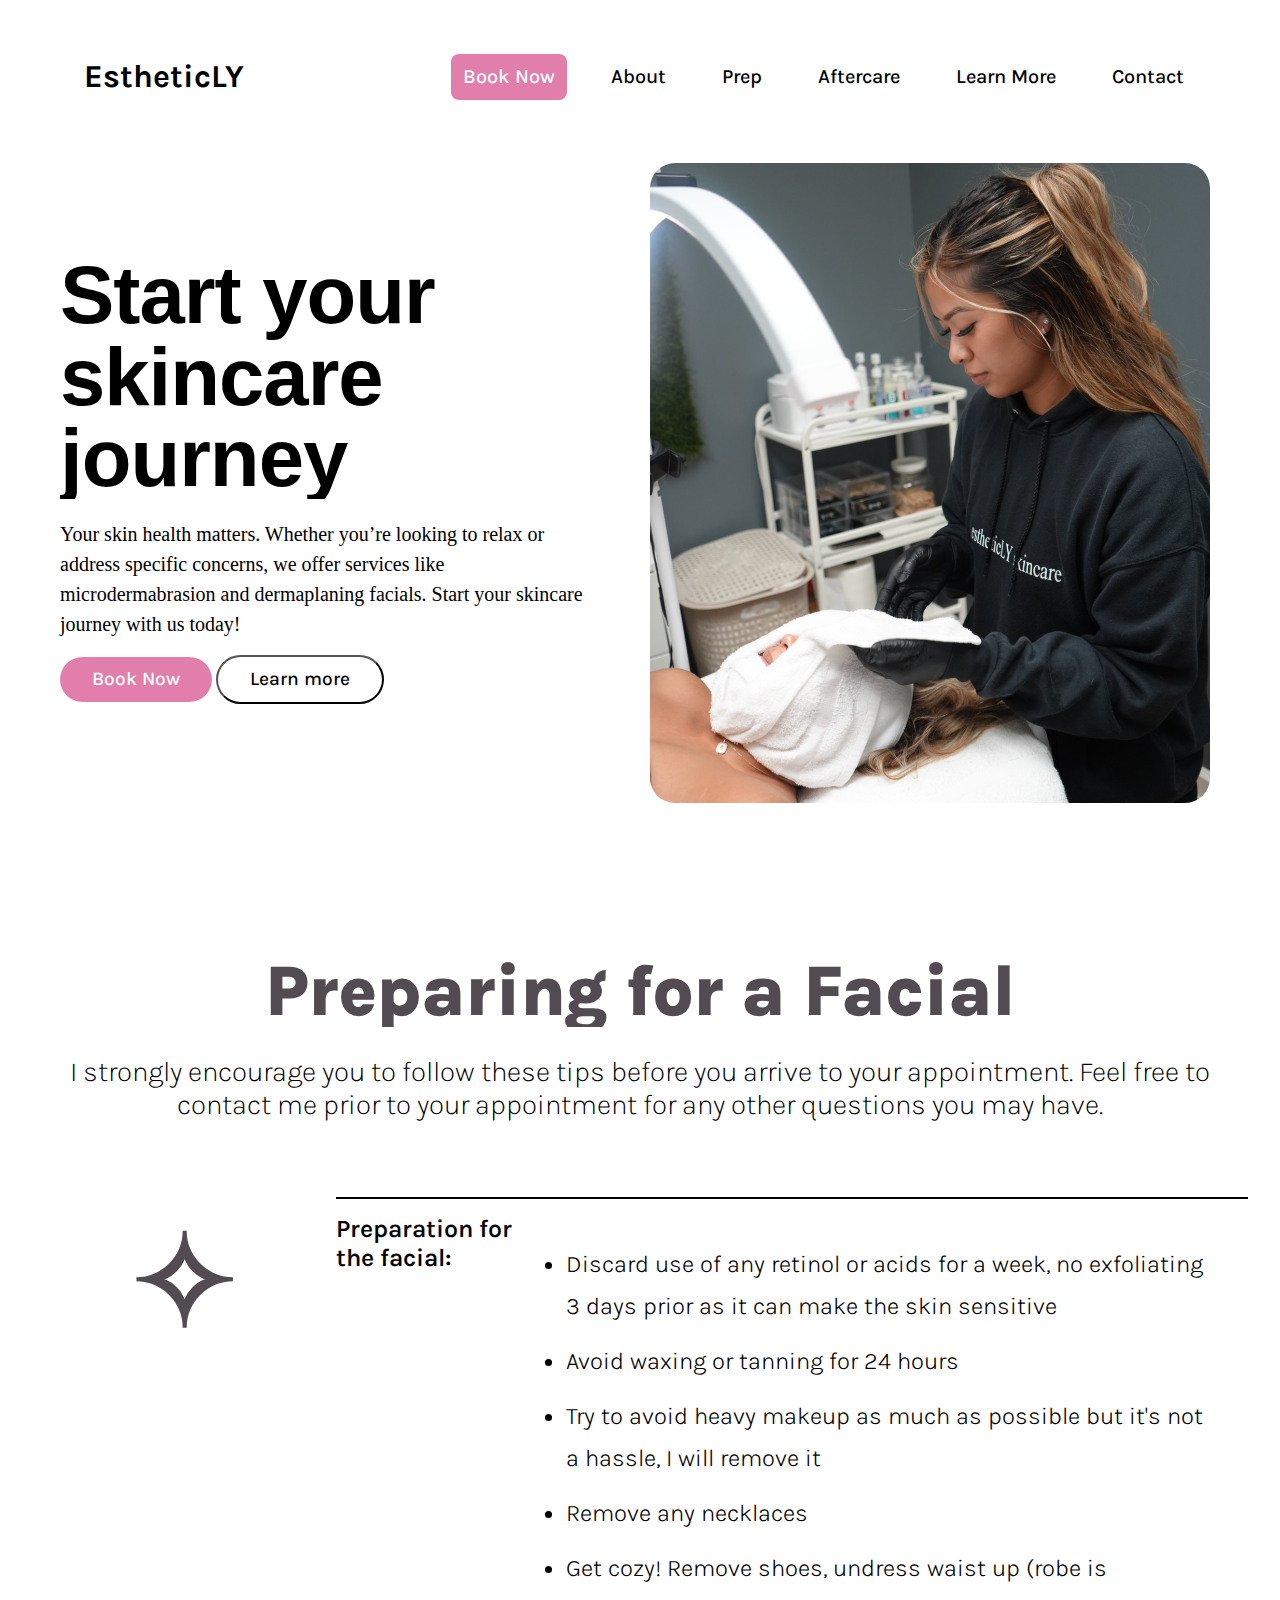
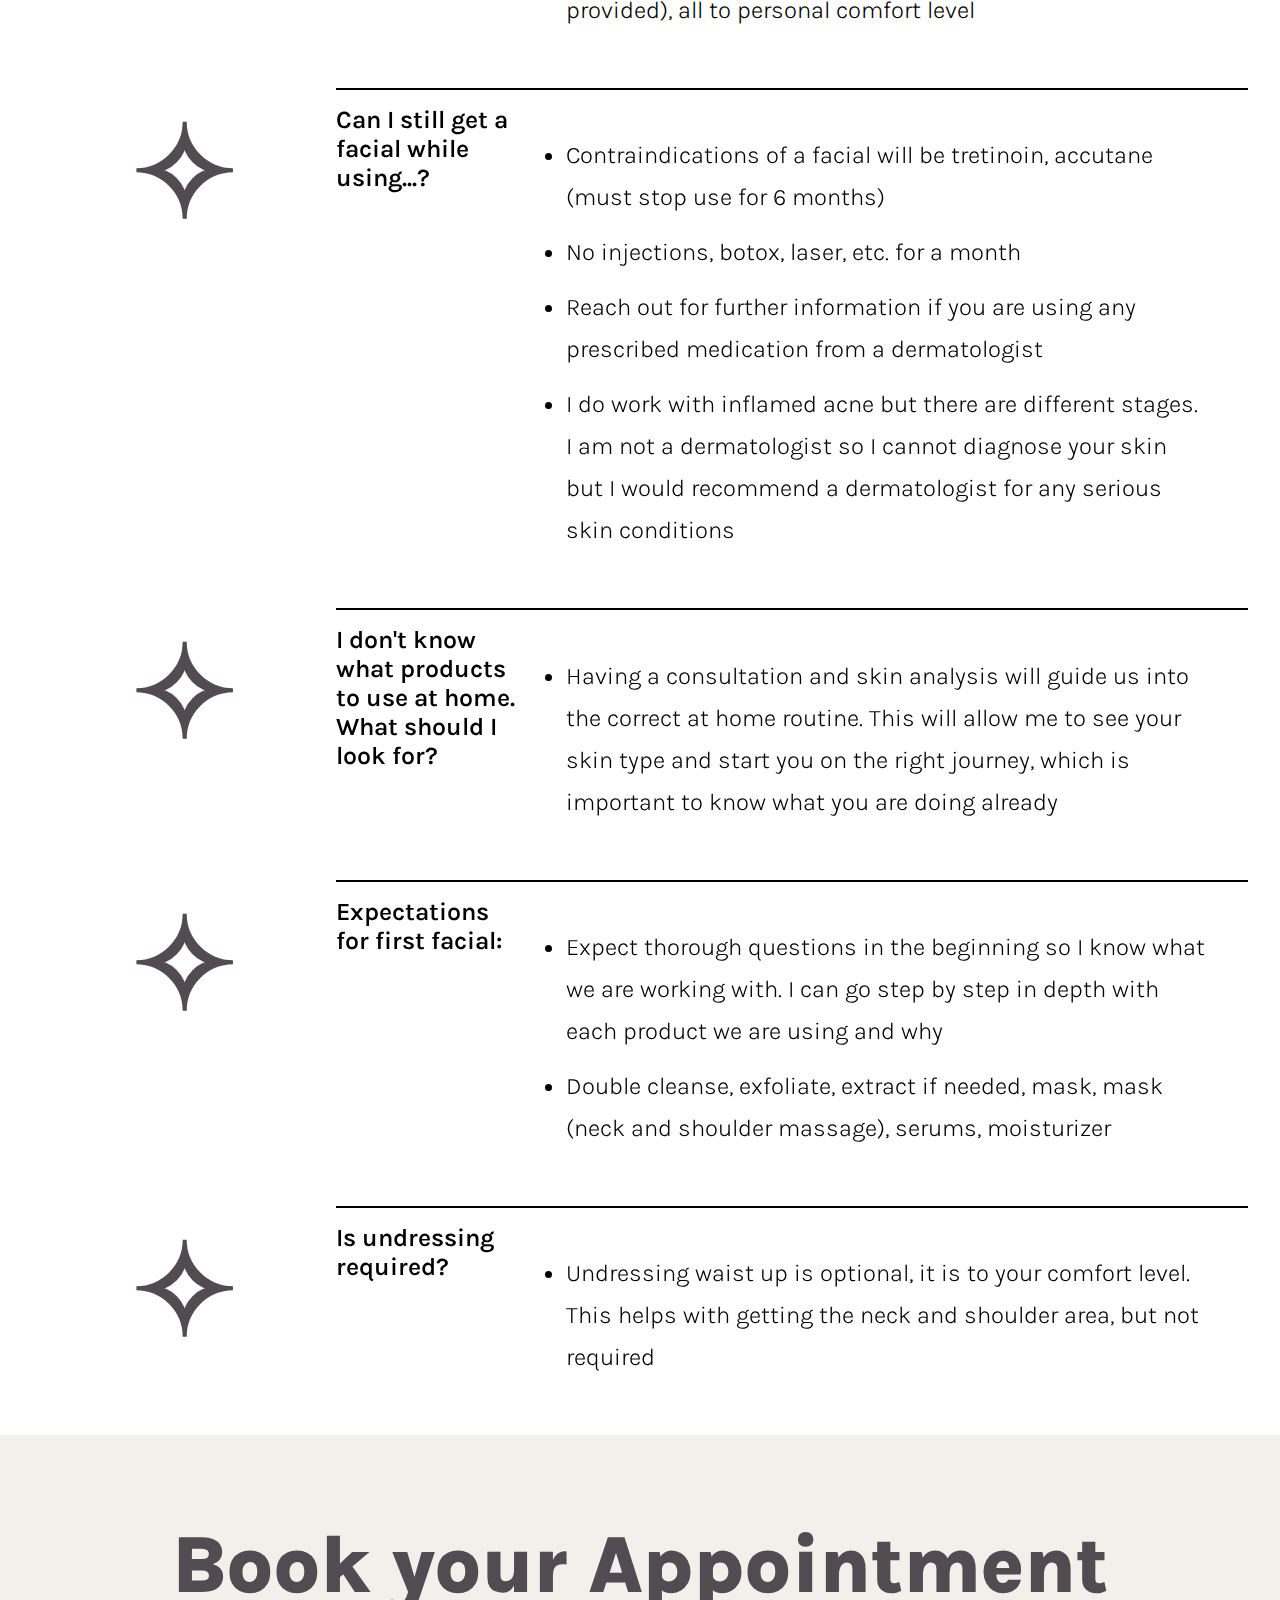
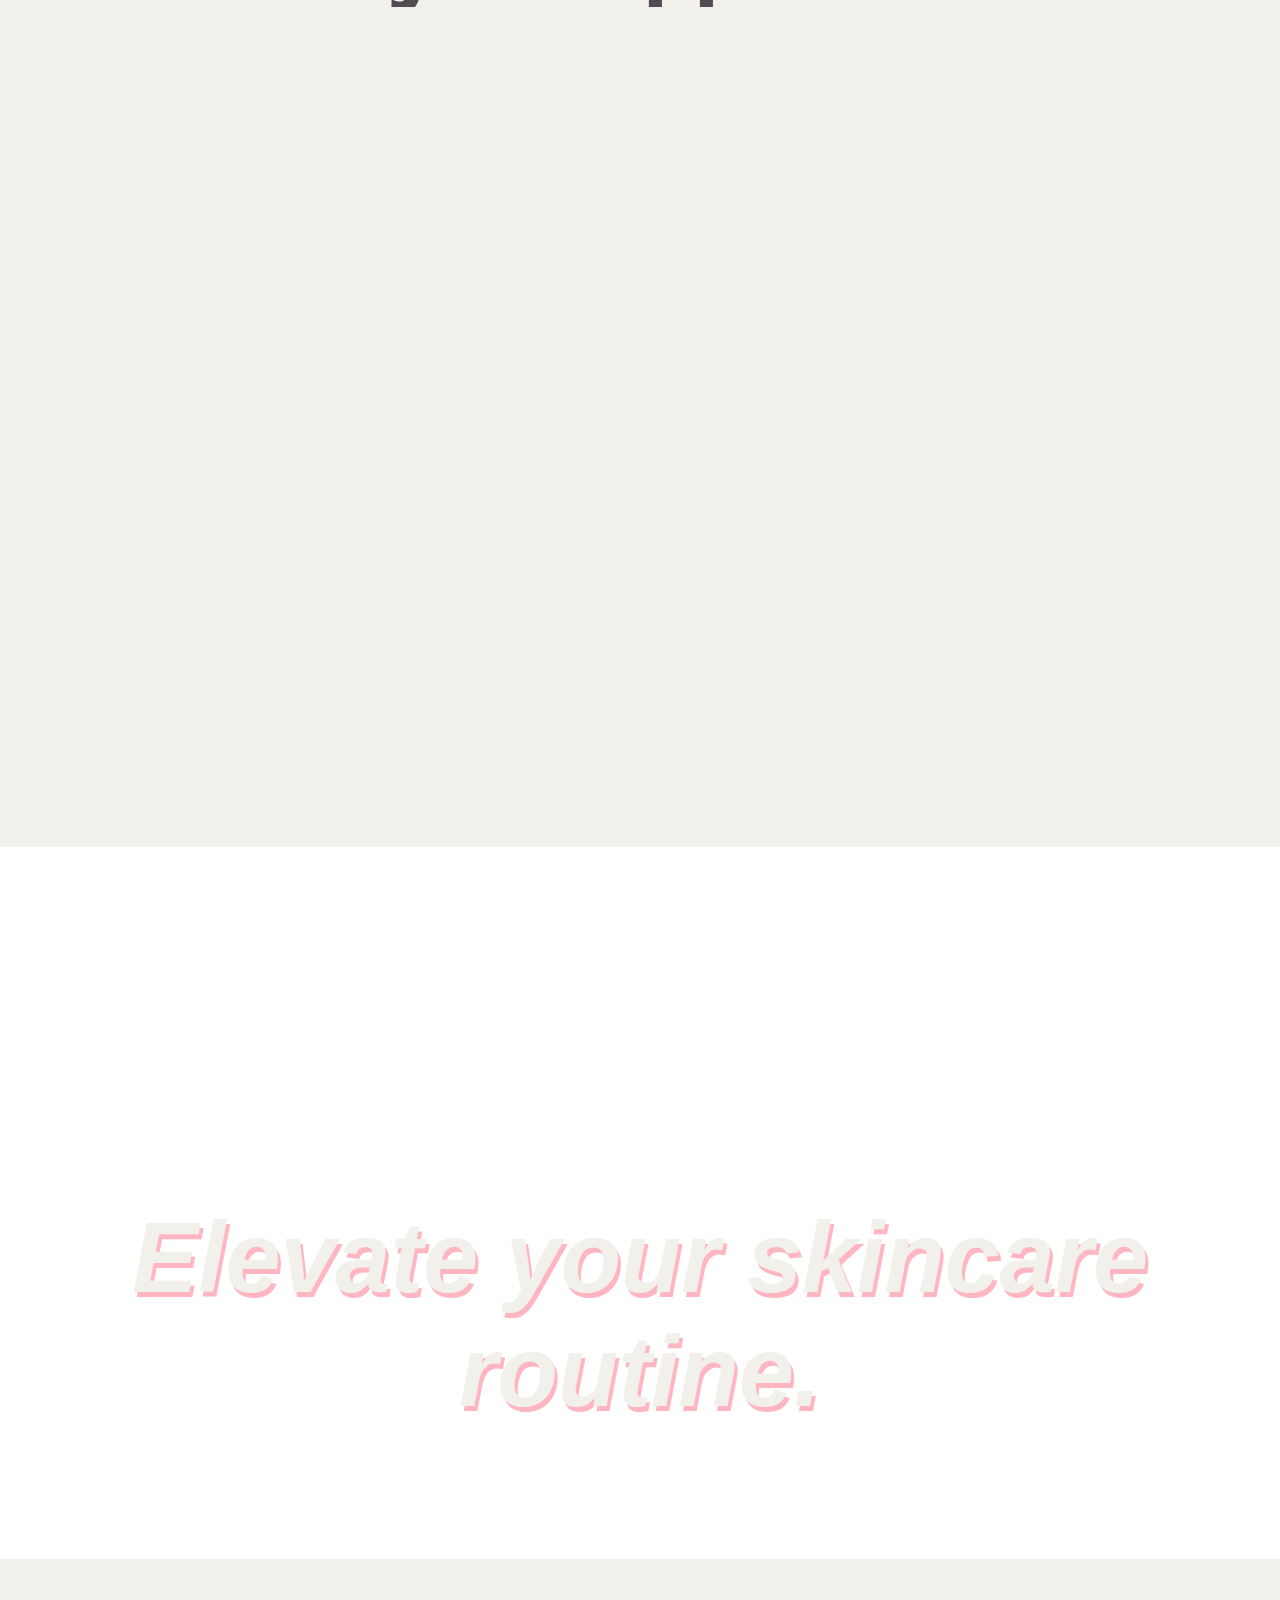
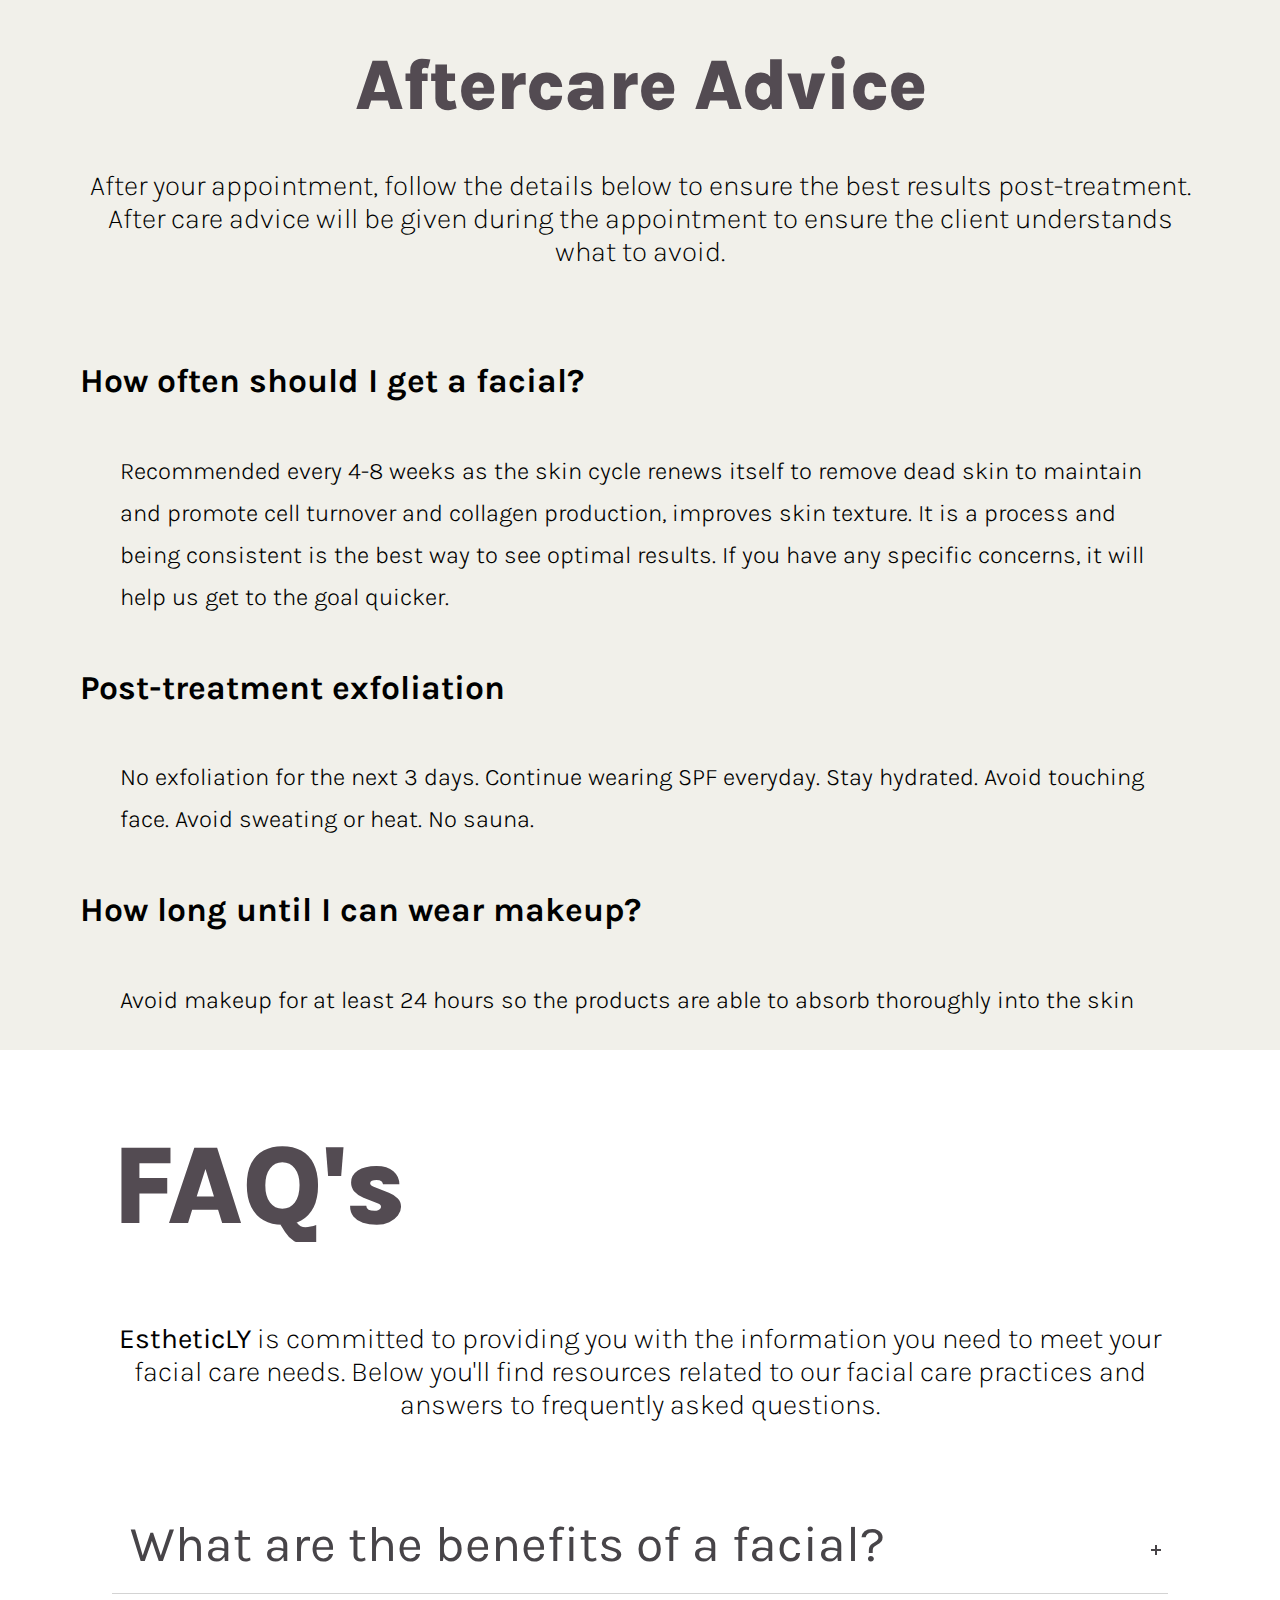
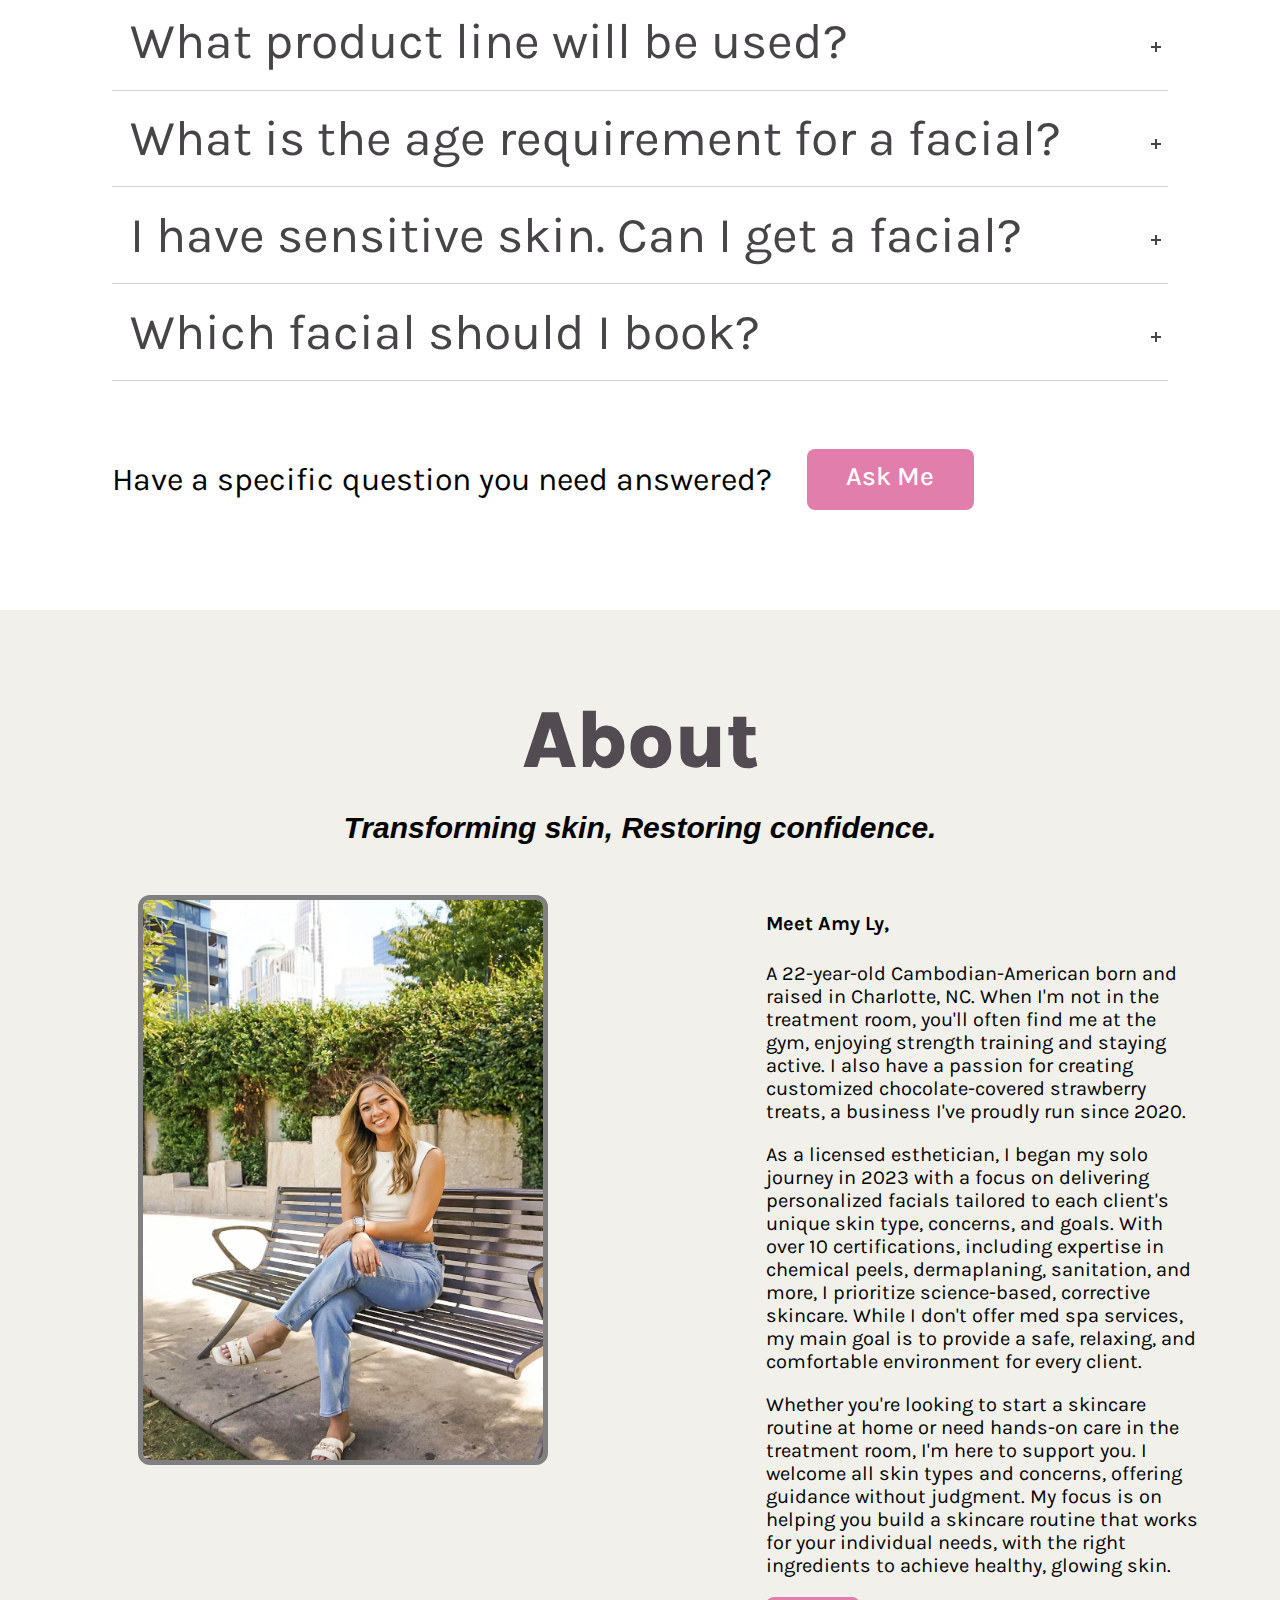
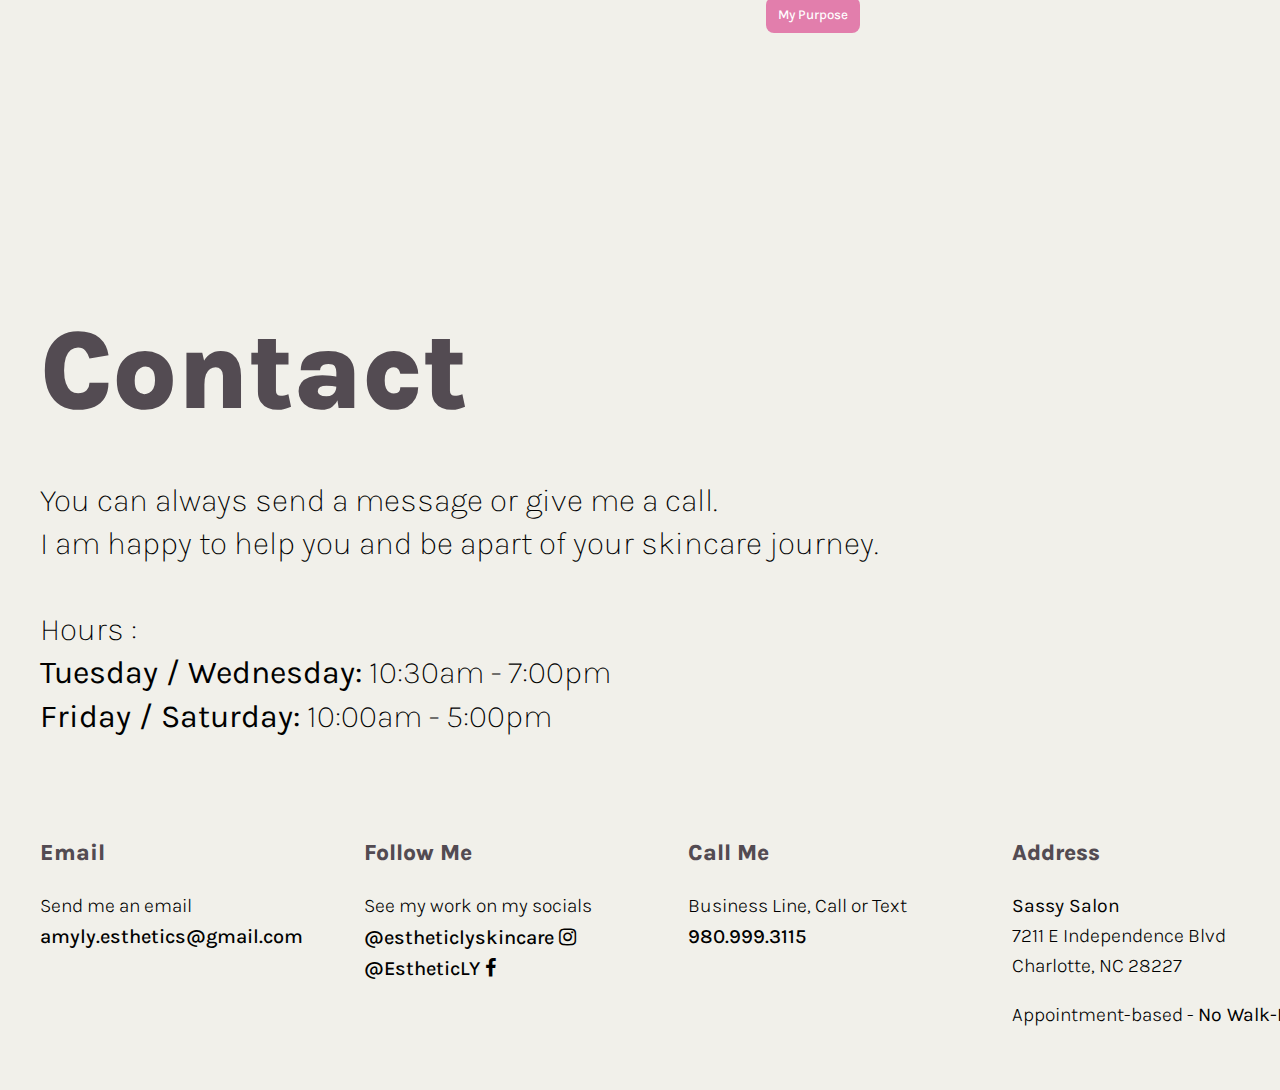
==== index.html @ d25c8612 "updating navbar" ====
<!DOCTYPE html>
<html lang="en">

<head>
    <meta name="description" content="Estheticly Skincare offers expert skincare treatments, premium products, and personalized beauty solutions to enhance your natural glow. Discover radiant skin with our tailored services and tips for all skin types. Visit estheticlyskincare.com today!">
    <meta charset="UTF-8">
    <meta name="viewport" content="width=device-width, initial-scale=1.0">
    <meta name="viewport" content="width=device-width, user-scalable=no" /> <!-- user-scalable=yes if you want user to allow zoom -->
    <title>EstheticLY | Facials and skincare</title>
    <link rel="stylesheet" href="navbar.css">
    <link rel="stylesheet" href="mediaqueries.css">
    <link rel="stylesheet" href="styles.css">
    <link rel="stylesheet" href="services.css">
    
    <!-- CSS font -->
    <link href="https://fonts.cdnfonts.com/css/blanvad" rel="stylesheet">
    <link rel="preconnect" href="https://fonts.googleapis.com">
    <link rel="preconnect" href="https://fonts.gstatic.com" crossorigin>
    <link href="https://fonts.googleapis.com/css2?family=Karla:ital,wght@0,200..800;1,200..800&display=swap" rel="stylesheet">
    <link rel="stylesheet" href="https://cdnjs.cloudflare.com/ajax/libs/font-awesome/4.7.0/css/font-awesome.min.css">

</head>

<body>
    <!-- Scroll Btn -->
    <button onclick="topFunction()" id="myBtn" title="Go to top">&#8679</button>

    <!-- beginning of my nav edit accordingly  -->
    <nav id="desktop-nav">
        <div class="logo">EstheticLY</div>
        <div>
            <ul class="nav-links">
                <li><a class="bookingBtn" href="#book" id="navBookNowBtn">Book Now</a></li>
                <li><a href="#about">About</a></li>
                <li><a href="#projects">Prep</a></li>
                <li><a href="#before">Aftercare</a></li>
                <li><a href="#questions">Learn More</a></li>
                <li><a href="#contact">Contact</a></li>
            </ul>
        </div>
    </nav>

    <!--     make the nav stick to the top as the user scrolls so they can easily click through the different sections
    if needed, or add a 'scroll to top' button in bottom right corner. Also update the nav for mobile users   -Juan  -->

    <nav id="hamburger-nav">
        <div class="logo">EstheticLY</div>
        <div class="hamburger-menu">
            <div class="hamburger-icon" onclick="toggleMenu()">
                <span></span>
                <span></span>
                <span></span>
            </div>
            <div class="menu-links">
                <li><a class="bookingBtn" href="#book" onclick="toggleMenu()" id="hamBookNowBtn">Book Now</a></li>
                <li><a href="#about" onclick="toggleMenu()">About</a></li>
                <li><a href="#projects" onclick="toggleMenu()">Prep</a></li>
                <li><a href="#before" onclick="toggleMenu()">Aftercare</a></li>
                <li><a href="#questions" onclick="toggleMenu()">Learn More</a></li>
                <li><a href="#contact" onclick="toggleMenu()">Contact</a></li>
            </div>
        </div>
    </nav>
<!-- end of nav code\  -->
    <div id="hero-section">
        <div>
            <h1>Start your skincare journey</h1>
            <p class="hero-text">Your skin health matters. Whether you’re looking to relax or address specific concerns, we offer services like microdermabrasion and dermaplaning facials. Start your skincare journey with us today! </p>
            <button class="bookingBtn" id="heroBookNowBtn">Book Now</button>
            <button class="learnMoreBtn" id="heroLearnMoreBtn">Learn more</button>

        </div>
        <div>
            <img class="hero-img" src="./Images/DSC08642.jpeg" alt="Esthetician performing Facial on Client">
        </div>
    </div>




<!-- link sections - View each carefully -->

   
    <div class="body-headers" id="before">

        <div class="prep">
            <div class="container">
            <h1 class="center">Preparing for a Facial</h1>

            <p class="question-subtext">I strongly encourage you to follow these tips before you arrive to your appointment. Feel free to contact me prior to your appointment for any other questions you may have.</p>
            
            <article class="info-card">
                <div class="text-number">&#10023</div>
                <div class="text-content">
                <div class="title">Preparation for the facial:</div>
                <div class="text-section">
                    <ul class="text-list">
                        <li>Discard use of any retinol or acids for a week, no exfoliating 3 days prior as it can make the skin sensitive</li>
                        <li>Avoid waxing or tanning for 24 hours </li>
                        <li>Try to avoid heavy makeup as much as possible but it's not a hassle, I will remove it </li>
                        <li>Remove any necklaces</li>
                        <li>Get cozy! Remove shoes, undress waist up (robe is provided), all to personal comfort level</li>
                    </ul>
                </div>
                </div>
            </article>
            
            <article class="info-card">
                <div class="text-number">&#10023</div>
                <div class="text-content">
                <div class="title">Can I still get a facial while using...?</div>
                <div class="text-items">
                    <ul class="text-list">
                        <li>Contraindications of a facial will be tretinoin, accutane (must stop use for 6 months)</li>
                        <li>No injections, botox, laser, etc. for a month</li>
                        <li>Reach out for further information if you are using any prescribed medication from a dermatologist</li>
                        <li>I do work with inflamed acne but there are different stages. I am not a dermatologist so I cannot diagnose your skin but I would recommend a dermatologist for any serious skin conditions </li>
                    </ul>
                </div>
                </div>
            </article>
            
            <article class="info-card">
                <div class="text-number">&#10023</div>
                <div class="text-content">
                <div class="title">I don't know what products to use at home. What should I look for?</div>
                <div class="text-items">
                    <ul class="text-list">
                        <li>Having a consultation and skin analysis will guide us into the correct at home routine. This will allow me to see your skin type and start you on the right journey, which is important to know what you are doing already</li>
                    </ul>
                </div>
                </div>
            </article>
            
            <article class="info-card">
                <div class="text-number">&#10023</div>
                <div class="text-content">
                <div class="title">Expectations for first facial:</div>
                <div class="text-items">
                    <ul class="text-list">
                        <li>Expect thorough questions in the beginning so I know what we are working with. I can go step by step in depth with each product we are using and why </li>
                        <li>Double cleanse, exfoliate, extract if needed, mask, mask (neck and shoulder massage), serums, moisturizer</li>
                    </ul>
                </div>
                </div>
            </article>
            
            <article class="info-card">
                <div class="text-number">&#10023</div>
                <div class="text-content">
                <div class="title">Is undressing required?</div>
                <div class="text-items">
                    <ul class="text-list">
                        <li>Undressing waist up is optional, it is to your comfort level. This helps with getting the neck and shoulder area, but not required</li>
                    </ul>
                </div>
                </div>
            </article>
            </div>
        </div>
    </div>


    
        
    <div class="body-headers" id="projects">

        <h1 id="bookingHeader">Book your Appointment</h1>
        <iframe src="https://app.acuityscheduling.com/schedule.php?owner=30825696&ref=embedded_csp" title="Schedule Appointment" width="100%" height="800" frameBorder="0"></iframe><script src="https://embed.acuityscheduling.com/js/embed.js" type="text/javascript"></script>

    </div>

    
   

    <div class="cd-section cd-section--bg-fixed">
        <h2>Elevate your skincare routine.</h2>
        <div class="cd-section">
            <!-- img cover appears here -->
        </div>
    </div>

    <div class="body-headers" id="aftercare">
        <h1>Aftercare Advice</h1>

        <div class="after-card">
            <p class="question-subtext">After your appointment, follow the details below to ensure the best results post-treatment. After care advice will be given during the appointment to ensure the client understands what to avoid. </p>
            <h4 class="before-items">How often should I get a facial?</h4>
            <ul class="tip-list">
                <li>Recommended every 4-8 weeks as the skin cycle renews itself to remove dead skin to maintain and promote cell turnover and collagen production, improves skin texture. It is a process and being consistent is the best way to see optimal results. If you have any specific concerns, it will help us get to the goal quicker.</li>
            </ul>

            <h4 class="before-items">Post-treatment exfoliation</h4>
            <ul class="tip-list">
                <li>No exfoliation for the next 3 days. Continue wearing SPF everyday. Stay hydrated. Avoid touching face. Avoid sweating or heat. No sauna.</li>
            </ul>

            <h4 class="before-items">How long until I can wear makeup?</h4>
            <ul class="tip-list">
                <li>Avoid makeup for at least 24 hours so the products are able to absorb thoroughly into the skin</li>
            </ul>
        </div>
    </div>

    <div class="body-headers" id="questions"> 
        
        <!-- Vers. 3   FAQs -->
        <h1 id="faqHeader">FAQ's</h1>

        <p class="question-subtext"><strong>EstheticLY</strong> is committed to providing you with the information you need to meet your facial care needs. Below you'll find resources related to our facial care practices and answers to frequently asked questions.</p>
        
        <div class="faq">
            <div class="faq-item">
              <button id="accordion-button-1" aria-expanded="false"><span class="accordion-title">What are the benefits of a facial?</span><span class="icon" aria-hidden="true"></span></button>
              <div class="accordion-content">
                <p>Your skin is the largest organ on your body, you should want to invest and take care of it. Overall, facials improve skin health, allows to even skin tone and texture, increase absorption of skincare products, and many more!</p>
              </div>
            </div>

            <div class="faq-item">
                <button id="accordion-button-2" aria-expanded="false"><span class="accordion-title">What product line will be used?  </span><span class="icon" aria-hidden="true"></span></button>
                <div class="accordion-content">
                    <p>My back bar is a variety of brands like <i>skinscript, glymed, dermalogica, circadia</i> and more. Options are available to cater towards different clients and concerns. Majority 
                        of these brands are pharmaceutical skincare lines or developed by estheticians. 
                    </p>
                </div>
              </div>

              <div class="faq-item">
                <button id="accordion-button-3" aria-expanded="false"><span class="accordion-title">What is the age requirement for a facial?</span><span class="icon" aria-hidden="true"></span></button>
                <div class="accordion-content">
                  <p>The minimum age allowed is 13 yrs. Offering teen facials with a guardian's consent. Facials are welcomed and recommended for any age and gender.</p>
                </div>
              </div>

              <div class="faq-item">
                <button id="accordion-button-4" aria-expanded="false"><span class="accordion-title">I have sensitive skin. Can I get a facial?</span><span class="icon" aria-hidden="true"></span></button>
                <div class="accordion-content">
                  <p>Yes of course, facials are catered to all skin types. We will be using more calm gentle products for those with sensitive skin.</p>
                </div>
              </div>

              <div class="faq-item">
                <button id="accordion-button-5" aria-expanded="false"><span class="accordion-title">Which facial should I book?</span><span class="icon" aria-hidden="true"></span></button>
                <div class="accordion-content">
                  <p>If this is your first facial, any customized facial is ideal. During the skin analysis, I will be looking closely to determine the current condition of the skin, it's sensitivities, and underlying issues to ensure you are getting the treatment best suited for your skin.</p>
                </div>
              </div>
            </div>

            <div class="faq-help">
                <p>Have a specific question you need answered?</p>
                <a class="faqhelp-btn" href="mailto:amyly.esthetics@gmail.com">Ask Me</a>
              </div>
        </div>

        <div class="body-headers" id="about">

            <h1>About</h1>
    
            <div class="about-section">
                <h3 class="about-subtitle">Transforming skin, Restoring confidence.</h3> <!-- may change later -->
                <div class="about-container">  
                    <div class="about-content">
                        <img class="about-img" src="./Images/amyPortait2.jpg" alt="Image of Amy Lee esthetician">
                    </div>
    
                    <div class="about-content" >                
                        <h4>Meet Amy Ly, </h4> 
                        <p>A 22-year-old Cambodian-American born and raised in Charlotte, NC. When I'm not in the treatment room, you'll often find me at the gym, enjoying strength training and staying active. I also have a passion for creating customized chocolate-covered strawberry treats, a business I've proudly run since 2020. </p>
                         <p>As a licensed esthetician, I began my solo journey in 2023 with a focus on delivering personalized facials tailored to each client's unique skin type, concerns, and goals. With over 10 certifications, including expertise in chemical peels, dermaplaning, sanitation, and more, I prioritize science-based, corrective skincare. While I don't offer med spa services, my main goal is to provide a safe, relaxing, and comfortable environment for every client. </p>
                        <p>Whether you're looking to start a skincare routine at home or need hands-on care in the treatment room, I'm here to support you. I welcome all skin types and concerns, offering guidance without judgment. My focus is on helping you build a skincare routine that works for your individual needs, with the right ingredients to achieve healthy, glowing skin.</p>
                            <button type="button" class="info-btn">My Purpose</button>
                            <div class="info-content">
                                <p>I've struggled in my own skin for years with stubborn acne figuring out what works for my skin because products aren't a “one size fits all.” I focus on helping others love & be confident in their skin. My goal is for my clients to achieve healthy skin by using active ingredients to treat the skin but still allowing maximum relaxation. I also prioritize necessary lifestyle changes especially internally to address the cause of any skin issues. Remember, <strong><i>healthy skin is perfect skin.</i></strong> </p>
                            </div>
                    </div>
                    <!-- Maybe add a button here with 'Start your skincare journey today' -- as Amy wants in the notes she added -->
                </div>
            </div>
        </div>
    

    <div class="body-headers" id="contact"> 
        <div class="contact-card">  <!-- this will have flex -->
            <div class="c-grid grid-3">
                <div class="d-grid">
                    <h1>Contact</h1>
                    <div class="sub-contact">
                            <p>You can always send a message or give me a call.
                            <br>
                            I am happy to help you and be apart of your skincare journey. 
                            <br>
                            <br>
                            Hours :<br>
                            <Strong>Tuesday / Wednesday:</Strong>  10:30am - 7:00pm <br>
                            <Strong> Friday / Saturday:</Strong>  10:00am - 5:00pm 
                            </p>
                    </div>
                </div>
                <div class="sub-card">  <!-- this will have grid with blocks under -->
                    <h3>Email</h3>
                    <p>
                        Send me an email
                        <br>
                        <a id="contact-links" href="mailto:amyly.esthetics@gmail.com">amyly.esthetics@gmail.com </a>
                    </p>
                </div>
                <div class="sub-card">  
                    <h3>Follow Me</h3>
                    <p>
                        See my work on my socials
                        <br>
                        <a id="contact-links" href="https://www.instagram.com/estheticlyskincare/">@estheticlyskincare <i class="fa fa-instagram"></i></a> 
                        <br>
                        <a id="contact-links" href="https://www.facebook.com/profile.php?id=61564316234527&mibextid=wwXIfr&rdid=SsLeQ6sJQ3foAyDi&share_url=https%3A%2F%2Fwww.facebook.com%2Fshare%2F1BbM77spHD%2F%3Fmibextid%3DwwXIfr#">@EstheticLY  <i class="fa fa-facebook-f"></i></a>
                    </p>
                </div>
                <div class="sub-card">  
                    <h3>Call Me</h3>
                    <p>
                        Business Line, Call or Text
                        <br>
                        <a id="contact-links" href="tel:9809993115">980.999.3115</a>
                    </p>
                </div>
                <div class="sub-card">  
                    <h3>Address</h3>
                        <p><strong>Sassy Salon</strong> <br>
                        7211 E Independence Blvd <br>
                        Charlotte, NC 28227 <br>
                        <p>Appointment-based - <strong>No Walk-Ins</strong>!</p>
                </div>
            </div>
        </div>  
                </div>
            </div>       
        </div>     
    </div>


    <div class="footer">
        <footer>

        </footer>
    </div>

    <script src="script.js"></script>
</body>
</html>
---- navbar.css ----
a, .btn {
    transition: all 300ms ease;
}

/* desktop nav */

nav, .nav-links {
 display: flex;
}

nav {
    justify-content: space-around;
    align-items: center;
    height: 17vh;
}

.nav-links {
    gap: 2rem;
    list-style: none;
    font-size: 1.5rem;
    align-items: center;
}

a {
    border-radius: 8px;
    color: black;
    text-decoration: none;
    padding: .5rem .75rem;
    text-decoration-color: white ;
    font-family: "Karla", sans-serif ;
    font-size: 1.25rem;
    font-weight: 500;
    text-decoration: none;
    transition: all .2s;
    text-align: center;
    vertical-align: middle;
    padding: .5rem .75rem;
    line-height: 150%;
    vertical-align: middle;
}

a:hover {
    background-image: linear-gradient(rgb(0 0 0/15%) 0 0);
    font-weight: 700;
}

.logo {
    font-size: 2rem;
    font-weight: bolder;
    font-family: "Karla", sans-serif ;
}

.logo:hover {
    cursor: default;
}

/* hamburger menu */

#hamburger-nav {
    display: none;
}

.hamburger-menu {
    position: relative;
    display: inline-block;
}

.hamburger-icon {
    display: flex;
    flex-direction: column;
    justify-content: space-between;
    height: 24px;
    width: 30px;
    cursor: pointer;
}

.hamburger-icon span {
    width: 100%;
    height: 2px;
    background-color: black;
    transition: all 0.3 ease-in-out;
}

.menu-links {
    position: absolute;
    top: 100%;
    right: 0;
    background-color: white;
    width: fit-content;
    max-height: 0;
    overflow: hidden;
    transition: all 0.3 ease-in-out;
    z-index: 999;
}

.menu-links a {
    display: block;
    padding: 10px;
    text-align: center;
    font-size: 1.5rem;
    color: black;
    text-decoration: none;
    transition: all 0.3 ease-in-out;
}

.menu-links li {
    list-style: none;
}

.menu-links.open {
    max-height: 100vh;
}

.hamburger-icon.open span:first-child {
    transform: rotate(45deg) translate(10px, 5px);
}

.hamburger-icon.open span:nth-child(2) {
    opacity: 0;
}

.hamburger-icon.open span:last-child {
    transform: rotate(-45deg) translate(10px, -5px);
}

.hamburger-icon span:first-child {
    transform: none;
}

.hamburger-icon span:first-child {
    opacity: 1;
}

.hamburger-icon span:first-child {
    transform: none;
}


/* .btn class for general buttons for the site to fit theme and change accordingly */
.btn {
    line-height: 150%;
    letter-spacing: -.011em;
    display: inline-block;
    margin-bottom: 0;
    text-align: center;
    vertical-align: middle;
    touch-action: manipulation;
    cursor: pointer;
    background-image: none;
    border: 1px solid transparent;
    white-space: nowrap; 
    border-radius: 3px;
    background-color: lightskyblue;
}

.bookingBtn {
    line-height: 150%;
    display: inline-block;
    margin-bottom: 0;
    border: 0;
    text-align: center;
    vertical-align: middle;
    touch-action: manipulation;
    cursor: pointer;
    white-space: nowrap; 
    border-radius: 8px;
    background-color: #E27EAC;
    color: white;
    font-weight: 500;
    padding: .5rem .75rem;
}

.bookingBtn:hover {
    background-color: #b72569;
    transition: background-color 0.3s ease-in-out;
}

div > .bookingBtn {
    line-height: 150%;
    display: inline-block;
    margin-bottom: 0;
    border: 0;
    text-align: center;
    vertical-align: middle;
    touch-action: manipulation;
    cursor: pointer;
    white-space: nowrap; 
    border-radius: 1.5625rem;
    background-color: #E27EAC;
    color: white;
    font-family: "Karla", sans-serif ;
    font-size: 1.2rem;
    font-weight: 500;
    padding: .5rem 2rem;
    margin-bottom: .75rem;
}

.learnMoreBtn {
    line-height: 150%;
    display: inline-block;
    margin-bottom: 0;
    border: 1;
    border-color: black;
    text-align: center;
    vertical-align: middle;
    touch-action: manipulation;
    cursor: pointer;
    white-space: nowrap; 
    border-radius: 1.5625rem;
    background-color: #fff;
    color: black;
    font-family: "Karla", sans-serif ;
    font-size: 1.2rem;
    font-weight: 500;
    padding: .5rem 2rem;
    margin-bottom: .75rem;
}

.learnMoreBtn:hover {
    color: #fff;
    background-color: black;
}
---- mediaqueries.css ----
@media screen and (max-width: 1200px) {
    #desktop-nav{
        display: none;
    }
    #hamburger-nav {
        display: flex;
    }
}

@media  (max-width:767.98px) {
    #hero-section {
        padding-left: 45px;
        padding-right: 45px;
    }
    #hero-section {
        flex-direction: column; /* Stack items vertically */
        align-items: center; /* Center items */
        text-align: center; /* Optional, for better alignment */
    }

    .hero-img {
        margin-top: 20px; /* Add spacing between text and image */
    
    }
}
---- styles.css ----
* {
    /* padding: 0;
    margin: 0; */
    scroll-behavior: smooth;

}

body{
  margin: 0;
}
  
/*  edar css for hero  */
  
h1 {
    display: block;
    font-family: 'Klarna', sans-serif;
    font-weight: 700;
    font-size: calc(1.6125rem + 4.35vw);
    margin-block-start: 0.67em;
    margin-block-end: 0.67em;
    margin-inline-start: 0px;
    margin-inline-end: 0px;
    font-weight: bold;
    unicode-bidi: isolate;
    letter-spacing: -1px;
    line-height: 1;
    height: 2;
    margin-bottom: 1.25rem;
    margin-top: 0;
    position: relative;
    z-index: 1;
    overflow: hidden;
}

.hero-text {
    font-size: 1.25rem;
    margin-top: 0;
    margin-bottom: 1rem;
    margin-block-start: 1rem;
    margin-block-end: 1rem;
    margin-inline-start: 0;
    margin-inline-end: 0;
    line-height: 1.5;
}

#hero-section {
    align-items: center;
    justify-content: space-between;
    display: flex;
    max-inline-size: 960px;
    unicode-bidi: isolate;
    grid-column-gap: 2.5rem;
    grid-row-gap: 2.5rem;
    grid-template-rows: auto auto;
    grid-template-columns: 1fr 1fr;
    grid-auto-columns: 1fr;
    padding-bottom: 3rem;
    padding-left: 3.75rem;
    padding-right: 3.75rem;
    max-width: 85rem;
    margin-left: auto;
    margin-right: auto;
}

.hero-img {
    border-radius: 25px;
    margin: 10px;
    min-width: 230px;
    overflow: hidden;
    position: relative;
    height: 40rem;
    width: 35rem;
    object-fit: cover;
    z-index: 10;
}



      /*       Page sections - READ COMMENTS for Section - #     */


    /* I'm putting notes here that need to be reviewed 
    
        - if youre adding a heading, a tag, or a button, double check the class name or dont use the entire 
        element for the css bc it messes with other elements in other parts of the website.
    
    */

.body-headers {
    font-size: 5rem;
    font-family: "Karla", sans-serif ;
    padding-top: 90px;
    }




/*  Home/Hero Section */



/* About Section   */
    #about {
        background-color: #F1F0EA;
    }

    #about h1 {
        text-align: center;
        color: #2D232E;
        font-family: "Karla", sans-serif ;
        font-weight: 870;
        color: #534B52;
    }

    #about h1, h3{
        text-align: center;
    }

    .about-subtitle {
        font-family: 'Blanvad', sans-serif;
        font-size: 30px;
        font-style: italic;
    }

    .about-container {
        display: flex;
        width: auto;
        padding-bottom: 6rem;
    }

    .about-img {
        border: 5px solid grey;
        border-radius: 12px;
        margin: 10px;
        min-width: 230px;
        overflow: hidden;
        position: relative;
        height: 35rem;
        width: 25rem;
        object-fit: cover;
    }

    
    .about-content {
        font-size: 20px;
        text-align: left;
        font-family: "Karla", sans-serif ;
        margin-left: 8rem;
        margin-right: 5rem;
        padding-top: 10px;
    }

        /* Style the button that is used to open and close the collapsible content */
    .info-btn {
        line-height: 150%;
        display: inline-block;
        margin-bottom: 1rem;
        border: 0;
        text-align: center;
        vertical-align: middle;
        touch-action: manipulation;
        cursor: pointer;
        white-space: nowrap; 
        border-radius: 8px;
        background-color: #E27EAC;
        color: white;
        font-weight: 500;
        padding: .5rem .75rem;
        font-family: "Karla", sans-serif ;
    }

    .info-btn:hover {
        background-color: #b72569;
        transition: background-color 0.3s ease-in-out;
    }
    
    /* Add a background color to the button if it is clicked on (add the .active class with JS), and when you move the mouse over it (hover) */
    .active, .info-btn:hover {
        background-color: #ccc;
    }
    
    /* Style the collapsible content. Note: hidden by default */
    .info-content {
        padding:  18px;
        display: none;
        overflow: hidden;
        background-color: #534B52;
        color: #E0DDCF;
        border-radius: 10px;
        font-size: 20px;
    }



/*  Experience Section   */

      #experience h1 {
        text-align: center;
        color: #2D232E;
        font-family: "Karla", sans-serif ;
        font-weight: 870;
        color: #534B52;
      }


/*  Projects/Services  */

    #projects {
        background-color: #F1F0EA;
    }

    #projects h1 {
        text-align: center;
        color: #2D232E;
        font-family: "Karla", sans-serif ;
        font-weight: 870;
        color: #534B52;
    }



/* FAQ's and Questions Section */

#questions {
    /* max-width: 1000px; */
    max-width: 66rem;
    margin: 0 auto;
    padding: 5rem;
    background: white;
}

#questions h1 {
    text-align: left;
    font-size: 7rem;
    margin-left: auto;
    margin-right: auto;
    color: #534B52;
    margin-bottom: 5rem;
    font-family: "Karla", sans-serif ;
    font-weight: 850;
}
.question-subtext {
    font-size: 1.75rem;
    font-weight: 250;
    text-align: center;
    padding-bottom: 3rem;
}

.faq {
    .faq-item {
      border-bottom: 1px solid lightgrey;
      button[aria-expanded='true'] {
        border-bottom: 2.5px solid #2D232E;
      }
    }
    button {
      position: relative;
      display: block;
      text-align: left;
      width: 100%;
      padding: 1em;
      color: #474448;
      font-size: 1.15rem;
      font-weight: 400;
      border: none;
      background: none;
      outline: none;
      &:hover, &:focus {
        cursor: pointer;
        color: #2D232E;
        &::after {
          cursor: pointer;
          color: #474448;
          border: 2.3px solid #474448;
        }
      }
      .accordion-title {
        padding: 1em 1.5em 1em 0;
    
      }
      /* + and - button css */
      .icon {
        display: inline-block;
        position: absolute;
        top: 18px;
        right: 0;
        width: 22px;
        height: 22px;
        /* border: 1px solid; */
        border-radius: 22px;
        margin-top: 25px;

        &::before {
          display: block;
          position: absolute;
          content: '';
          top: 9px;
          left: 5px;
          width: 10px;
          height: 2px;
          background: currentColor;
        }
        &::after {
          display: block;
          position: absolute;
          content: '';
          top: 5px;
          left: 9px;
          width: 2px;
          height: 10px;
          background: currentColor;
        }
      }
    }
    button[aria-expanded='true'] {
      color: #b72569;
      .icon {
        &::after {
          width: 0;
          font-weight: 300;
        }
      }
      + .accordion-content {
            opacity: 1;
            max-height: 10em;
            transition: all 300ms linear;
            will-change: opacity, max-height;
      }
    }
    .accordion-content {
      opacity: 0;
      max-height: 0;
      overflow: hidden;
      transition: opacity 300ms linear, max-height 300ms linear;
      will-change: opacity, max-height;
      
      p {
        font-size: 1.5rem;
        font-weight: 300;
        margin: 2em 1rem;
      }
    }
  }

  .accordion-title {
    font-family: "Karla", sans-serif ;
    font-size: 50px;
}

  .faq-help {
    font-size: 2rem;
    padding-top: 3rem;
    display: inline-flex;
    flex-direction: row;
    align-items: center;
    gap: 35px;
  }

  .faqhelp-btn {
    line-height: 150%;
    display: inline-block;
    margin-bottom: 0;
    border: 0;
    text-align: center;
    vertical-align: middle;
    touch-action: manipulation;
    cursor: pointer;
    white-space: nowrap; 
    border-radius: 8px;
    background-color: #E27EAC;
    color: white;
    font-weight: 500;
    padding: .5rem 1.15rem;
    width: 130px;
    height: 45px;
    font-size: 1.65rem;
  }

  .faqhelp-btn:hover {
    background-color: #b72569;
    transition: background-color 0.3s ease-in-out;
  }


  /* Treatment Prep CSS */

.prep h1 {
    text-align: center;
    font-family: "Karla", sans-serif ;
    font-weight: 870;
    color: #534B52;
    font-size: 4.5rem;
}
.prep:before, 
.prep:after {
    box-sizing: border-box;
}

.prep {
    font-family: "Karla", sans-serif;
    margin: 0;
}

.prep li {
    margin: 0 0 13px 0;
    /* list-style-type: '\2727'; */
}

.text-list {
    font-size: 1.5rem;
    font-weight: 300;
    list-style-type: disc;
    padding: .32rem 2.5rem;
    line-height: 42px;
}
  .center { text-align: center; }
  
  .container {
    width: 95%;
    max-width: 1220px;
    margin: 0 auto;
  }
  
  .info-card {
    display: grid;
    grid-template-columns: 1fr 3fr;
    position: relative;
  }
  
  .text-number {
    font-size: 8rem;
    font-weight: 870;
    padding: 10px 0;
    position: sticky;
    top: 0;
    text-align: center;
    height: calc(5vw + 20px);
    transition: all 0.4s ease-in;
    color: #534B52;
  }
  
  .text-content {
    border-top: 2px solid black;
    display: grid;
    grid-template-columns: 1fr 4fr;
    grid-gap: 10px;
    padding: 15px 0;
  }
  
  .text-content .title {
    font-weight: 600;
    font-size: 25px;
    /* padding-top: 40px; */
  }
  
  .text-section {
    line-height: 22px;
  }

  
  
  @media (max-width: 600px) {
    .text-content {
      grid-template-columns: 1fr;
    }
  }
  
  @media (max-width: 576px) {
    .text-content .text-section {
      font-size: 15px;
    }
  }


/* img mid section  */
  .cd-section {
    background-size: cover;
    background-repeat: no-repeat;
    background-position: center center;
    

    h2 {
        color: #F1F0EA;
        text-align: center;
        padding: 3rem;
        padding-top: 17rem;
        font-size: 6.2rem;
        font-family: 'Blanvad', sans-serif;
        font-style: italic;
        font-weight: 900;
        text-shadow: 3px 5px lightpink;
    }
  }
  .cd-section--bg-fixed {
    min-height: 55vh;
    background-attachment: fixed;
  }
  
 /* backgrounds img */
  .cd-section {
    background-image: url("./Images/handsOn2.jpg");
  }


/* Aftercare css */
    #aftercare {
        background: #F1F0EA;
    }

    #aftercare h1 {
        text-align: center;
        color: #2D232E;
        font-family: "Karla", sans-serif ;
        font-weight: 870;
        font-size: 4.5rem;
        color: #534B52;
    }

    .after-card {
        align-content: center;
        margin: 1rem 5rem auto;
    }


    .before-items {
        font-size: 2.1rem;
    }
    .tip-list {
        font-size: 1.5rem;
        font-weight: 300;
        list-style-type: none;
        padding: .32rem 2.5rem;
        line-height: 42px;
      }
    
      .before-info {
        align-content: center;
        margin: 1rem 5rem auto;
      }
    
  



/* 12/28  - Contact Section CSS*/

#contact {
    background-color: #F1F0EA;
}

#contact h1{
    text-align: left;
    font-size: 7rem;
    margin-left: auto;
    margin-right: auto;
    color: #534B52;
    font-family: "Karla", sans-serif ;
    font-weight: 850;
}

.contact-card {
    /* background-color: var(--white); */
    text-align: center;
    border-radius: 20px;
    flex-direction: column;
    align-self: stretch;
    align-items: center;
    width: 100%;
    max-width: 1340px;
    margin-top: 40px;
    margin-left: auto;
    margin-right: auto;
    padding: 40px;
    display: flex;
    overflow: hidden;
}

.c-grid{
    grid-row-gap: 16px;
    grid-column-gap: 16px;
    grid-template-rows: auto auto;
    grid-template-columns: 1fr 1fr;
    grid-auto-columns: 1fr;
    display: grid;
}

.d-grid {
    grid-area: span 1 / span 4 / span 1 / span 3 ;
}

.d-grid h3 {
    text-align: left;
}
.grid-3 {
    grid-row-gap: 46px;
    grid-template-rows: auto;
    grid-template-columns: 1fr 1fr 1fr;
    align-self: stretch;
}
.sub-contact {
    text-align: left;
    align-items: flex-start;
    width: 100%;
    max-width: 860px;
    margin-left: 0;
    margin-right: 0;
    display: flex;
    font-size: 2rem;
    font-weight: 200;
    line-height: 2.7rem;
}

.sub-card {
    text-align: left;
    font-size: 1.21rem;
    font-weight: 300;
    line-height: 30px;
}

.sub-card h3 {
    text-align: left;
    font-weight: 760;
    color: #534B52;
}

#contact-links {
    padding: 0;
}

#contact-links:hover {
    background-image: none;
    color: #b72569;
}




  #footer {
    background: #534B52;
  }


  /* EDAR U CAN REMOVE FOOTER CSS IF UR WORKING ON IT   <<<<<<<<<<<<<================================ */
  /* Footer CSS  */

  .footer-content {
    height: 280px;
    font-family: "Karla", sans-serif ;
    color: #E0DDCF;
    position: relative;
    bottom: 0;
    
  }

  /* .footer-sub {
    /* z-index: 0;
    bottom: 0px;
    left: 2.5%;
    height: 320px;
    width: 95%;
    padding-left: 0.7125rem;
    padding-right: 0.7125rem;
    text-align: left; */
  /* } */ */

  .footer-card {
    flex-flow: column wrap;
    position: relative;
    display: flex;
    flex-direction: row-reverse;
    align-content: center;
    justify-content: center;
    margin-top: 3rem;
  }


  .footer-data2 ul{
    list-style-type: disc;
    margin-block-start: 1em;
    margin-block-end: 1em;
    margin-inline-start: 0px;
    margin-inline-end: 0px;
    padding-inline-start: 40px;
    unicode-bidi: isolate;
    list-style: none;
    margin-top: 4rem;
    text-align: center;

  }



  /* Scroll Button - Bottom Right */

  #myBtn {
    display: none;
    position: fixed;
    bottom: 45px;
    right: 40px;
    z-index: 99;
    font-size: 18px;
    border: none;
    outline: none;
    background-color: #534B52;
    color: white;
    cursor: pointer;
    padding: 15px;
    border-radius: 13px;
    font-size: 33px;
    opacity: .40;
  }
  
  #myBtn:hover {
    background-color: #F1F0EA;
    color: #b72569;
    opacity: .80;
  }

  
  /* Media - Mobile Responsiveness for Large, Med, Small Devices  */

  @media
    only screen and (-webkit-min-device-pixel-ratio: 1.5),
    only screen and (-o-min-device-pixel-ratio: 3/2),
    only screen and (min--moz-device-pixel-ratio: 1.5),
    only screen and (min-device-pixel-ratio: 1.5){

    html,
    body {
        width:auto;
        overflow-x:hidden;
        /* overflow-x: visible; */
        
        }
    }


  @media screen and (max-width: 1024px) { 

    .about-container {
        /* flex-wrap: wrap; */
        flex-direction: column;
    }

    .about-img {
        border: 5px #F1F0EA;
        box-shadow: 12px 8px #534b52;
        margin: 7px;
        margin-left: 11rem;
        min-width: 230px;
        height: 57.35vw;
        width: 40vw;
    }

}

@media screen and (max-width:770px) {

    /* About Section */
    #about h1{
        font-size: 2.6rem;
    }

    #about h3 {
        font-size: 1.2rem;
        width: 200px;
        margin-left: 5.55rem;
        padding-top: 30px;
    }

    #about h4 {
        font-weight: 750;
    }

    .about-container {

        .about-img {
            /* border: 5px solid grey; */
            border: 5px #F1F0EA;
            box-shadow: 9px 8px #534b52;
            margin: 7px;
            margin-left: 2.8rem;
            min-width: 230px;
            height: 25rem;
            width: 15rem;
            
        }
    
        .about-content {
            font-size: 16px;
            text-align: left;
            margin-left: 4.7rem;
            margin-right: 2rem;
            padding-top: 10px;
            width: 100%;
        }

        .info-content {
            padding: 18px;
            font-size: 16px;
            font-weight: 250;
            margin-right: 23.6vw;
        }
    }

    .about-section {
        grid-template-columns: 1fr;
        row-gap: 3vw;
    }
    .about-content {
        justify-content: center;
    }
    .info-content {
        margin: 0 auto;

    }
    .about-container {
        flex-wrap: wrap;
    }
    .text-div {
        padding-right: 24vw;
        padding-left: 2vw;
    }


    /* Book your appointment  */

    /* Before Facial Section */

    .prep {
        font-family: "Karla", sans-serif ;
        margin: 1.5rem .5rem auto;
    }
     .prep h1 {
        font-size: 2.6rem;
        font-family: "Karla", sans-serif ;
        margin-right: 1.3rem;
    } 

    .before-items {
        font-size: 1.72rem;
       }
    .tip-list {
        font-size: 1rem;
        font-weight: 400;
        line-height: 28px;
        }
       
     .container {
        align-content: center;
        /* margin: 1.5rem .5rem auto; */
        padding: 0;
        margin: 0;
    }
       
    .prep {

    .question-subtext {
        font-size: 1.15rem;
        font-weight: 250;
        text-align: center;
        padding: 1.2rem;
        padding-right: 1.6rem;
        }
    }

    .info-card {
        padding: 0;
    }

    .text-number {
        font-size: 3rem;
        font-weight: 870;
        padding: 6px 0;
    }

    .text-content {
        border-top: 2px solid black;
        display: grid;
        grid-template-columns: 1fr;
        grid-gap: 10px;
        padding: 15px 0;

        .title {
            font-size: 22px;
            font-weight: 700;
            color: #2D232E;
        }
        .text-list {
            padding: 0;
            line-height: 24px;
            font-size: 18px;
            font-weight: 330;

            li {
                list-style-type: disc;
            }
        }
    }

    /* Aftercare Section */

    #aftercare h1 {
        font-size: 2.6rem;
        font-family: "Karla", sans-serif ;
        text-align: center;
        margin-right: 1.3rem;
    }
       
    .after-card {
        align-content: center;
        margin: 1.5rem .5rem auto;
        padding: 2rem;
        width: auto;

        ul {
            gap: 24px;
            width: auto;
        }

        .question-subtext {
            font-size: 1.15rem;
            padding: .7rem;
            margin-right: 4vh;
        }
    
 }

 /* Hero IMG Mid-Section */
    .cd-section {
        margin-left: -8px;

        h2 {
            padding-top: 9.2rem;
            padding-right: 1.2rem;
            font-size: 3.6rem;
            color: #F1F0EA;
            text-shadow: 3px 4px black;
        }
  }

/*     } */
/*     .cd-section--bg-fixed {
        min-height: 56vh;
        background-attachment: fixed;
    } */

    /* FAQ Section */
    #questions {
        padding: 1.2rem;
        padding-right: 2rem;

        h1 {
            font-size: 4.3rem;
            padding-top: 50px;
            font-family: "Karla", sans-serif ;
            font-weight: 800;
        }

        .question-subtext {
            font-size: 1.10rem;
        }

        .accordion-title {
            font-size: 27px;
        }

        .accordion-content p {
            font-size: .95rem;
        }


        .faq-help {
            flex-wrap: wrap;
            justify-content: space-around;
            text-align: center;
            font-size: 1.40rem;
            margin-bottom: 5rem;
        }
    }


    /* Contact Section */
    #contact {

        .contact-card {
            padding: 40px;
            margin-top: 0;
        }

        h1 {
            font-size: 4.4rem;
            font-family: "Karla", sans-serif ;
            font-weight: 800;
        }

        .sub-contact p {
            font-size: 1.14rem;
            width: 300px;
            line-height: 1.75rem;
        }

        .grid-3 {
            display: flow;
            margin-bottom: 6rem;
        }

        .sub-card{
            h3 {
                font-size: 1.45rem;
            }
            p {
                font-size: 1.10rem;
            }
            a {
                font-weight: 500;
                font-size: 1.12rem;
            }
        }
    }
}




    /* -- Small Devices */

    @media screen and (max-width: 420px) {

        .abour-section {
            grid-template-columns: 1fr;
           
        }
        .about-content {
            width: 100%;
        }
    
        .about-container {
            flex-wrap: wrap;
            margin-left: -3.5rem;
        }
    
        .about-img {
            height: 29rem;
             width: 19rem;
        }

}
---- services.css ----
h2 {
  font-size: 3.5rem;
  font-weight: 700;
  font-family: 'Klarna', sans-serif;
  letter-spacing: -.2px;
  text-align: left;
  max-width: 80rem;
  margin-left: auto;
  margin-right: auto;
}

.servicesContainer {
  display: grid;
  text-align: center;
  align-content: flex-start;
  align-items: center;
  max-width: 80rem;
  margin-left: auto;
  margin-right: auto;
  margin-bottom: 3rem;
  grid-column-gap: 2rem;
  grid-row-gap: 2rem;
  align-content: flex-start;
  grid-template-rows: auto;
  grid-template-columns: 1fr 1fr 1fr;
  justify-items: stretch;
  list-style-type: none;
  max-height: fit-content;
}

.serviceItem {
  background-color:#f5f5f7;
  color: black;
  display: grid;
  border-radius: 1rem;
  flex-flow: column;
  justify-content: space-between;
  align-items: stretch;
  padding: 2.75rem 1.5rem 1.5rem;
  transition: all .2s;
  display: flex;
  position: relative;
  overflow: hidden;
  white-space: normal;
  box-shadow: 1;
  text-align: left;
  max-height: 23rem;
}

.serviceItemHeader {
  color: black;
  font-family: 'Klarna', sans-serif;
  font-size: 2rem;
  font-weight: 700;
  line-height: 1.2;
  text-align: left;
}

.serviceItemText {
  margin-top: 2.5rem;
  margin-bottom: 1.5rem;
  font-size: 1rem;
  font-family: 'Klarna', sans-serif;
  font-weight: 200;
  line-height: 1.4;
}

#servicesSection {
  max-width: 80rem;
  margin-left: auto;
  margin-right: auto;
  padding: 4rem 4rem 4rem 4rem;
  border-radius: 28px;
  margin-bottom: 3rem;
}
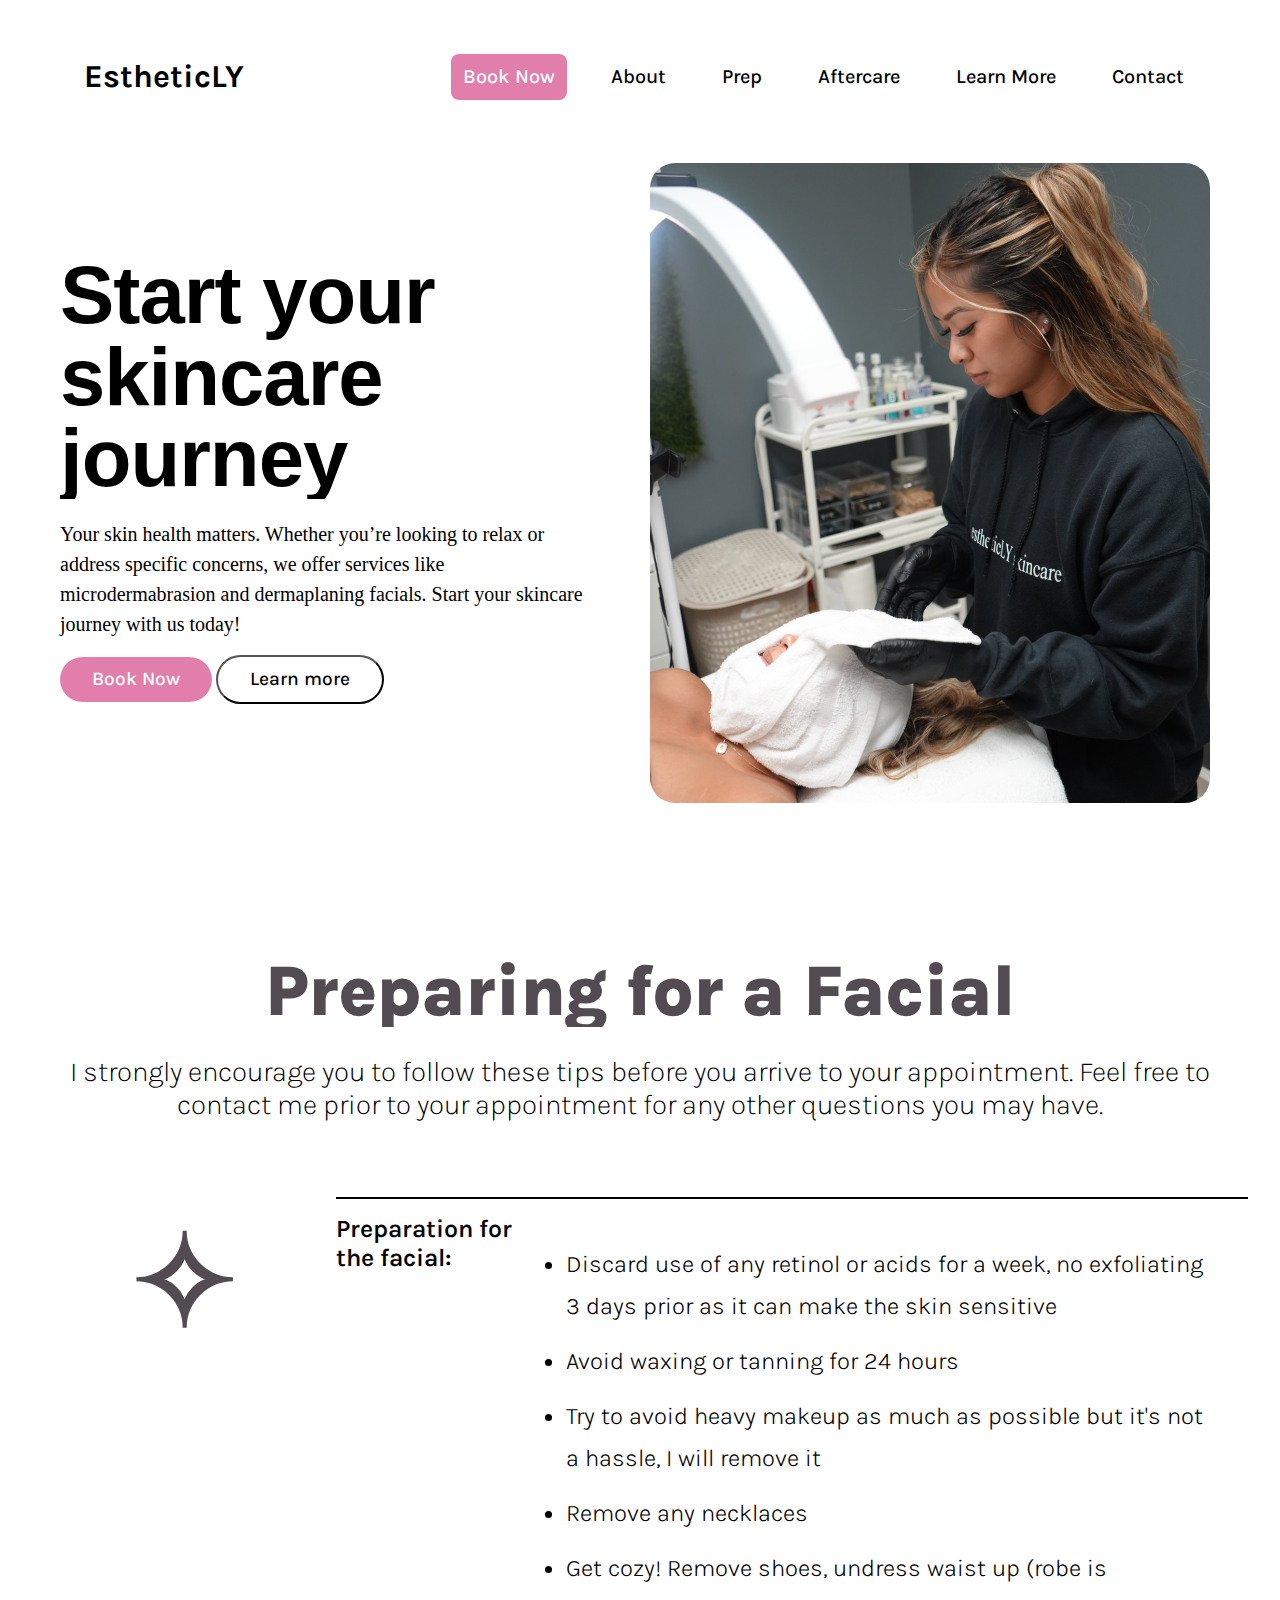
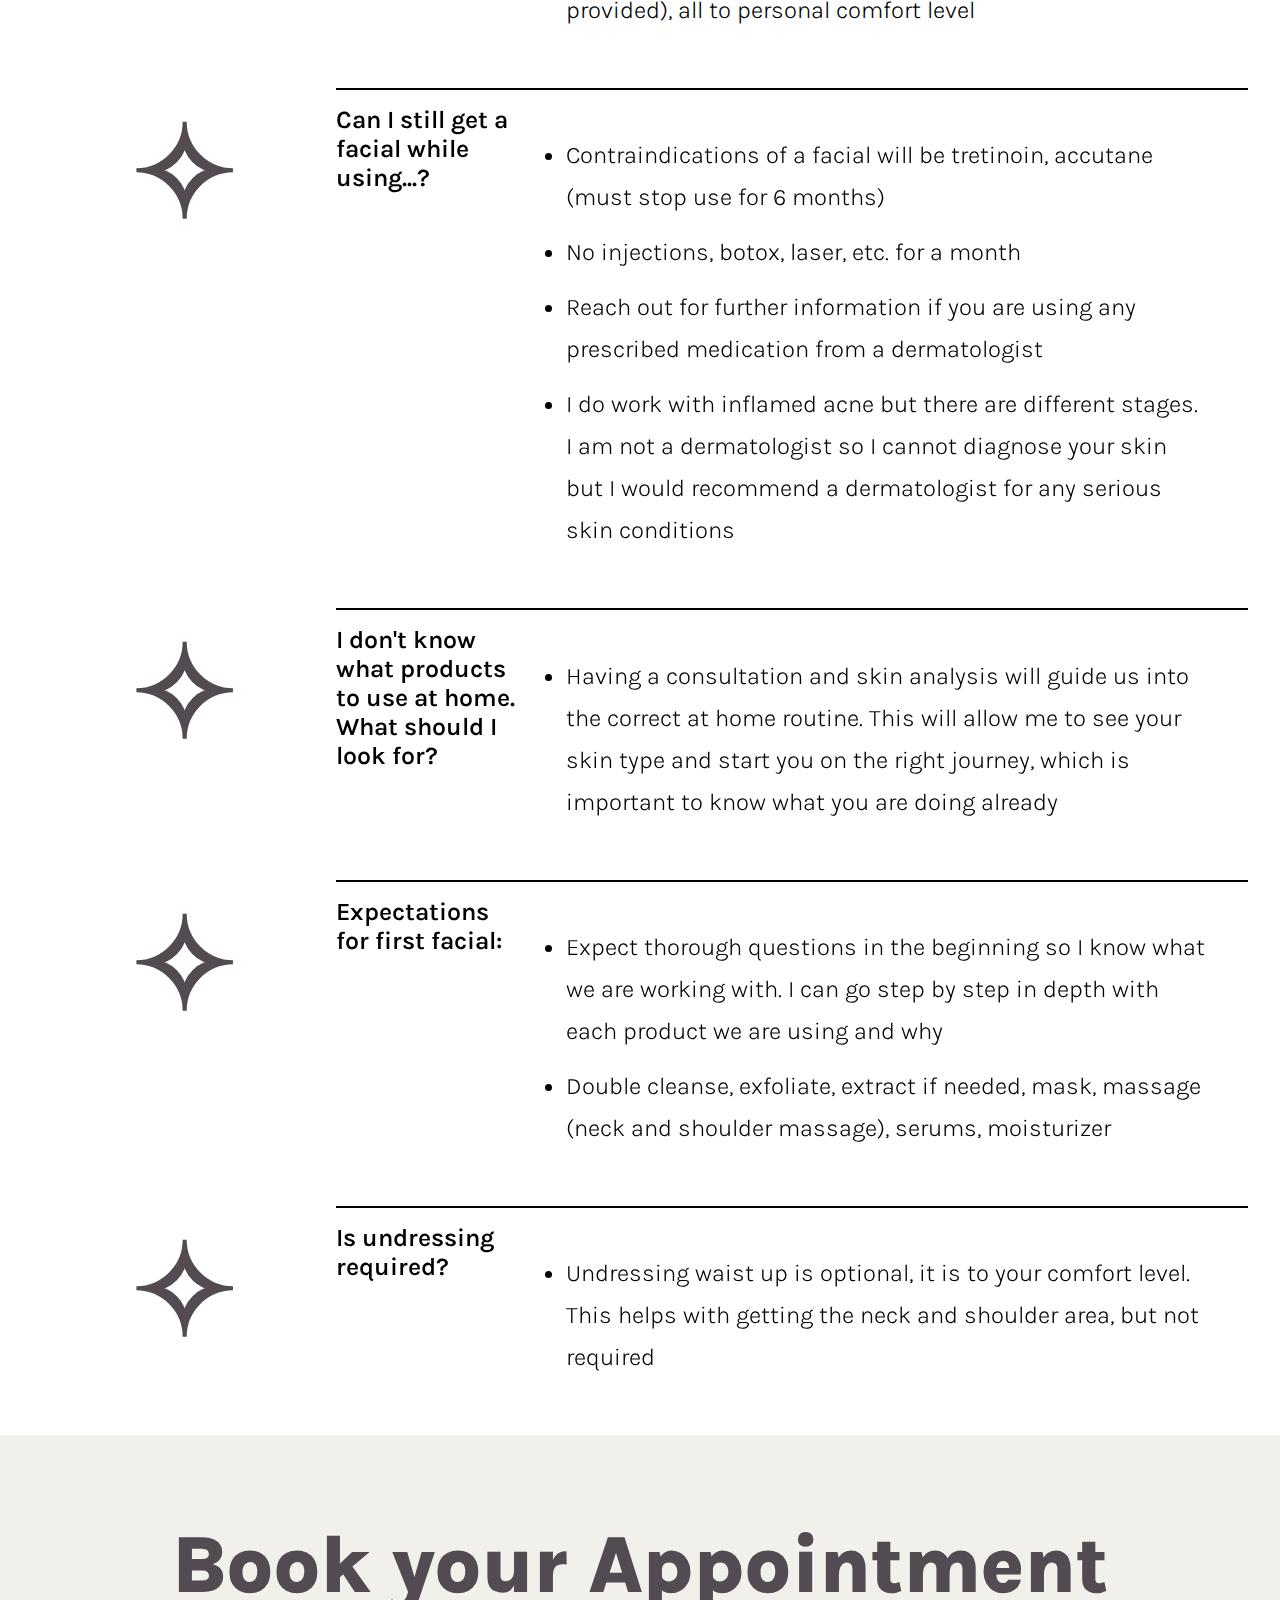
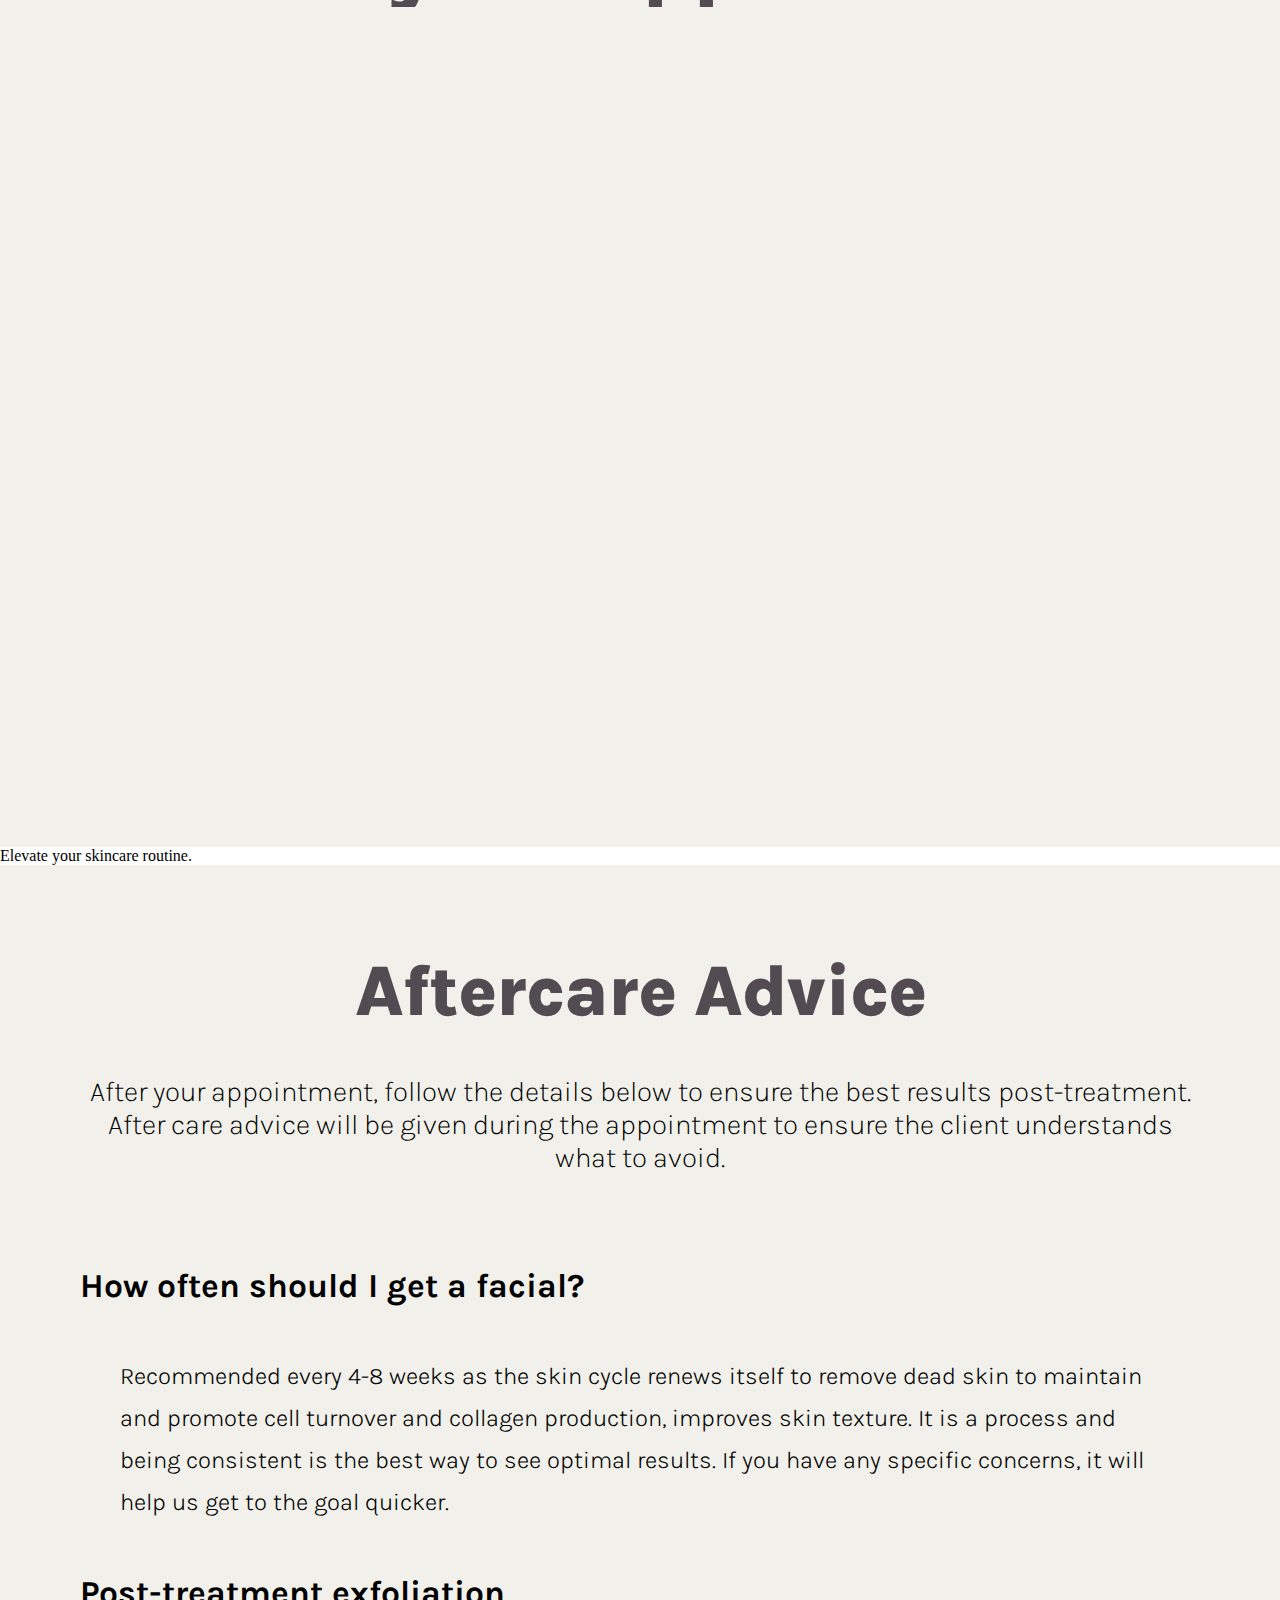
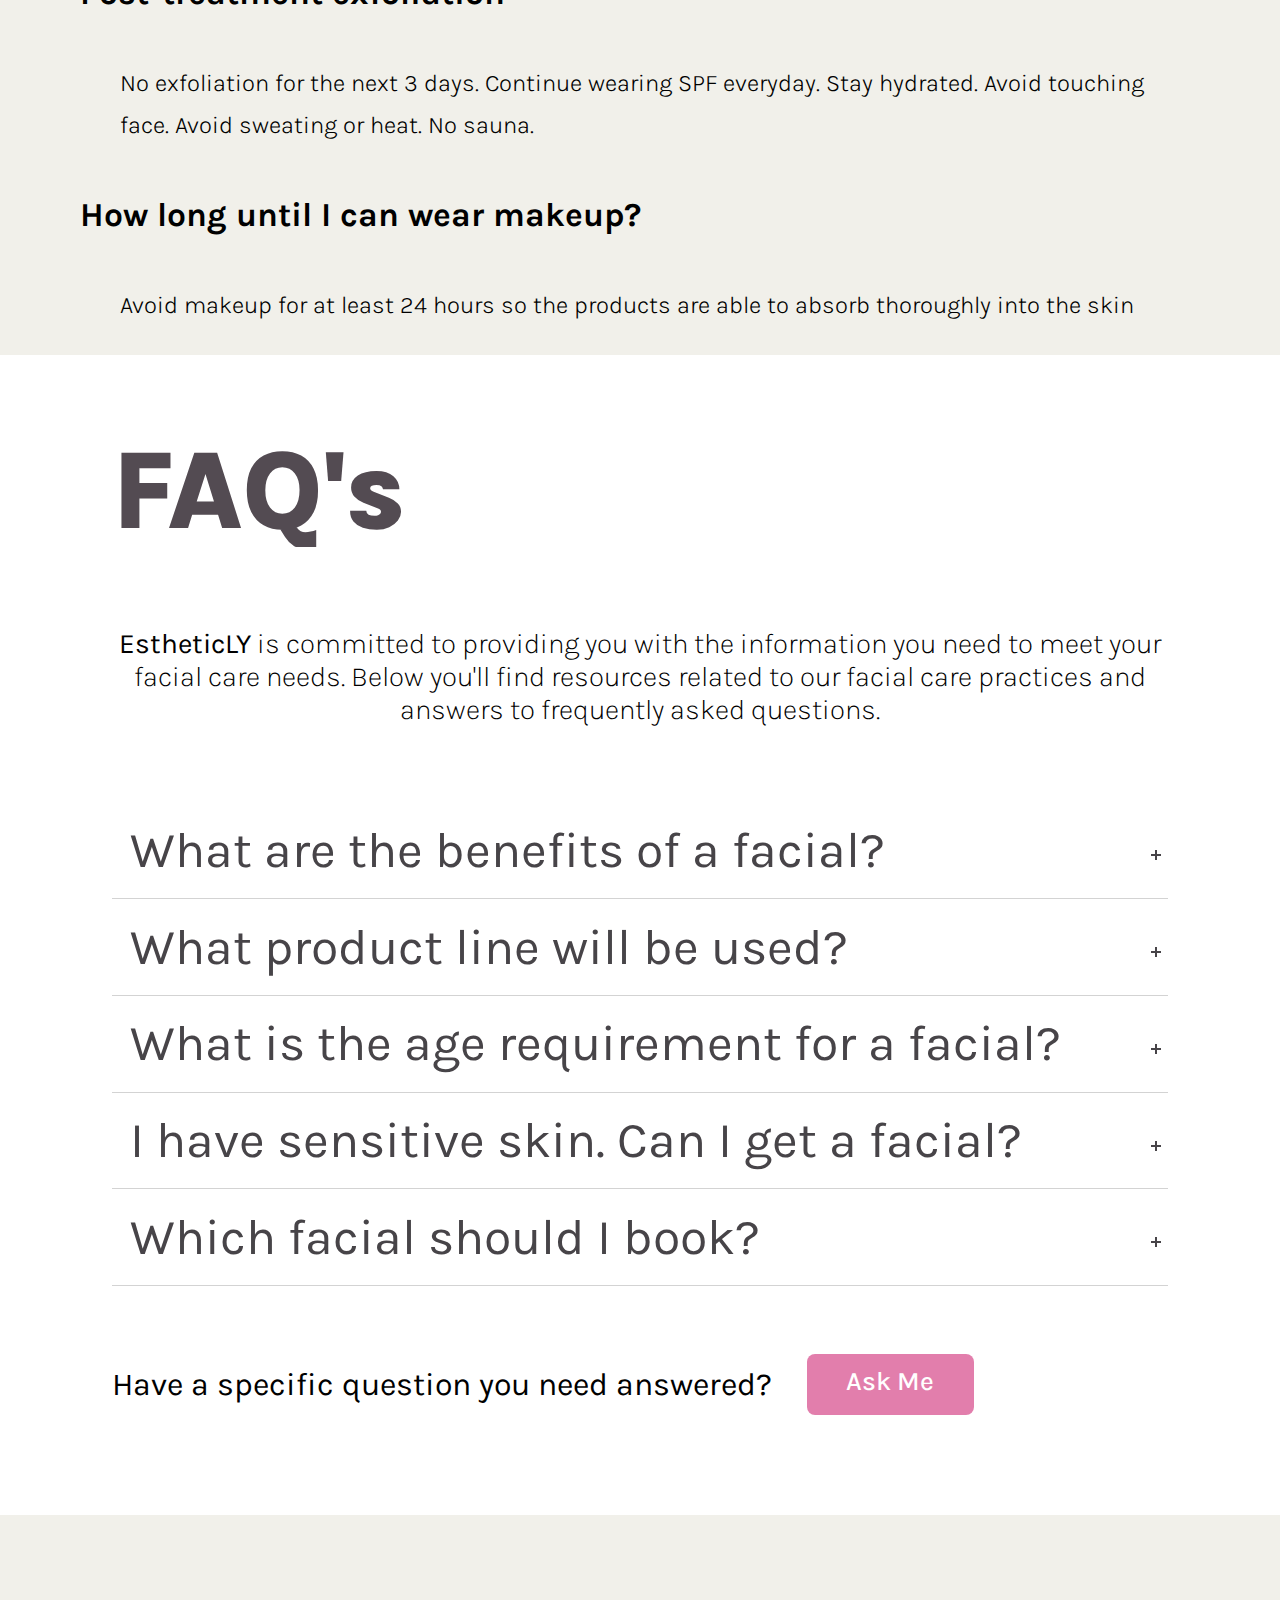
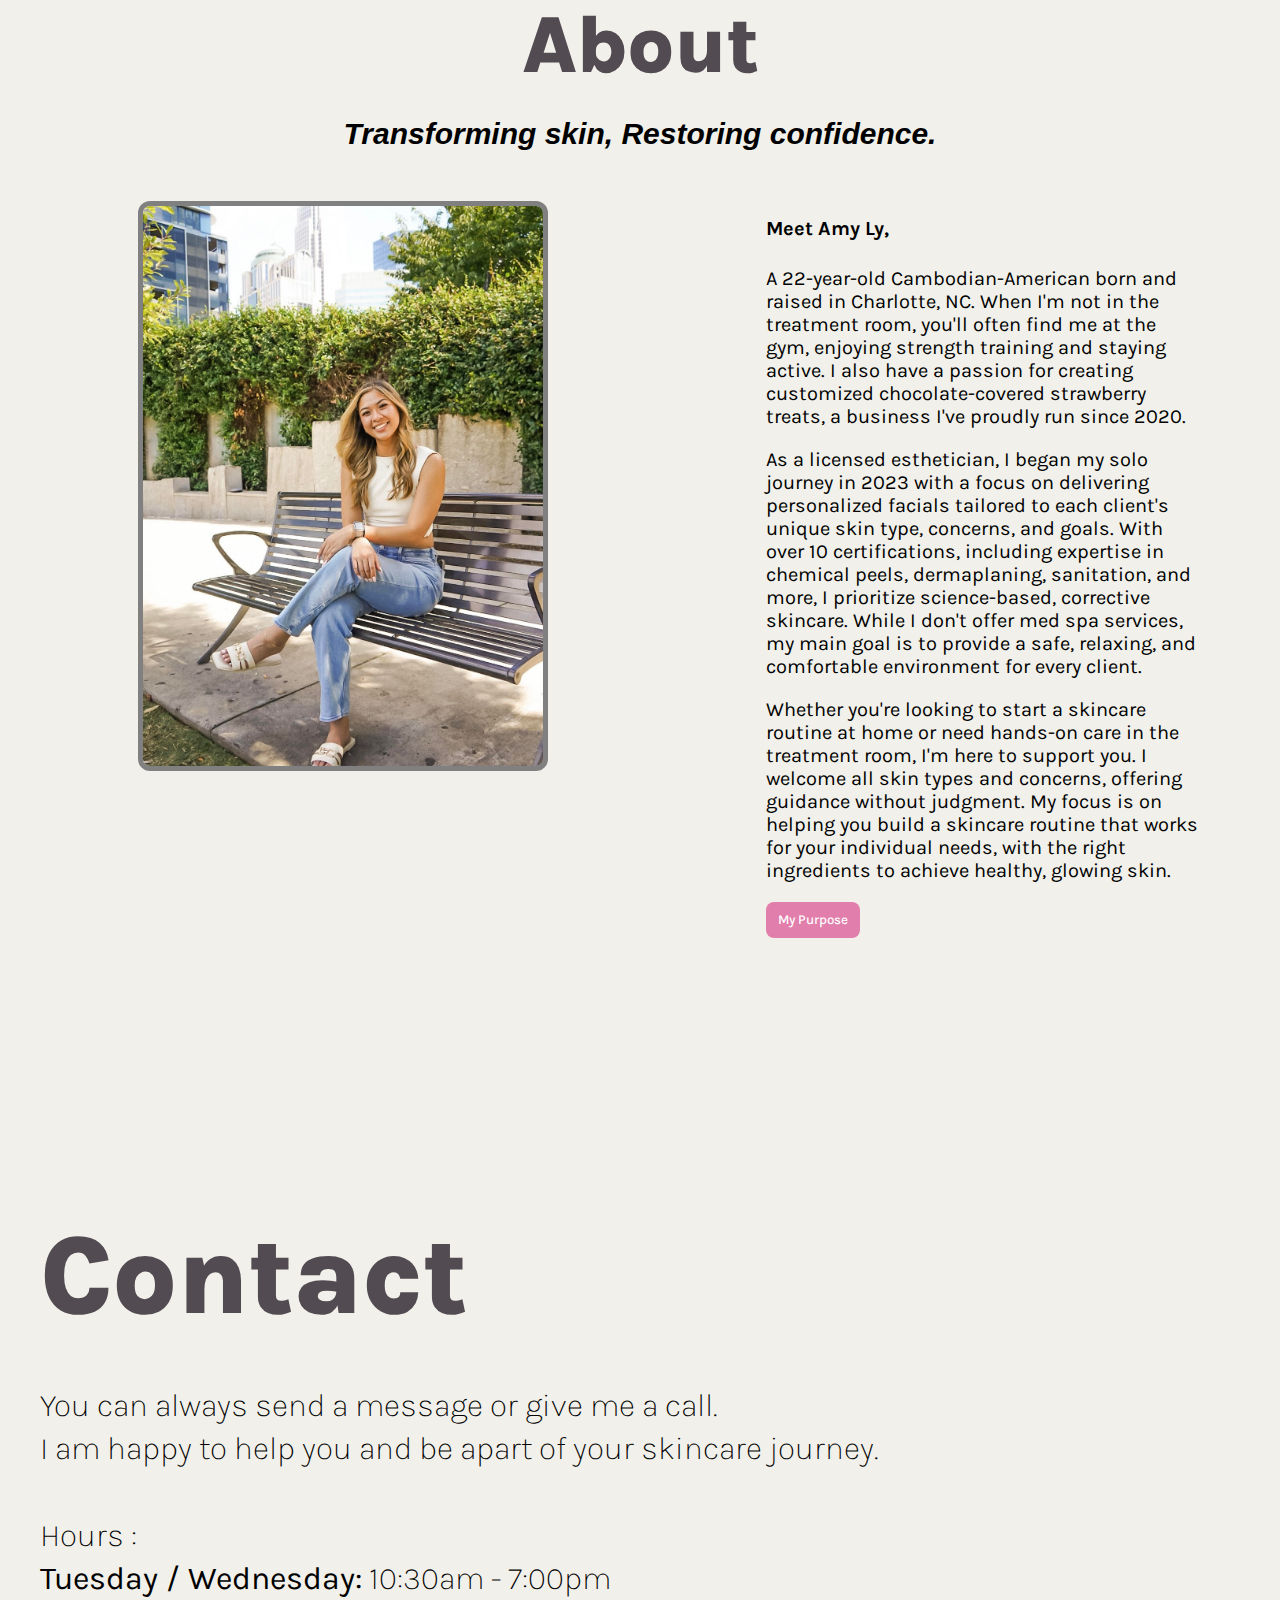
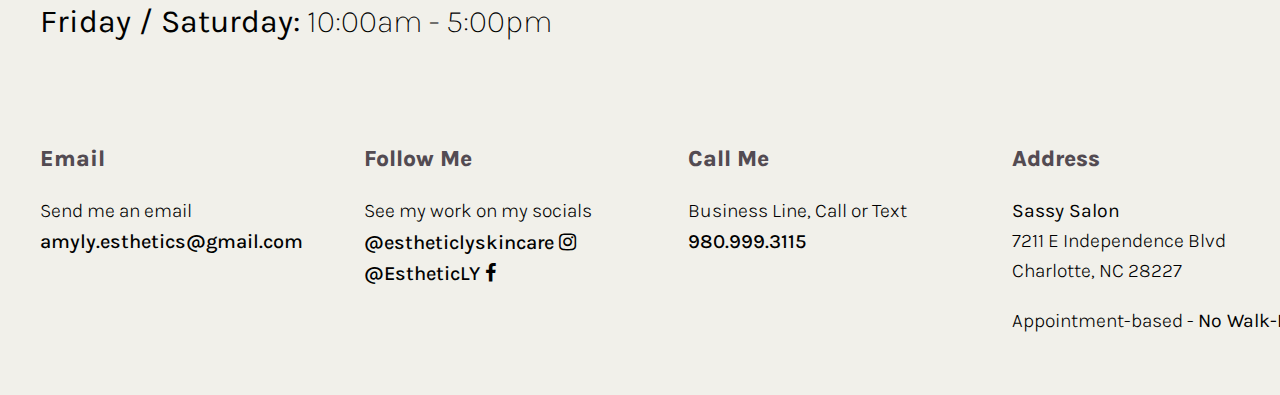
==== commit 58a0363c: "updated href for nav bar desktop/hamburger" ====
--- a/index.html
+++ b/index.html
@@ -32,9 +32,9 @@
             <ul class="nav-links">
                 <li><a class="bookingBtn" href="#book" id="navBookNowBtn">Book Now</a></li>
                 <li><a href="#about">About</a></li>
-                <li><a href="#projects">Prep</a></li>
-                <li><a href="#before">Aftercare</a></li>
-                <li><a href="#questions">Learn More</a></li>
+                <li><a href="#prep">Prep</a></li>
+                <li><a href="#aftercare">Aftercare</a></li>
+                <li><a href="#learnMore">Learn More</a></li>
                 <li><a href="#contact">Contact</a></li>
             </ul>
         </div>
@@ -54,9 +54,9 @@
             <div class="menu-links">
                 <li><a class="bookingBtn" href="#book" onclick="toggleMenu()" id="hamBookNowBtn">Book Now</a></li>
                 <li><a href="#about" onclick="toggleMenu()">About</a></li>
-                <li><a href="#projects" onclick="toggleMenu()">Prep</a></li>
-                <li><a href="#before" onclick="toggleMenu()">Aftercare</a></li>
-                <li><a href="#questions" onclick="toggleMenu()">Learn More</a></li>
+                <li><a href="#prep" onclick="toggleMenu()">Prep</a></li>
+                <li><a href="#aftercare" onclick="toggleMenu()">Aftercare</a></li>
+                <li><a href="#learnMore" onclick="toggleMenu()">Learn More</a></li>
                 <li><a href="#contact" onclick="toggleMenu()">Contact</a></li>
             </div>
         </div>
@@ -76,11 +76,8 @@
     </div>
 
 
-
-
 <!-- link sections - View each carefully -->
-
-   
+    
     <div class="body-headers" id="before">
 
         <div class="prep">
@@ -139,7 +136,7 @@
                 <div class="text-items">
                     <ul class="text-list">
                         <li>Expect thorough questions in the beginning so I know what we are working with. I can go step by step in depth with each product we are using and why </li>
-                        <li>Double cleanse, exfoliate, extract if needed, mask, mask (neck and shoulder massage), serums, moisturizer</li>
+                        <li>Double cleanse, exfoliate, extract if needed, mask, massage (neck and shoulder massage), serums, moisturizer</li>
                     </ul>
                 </div>
                 </div>
@@ -160,23 +157,25 @@
         </div>
     </div>
 
-
-    
-        
     <div class="body-headers" id="projects">
 
         <h1 id="bookingHeader">Book your Appointment</h1>
         <iframe src="https://app.acuityscheduling.com/schedule.php?owner=30825696&ref=embedded_csp" title="Schedule Appointment" width="100%" height="800" frameBorder="0"></iframe><script src="https://embed.acuityscheduling.com/js/embed.js" type="text/javascript"></script>
 
     </div>
-
-    
-   
-
-    <div class="cd-section cd-section--bg-fixed">
+    
+    <!-- <div class="cd-section cd-section--bg-fixed">
         <h2>Elevate your skincare routine.</h2>
         <div class="cd-section">
-            <!-- img cover appears here -->
+            
+        </div>
+    </div> -->
+
+    <div class="lower-img">
+        <div class="caption">
+        <span class="lower-img-text">
+            Elevate your skincare routine.
+        </span>
         </div>
     </div>
 
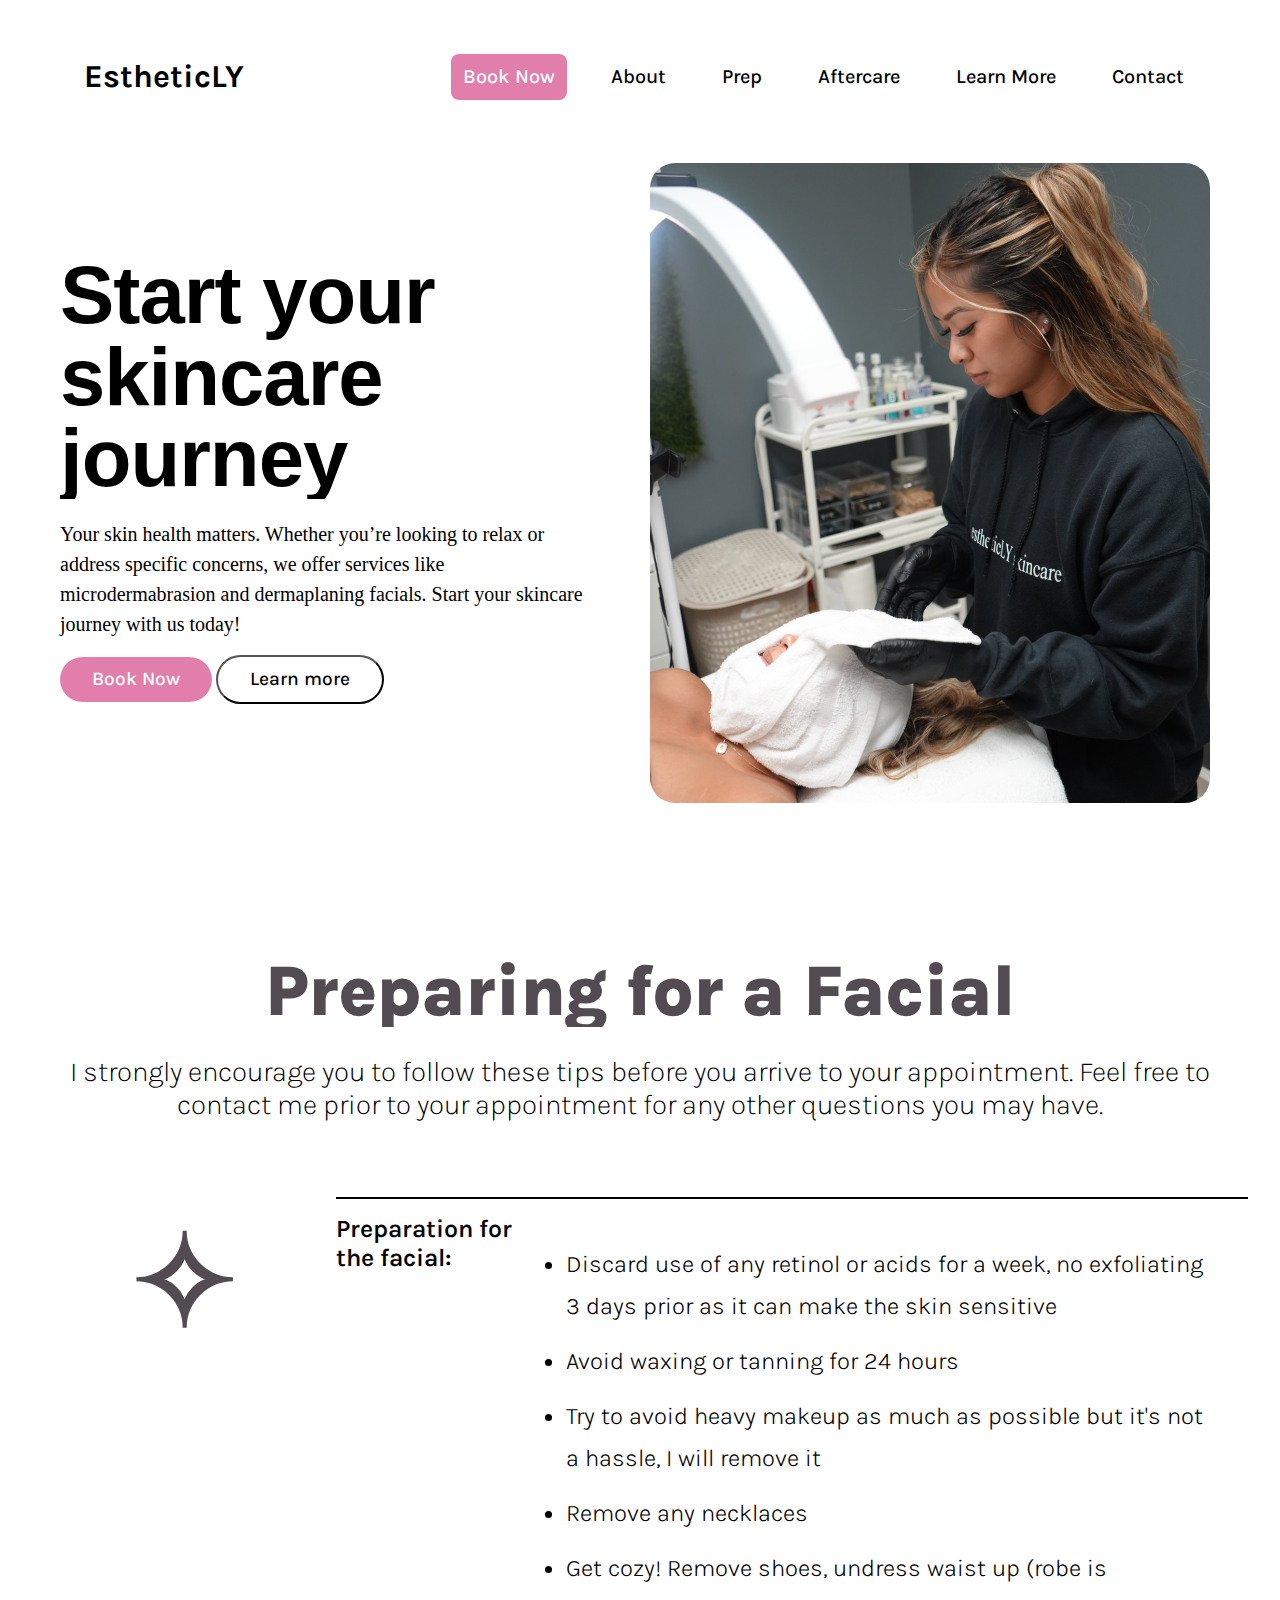
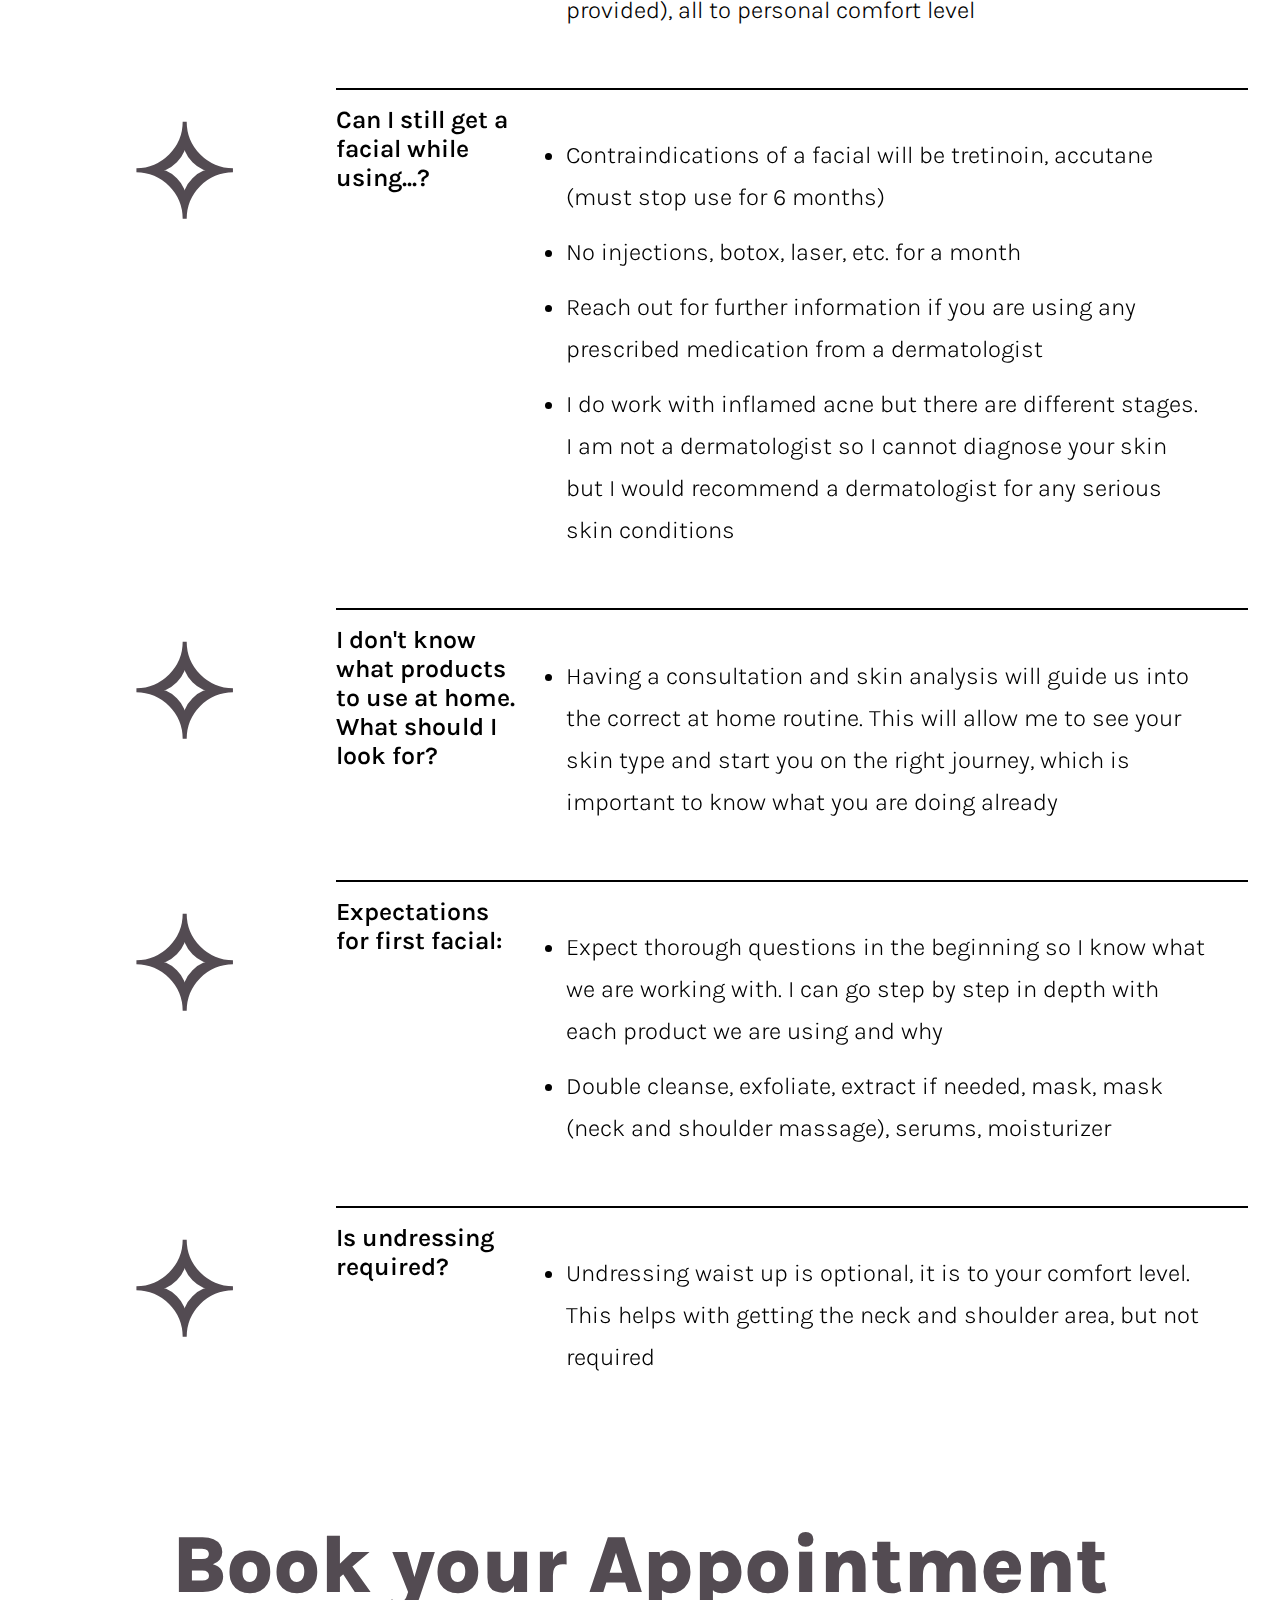
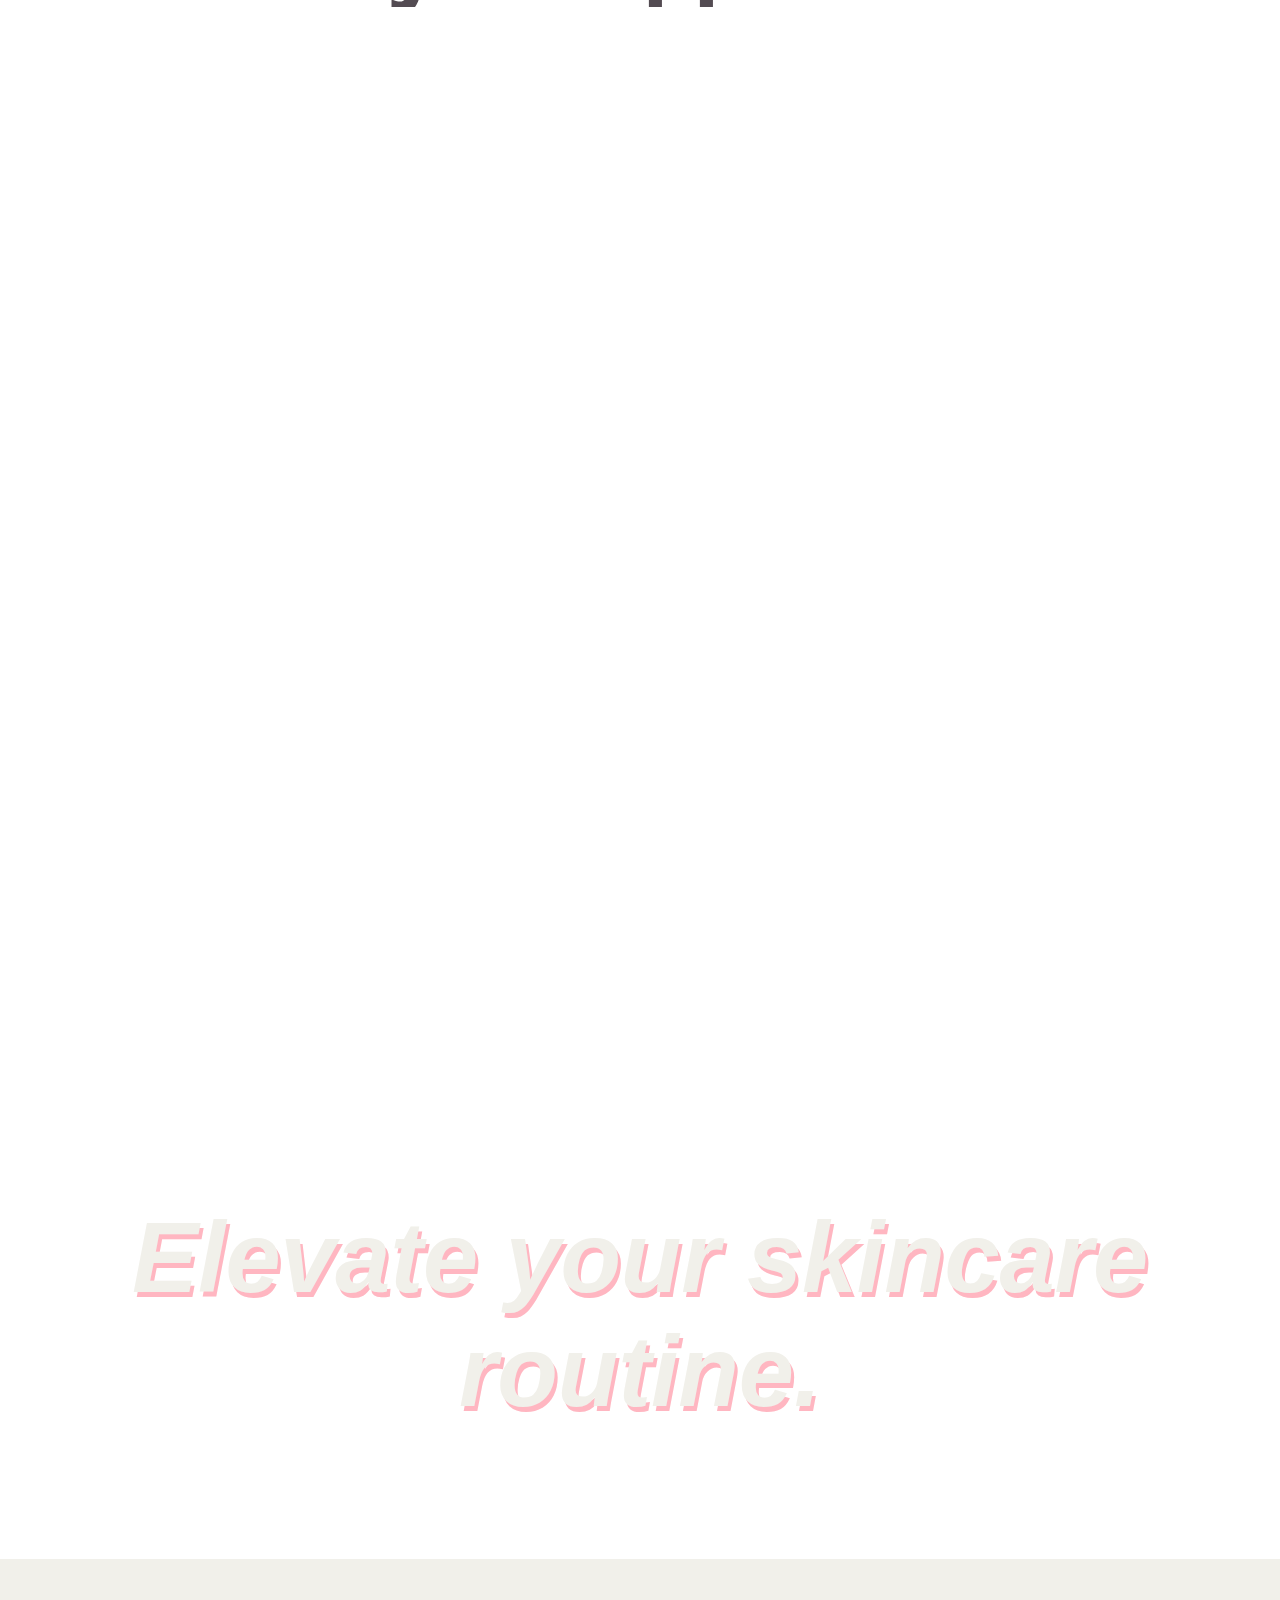
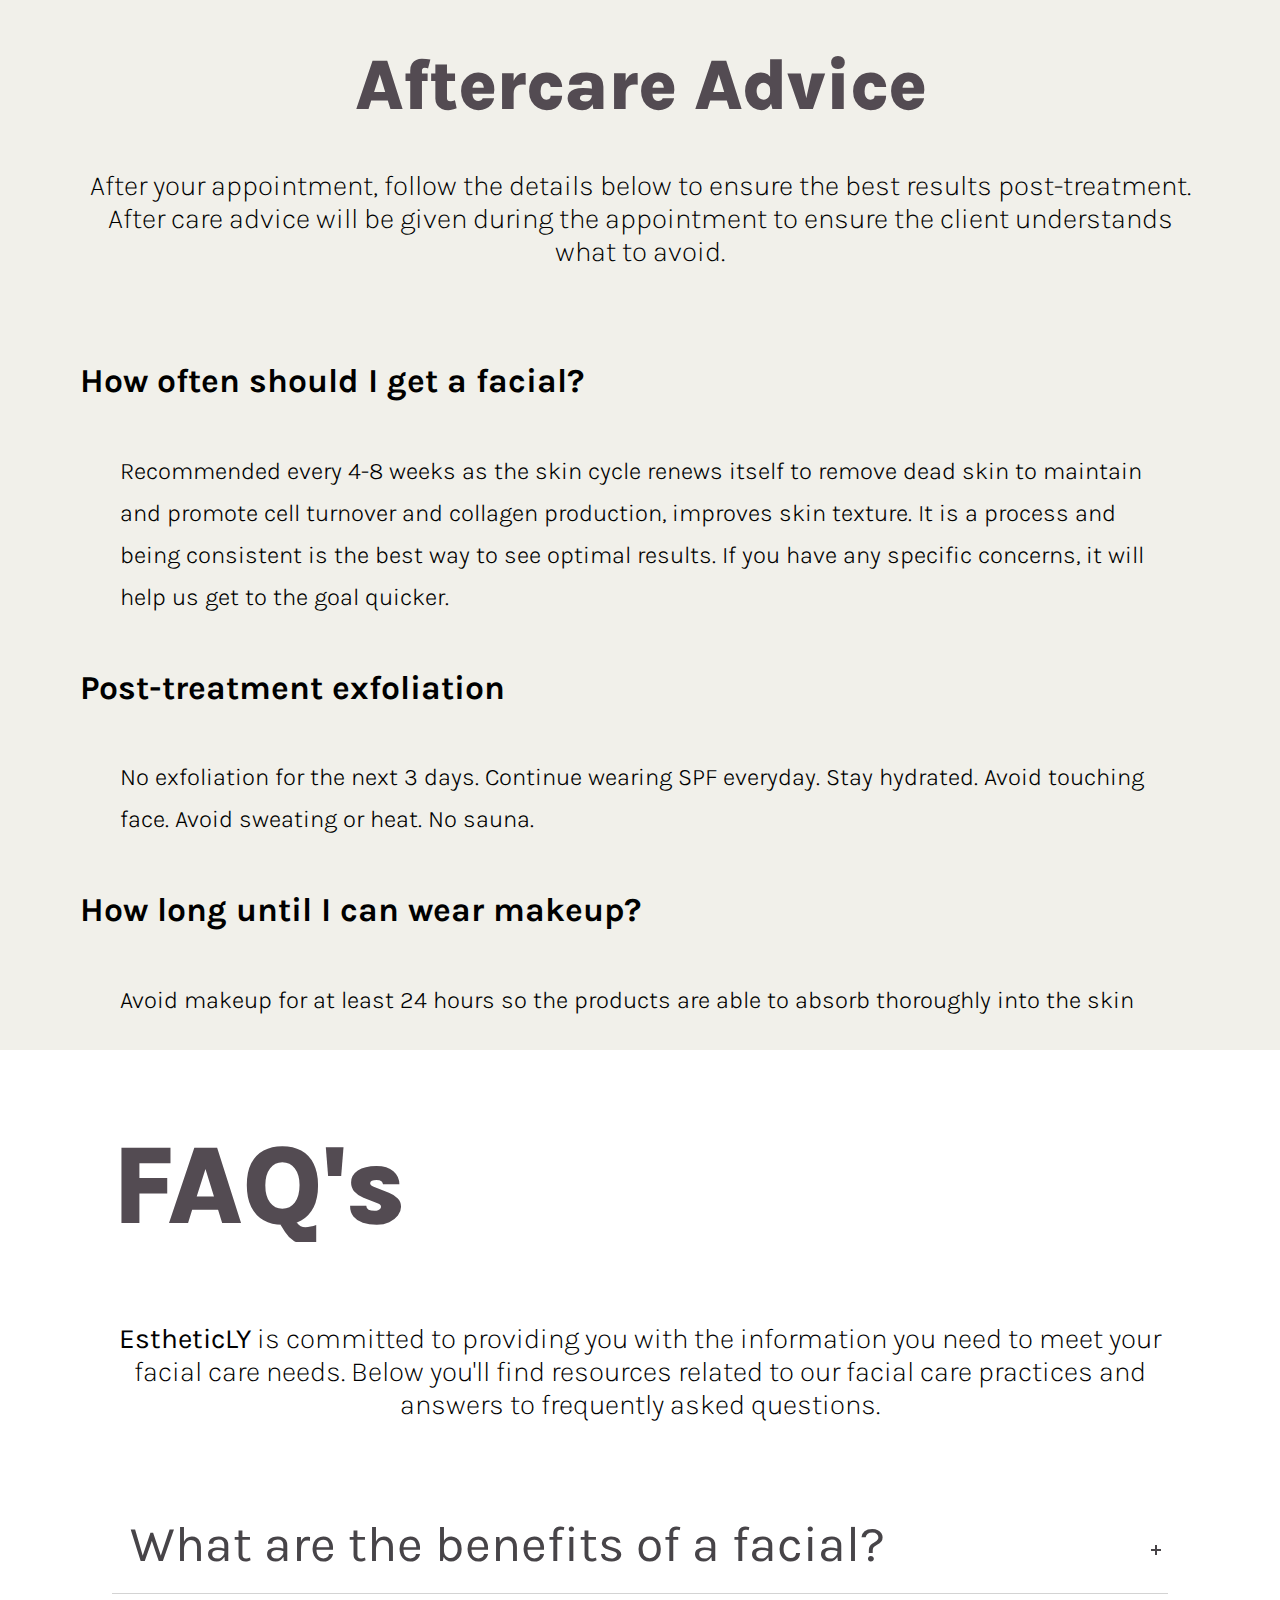
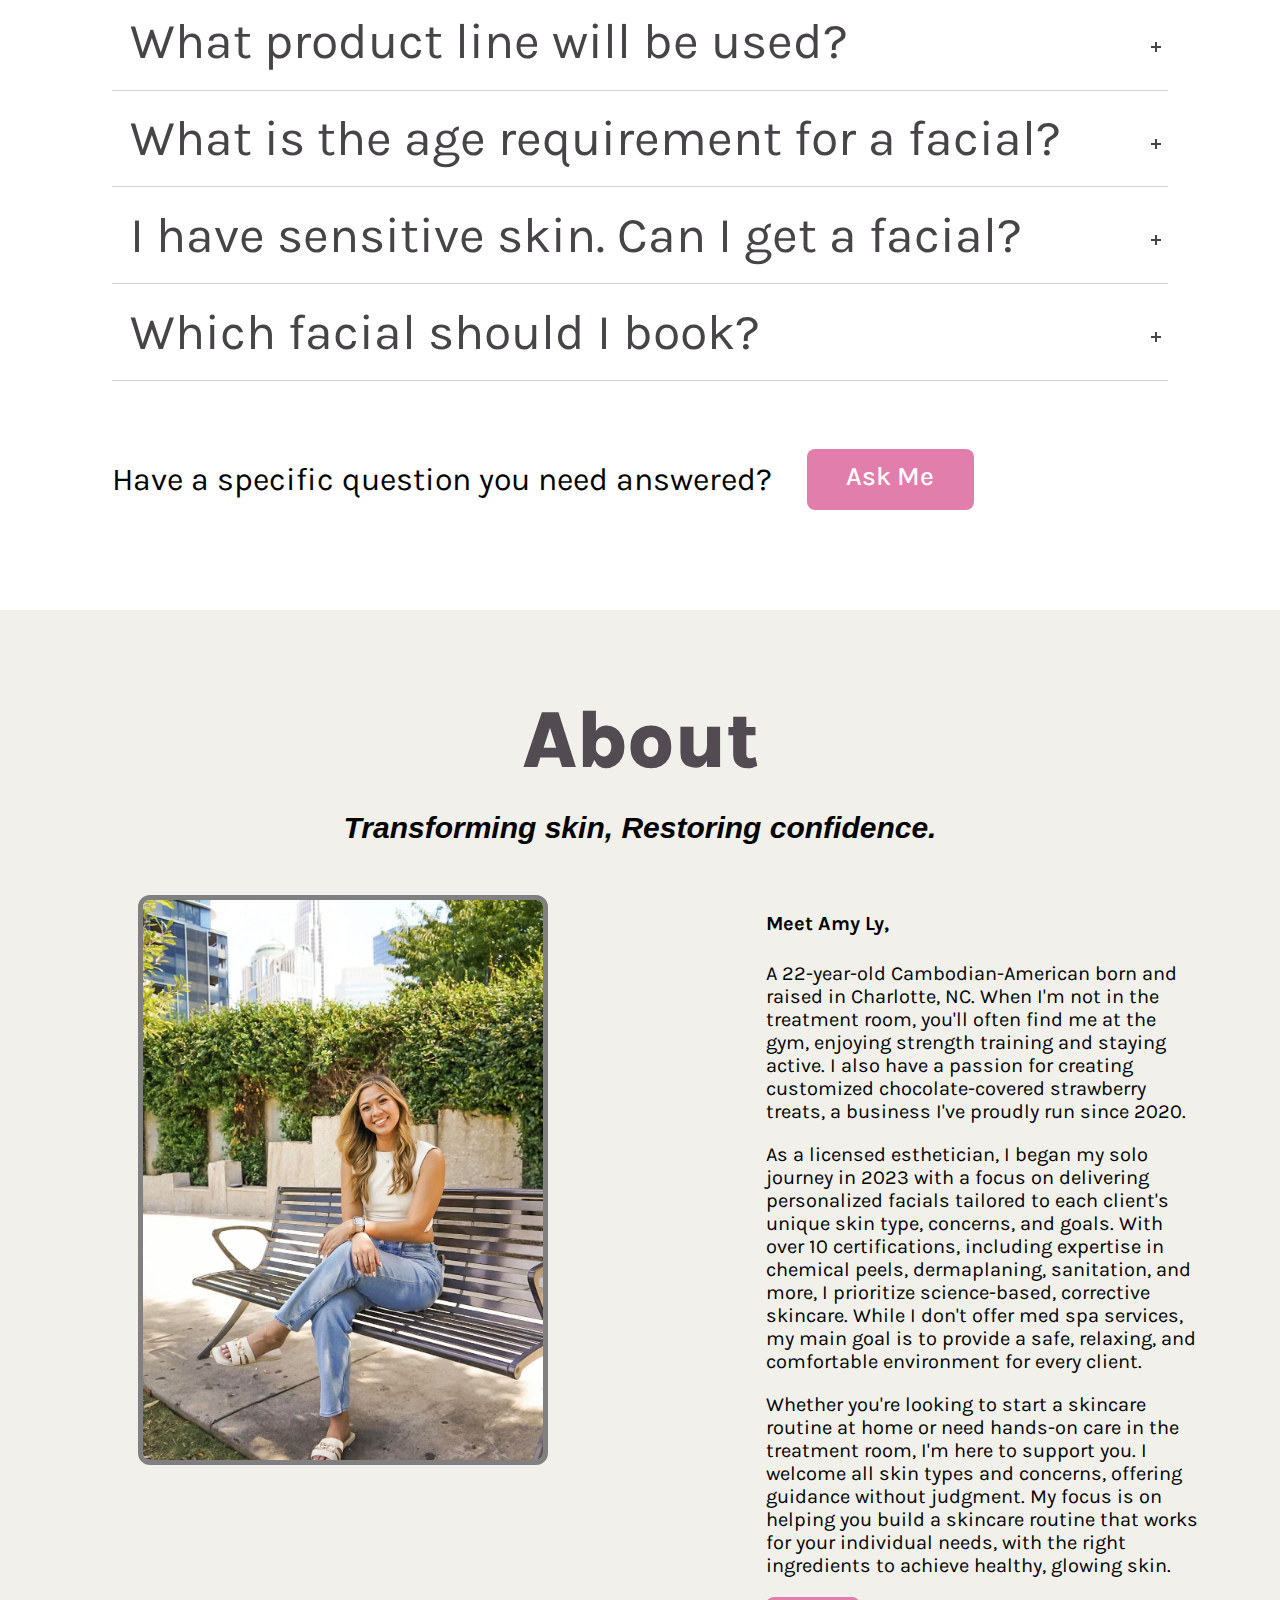
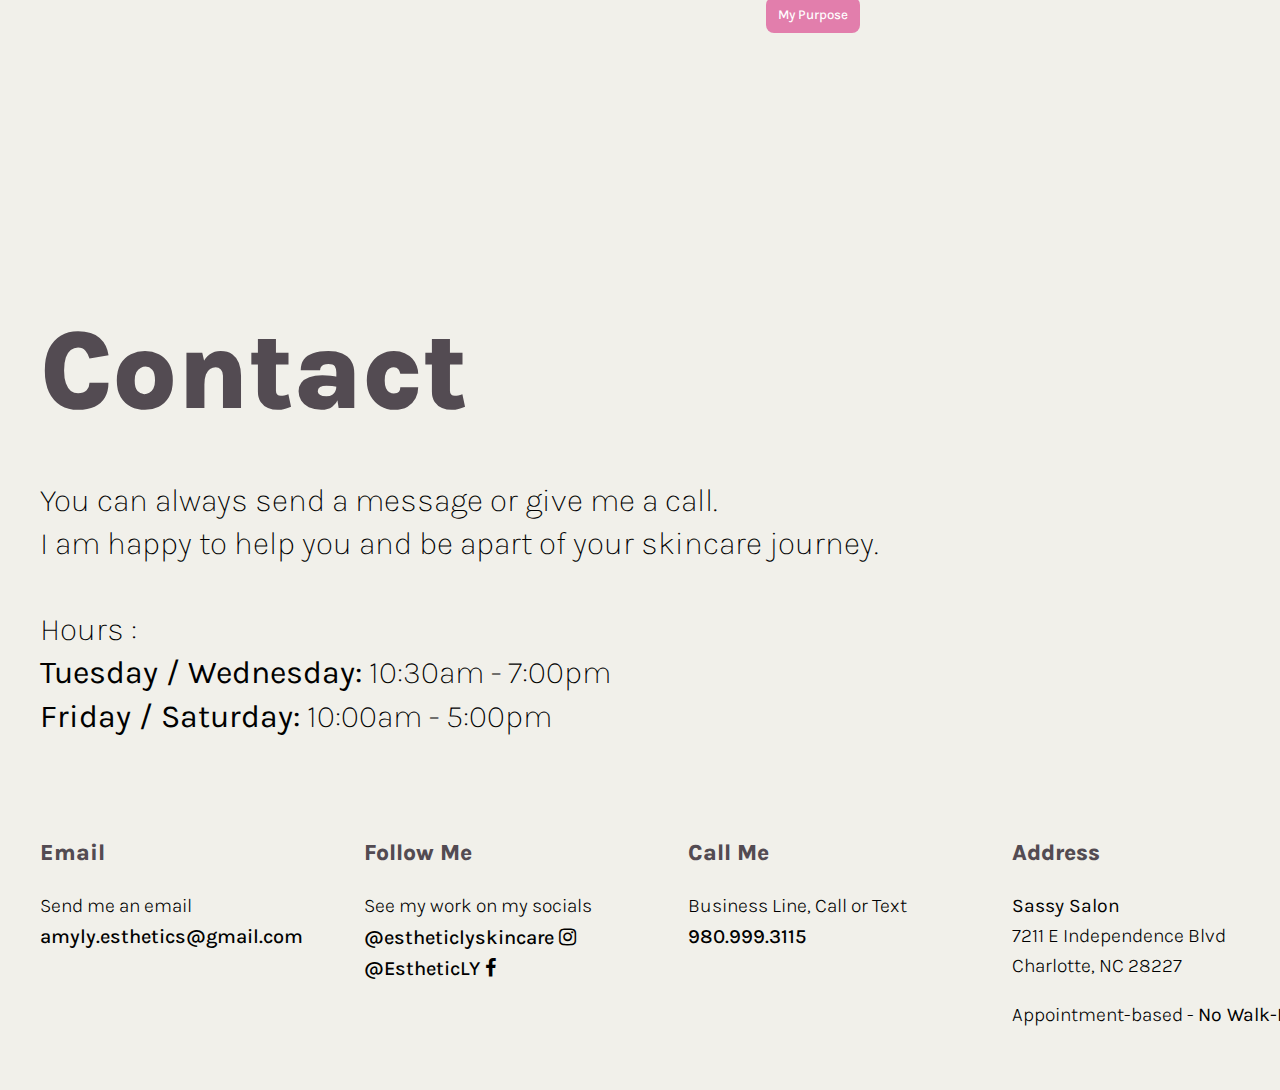
==== commit 53f1aea6: "recent changes from the call" ====
--- a/index.html
+++ b/index.html
@@ -32,9 +32,9 @@
             <ul class="nav-links">
                 <li><a class="bookingBtn" href="#book" id="navBookNowBtn">Book Now</a></li>
                 <li><a href="#about">About</a></li>
-                <li><a href="#prep">Prep</a></li>
+                <li><a href="#before">Prep</a></li>
                 <li><a href="#aftercare">Aftercare</a></li>
-                <li><a href="#learnMore">Learn More</a></li>
+                <li><a href="#questions">Learn More</a></li>
                 <li><a href="#contact">Contact</a></li>
             </ul>
         </div>
@@ -54,9 +54,9 @@
             <div class="menu-links">
                 <li><a class="bookingBtn" href="#book" onclick="toggleMenu()" id="hamBookNowBtn">Book Now</a></li>
                 <li><a href="#about" onclick="toggleMenu()">About</a></li>
-                <li><a href="#prep" onclick="toggleMenu()">Prep</a></li>
+                <li><a href="#before" onclick="toggleMenu()">Prep</a></li>
                 <li><a href="#aftercare" onclick="toggleMenu()">Aftercare</a></li>
-                <li><a href="#learnMore" onclick="toggleMenu()">Learn More</a></li>
+                <li><a href="#questions" onclick="toggleMenu()">Learn More</a></li>
                 <li><a href="#contact" onclick="toggleMenu()">Contact</a></li>
             </div>
         </div>
@@ -136,7 +136,7 @@
                 <div class="text-items">
                     <ul class="text-list">
                         <li>Expect thorough questions in the beginning so I know what we are working with. I can go step by step in depth with each product we are using and why </li>
-                        <li>Double cleanse, exfoliate, extract if needed, mask, massage (neck and shoulder massage), serums, moisturizer</li>
+                        <li>Double cleanse, exfoliate, extract if needed, mask, mask (neck and shoulder massage), serums, moisturizer</li>
                     </ul>
                 </div>
                 </div>
@@ -164,18 +164,10 @@
 
     </div>
     
-    <!-- <div class="cd-section cd-section--bg-fixed">
+    <div class="cd-section cd-section--bg-fixed">
         <h2>Elevate your skincare routine.</h2>
         <div class="cd-section">
-            
-        </div>
-    </div> -->
-
-    <div class="lower-img">
-        <div class="caption">
-        <span class="lower-img-text">
-            Elevate your skincare routine.
-        </span>
+            <!-- img cover appears here -->
         </div>
     </div>
 
--- a/styles.css
+++ b/styles.css
@@ -206,7 +206,7 @@
 /*  Projects/Services  */
 
     #projects {
-        background-color: #F1F0EA;
+        background-color: white;
     }
 
     #projects h1 {
@@ -774,6 +774,9 @@
 
     .about-container {
 
+        padding-right: 6vw;
+        padding-left: 20vw;
+
         .about-img {
             /* border: 5px solid grey; */
             border: 5px #F1F0EA;
@@ -789,17 +792,18 @@
         .about-content {
             font-size: 16px;
             text-align: left;
-            margin-left: 4.7rem;
-            margin-right: 2rem;
+            margin-left: auto;
+            margin-right: auto;
             padding-top: 10px;
             width: 100%;
-        }
-
-        .info-content {
-            padding: 18px;
+
+        }
+
+        .info-content p {
+            padding: 12px;
             font-size: 16px;
             font-weight: 250;
-            margin-right: 23.6vw;
+            /* margin-right: 18.6vw; */
         }
     }
 
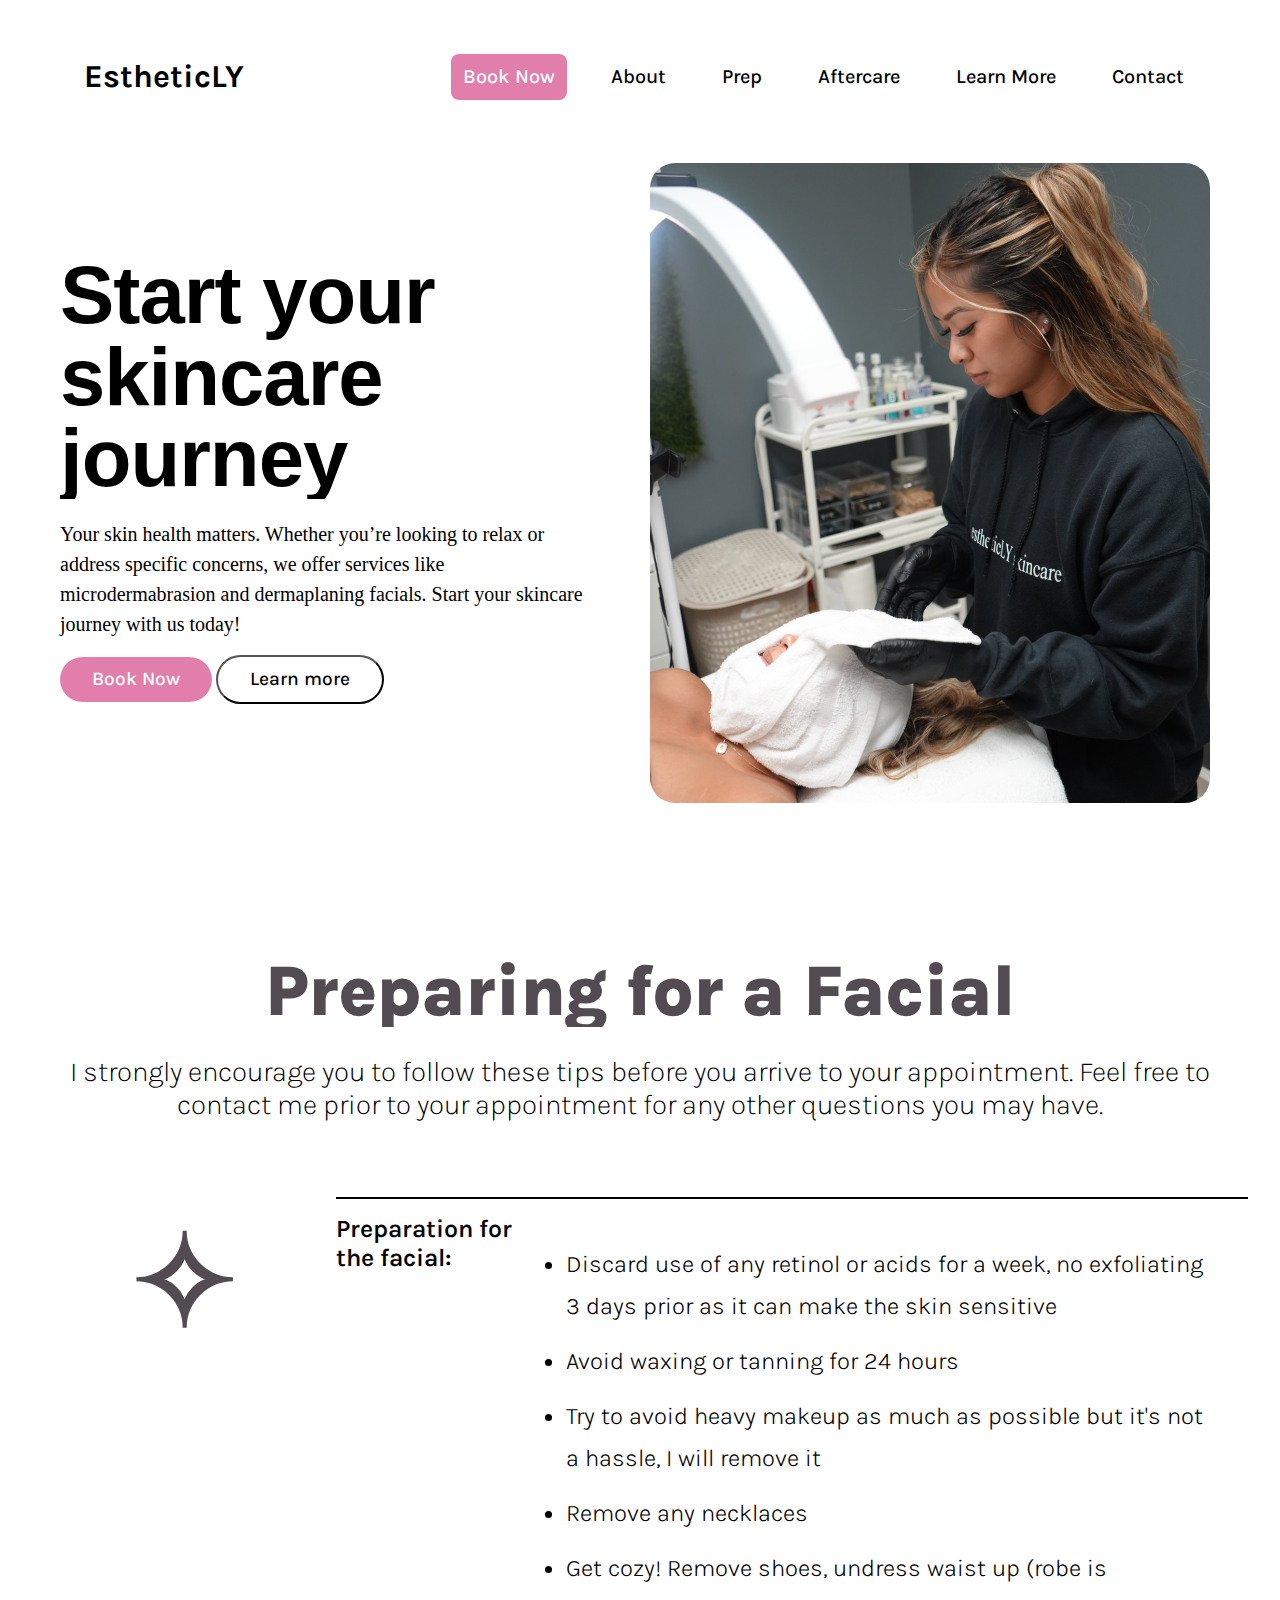
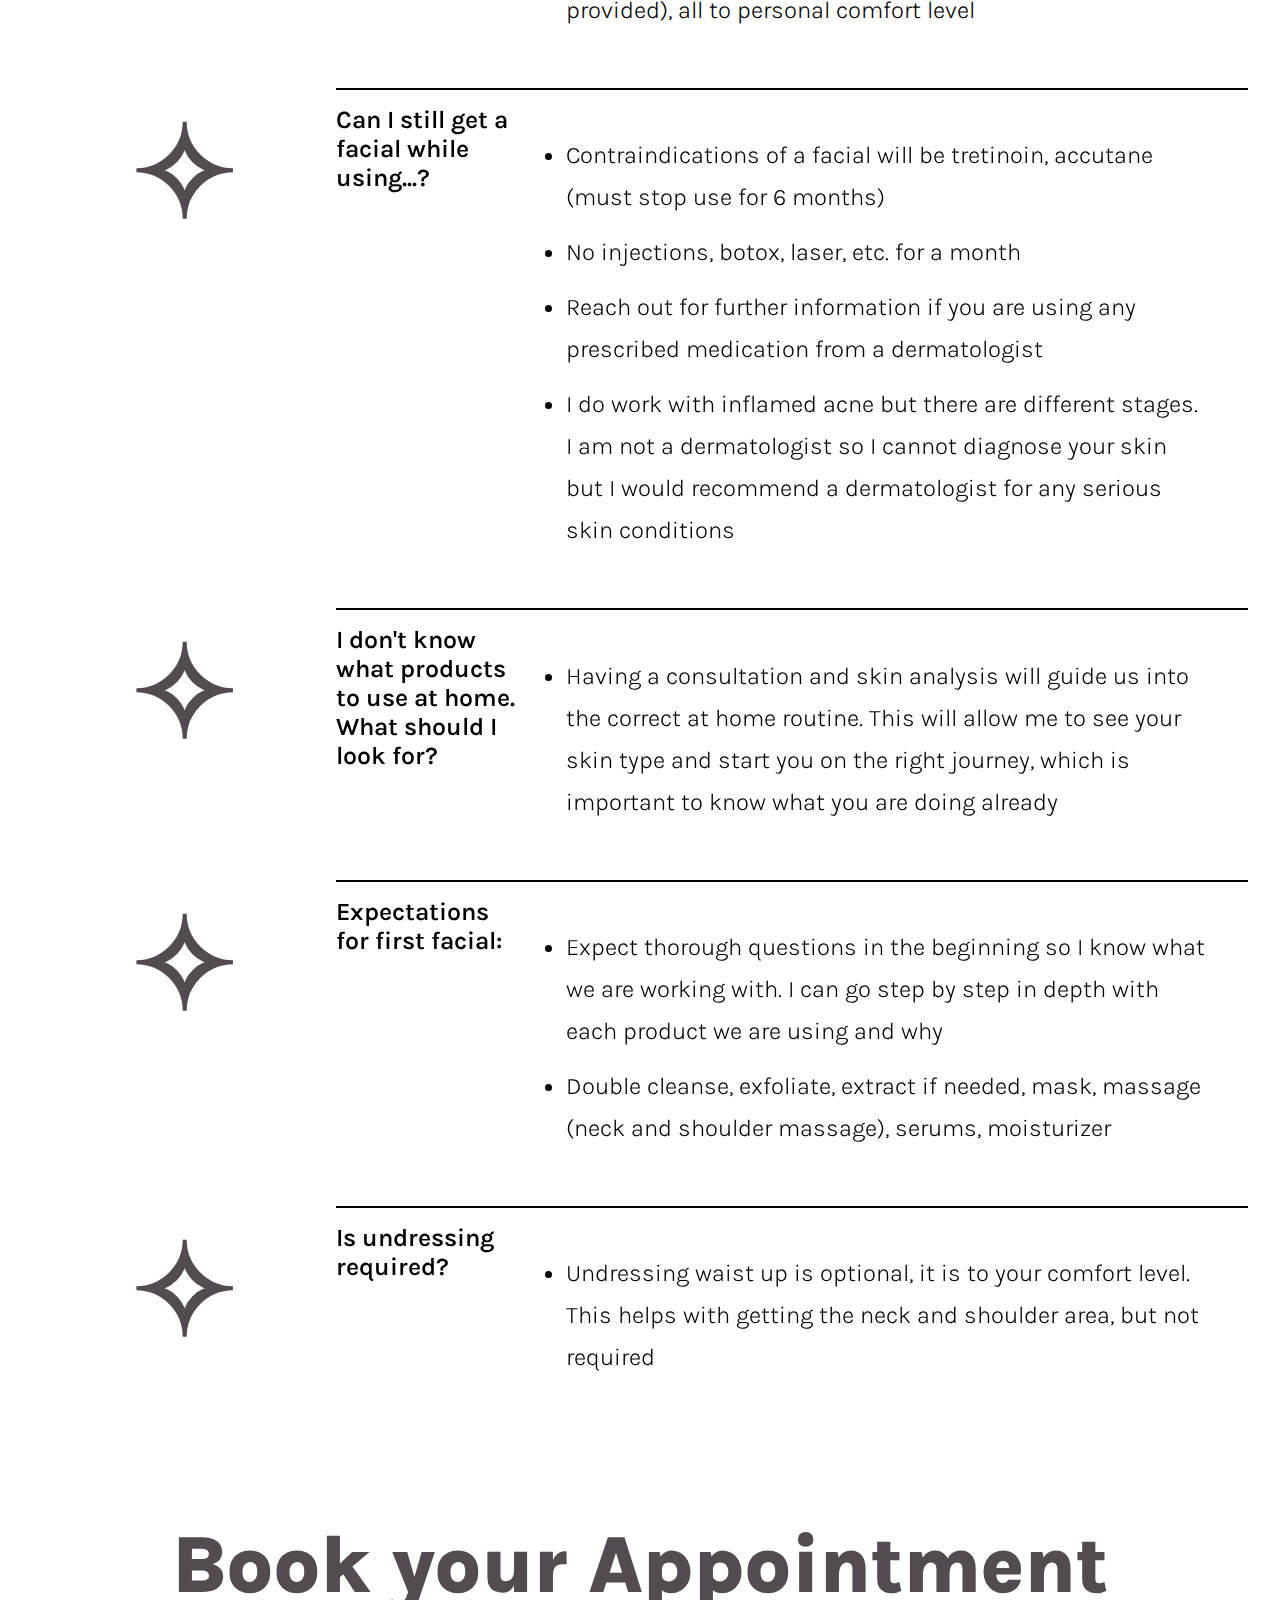
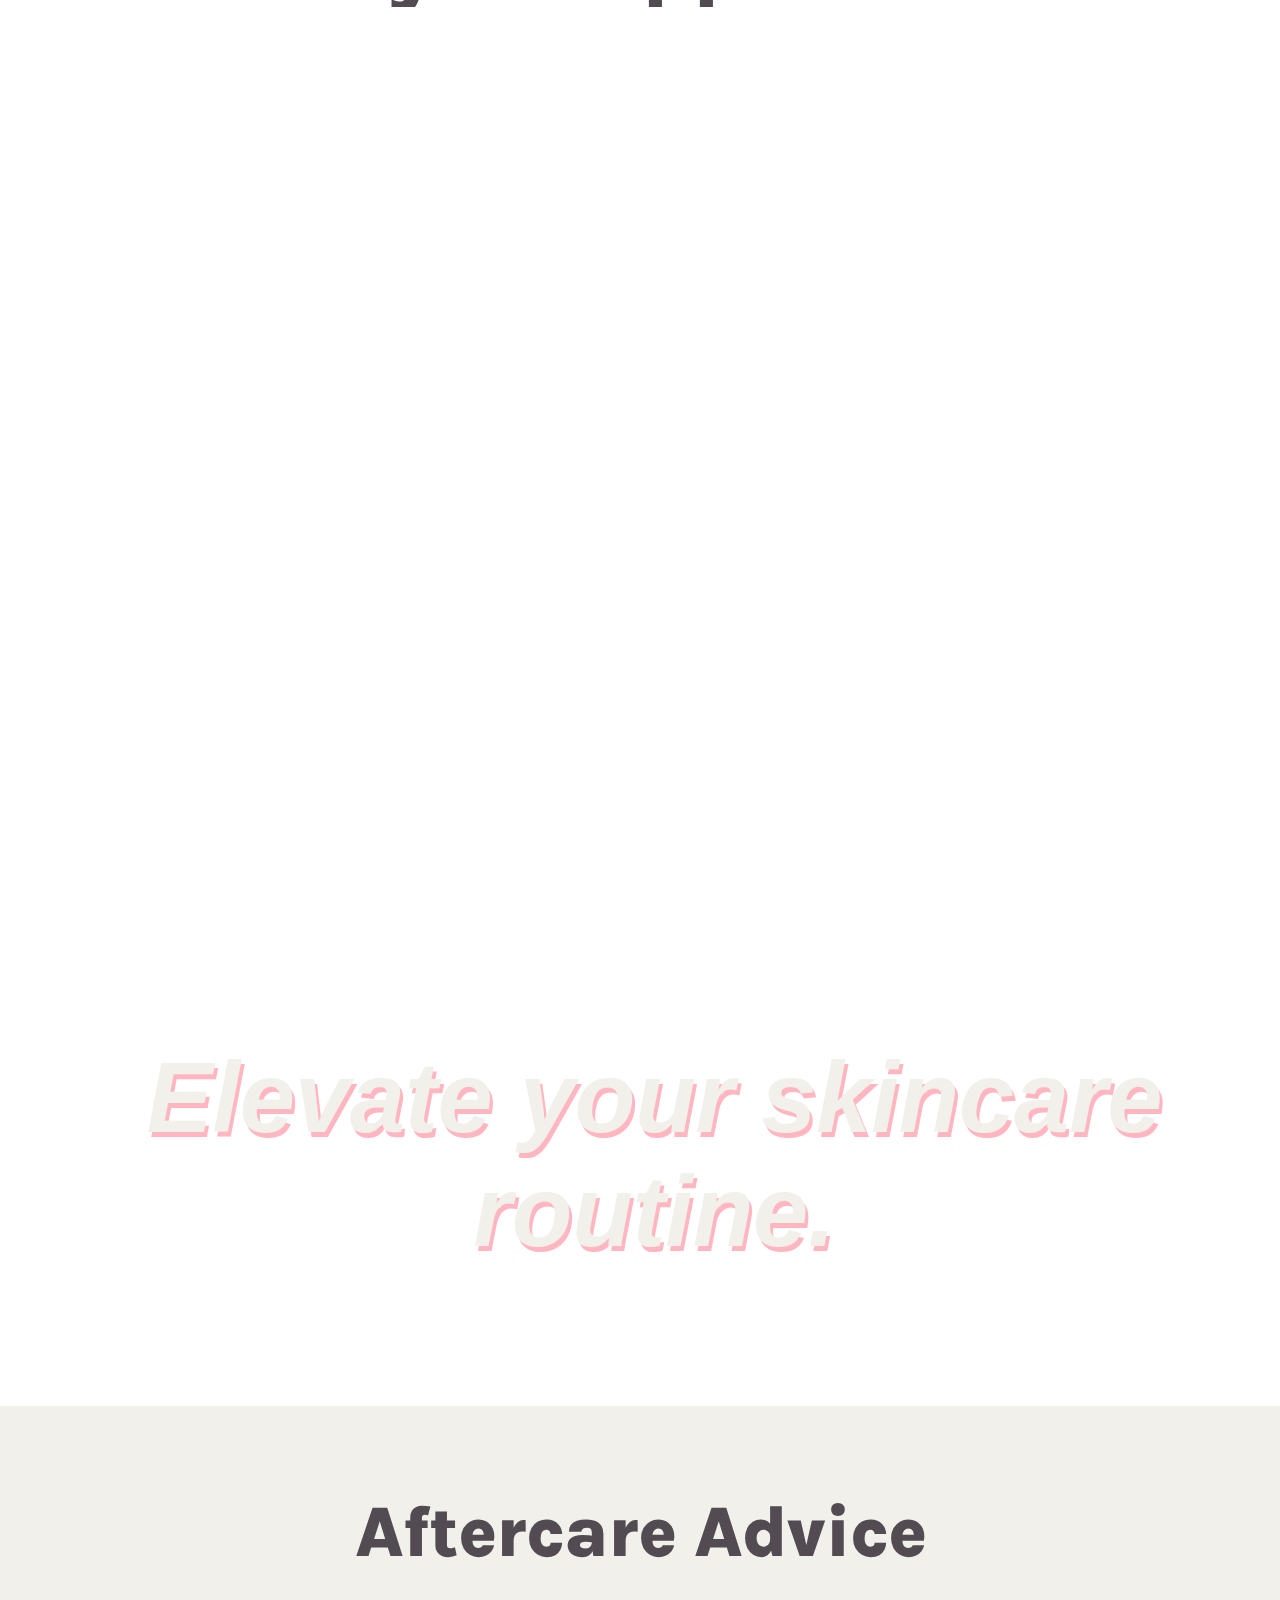
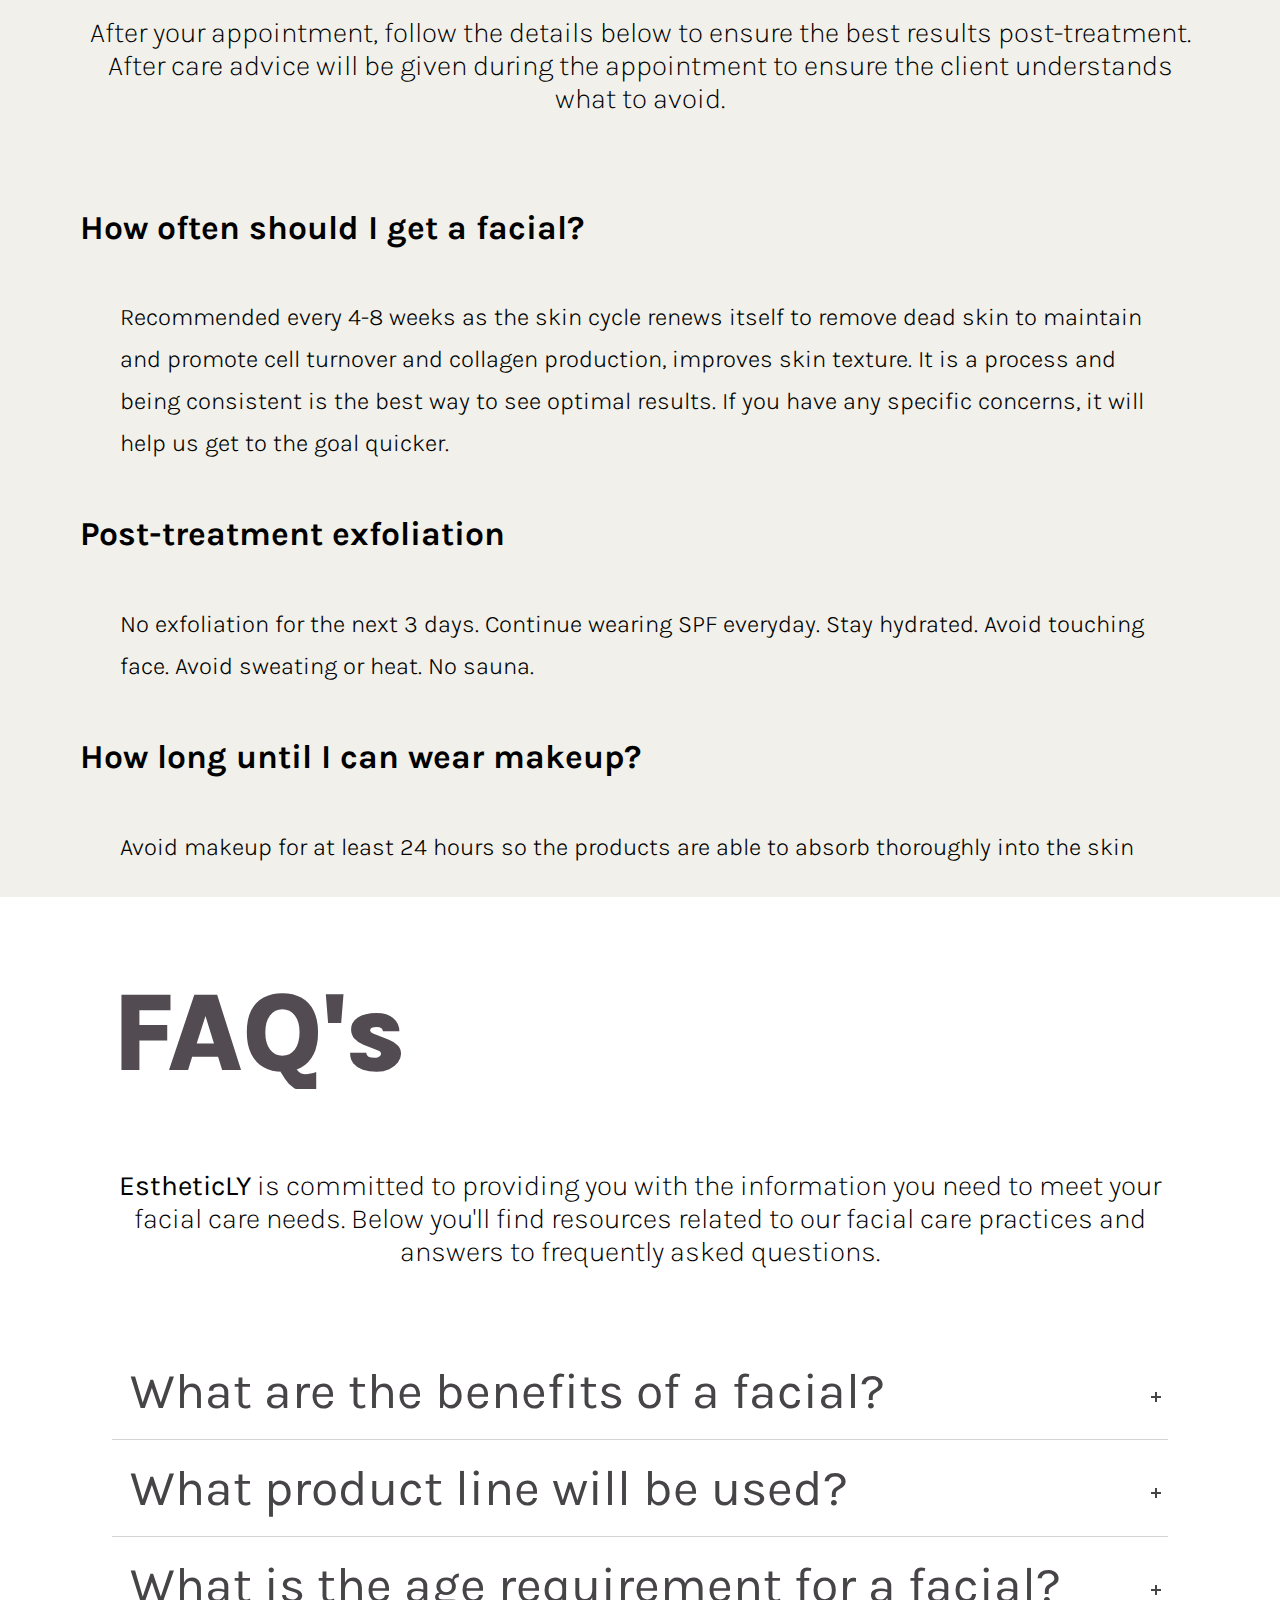
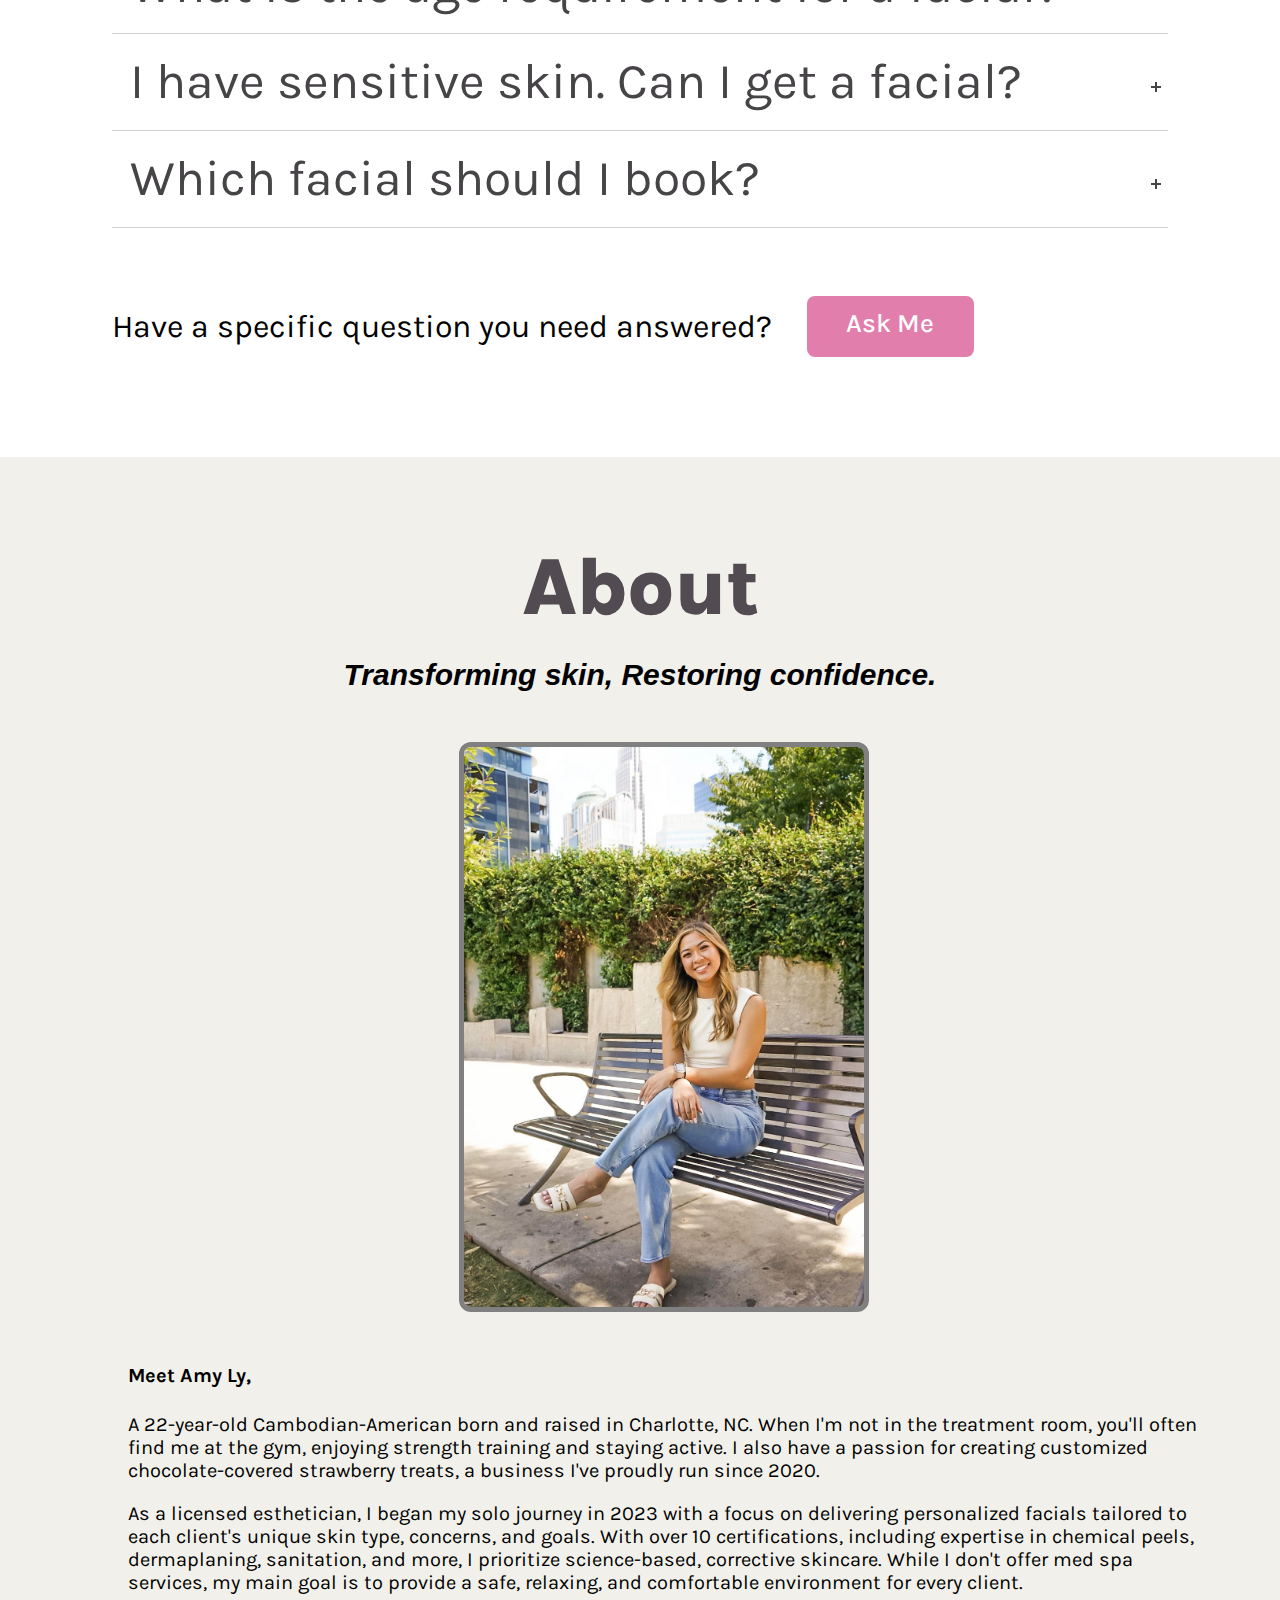
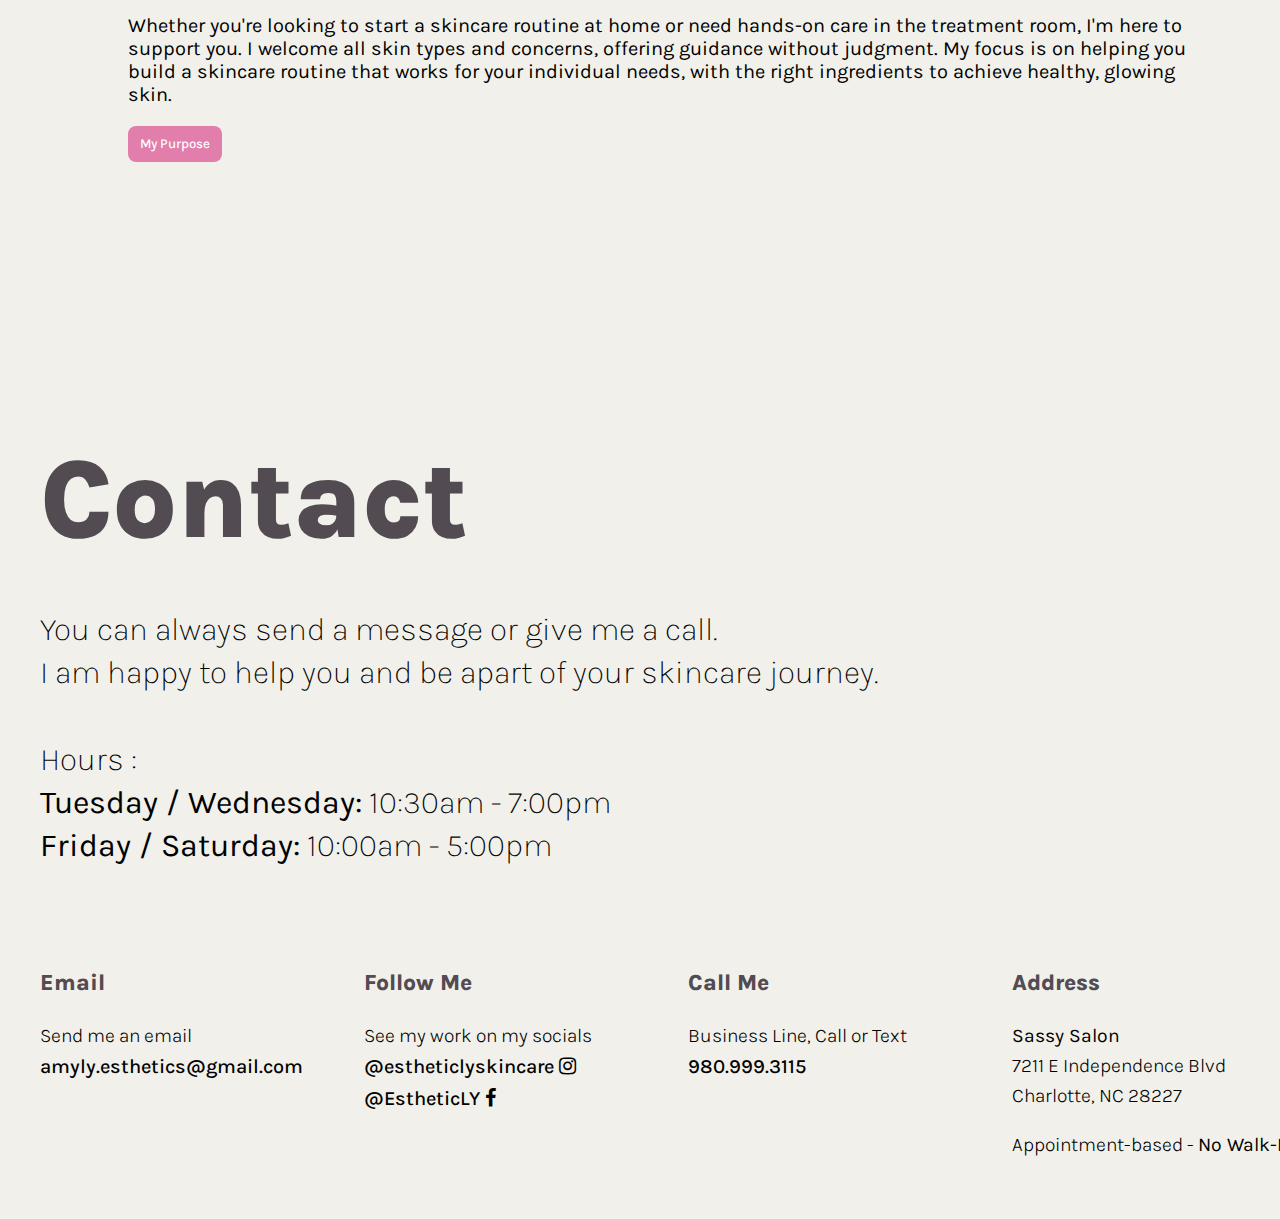
==== commit 417c4109: "grammar fix on prep info" ====
--- a/index.html
+++ b/index.html
@@ -136,7 +136,7 @@
                 <div class="text-items">
                     <ul class="text-list">
                         <li>Expect thorough questions in the beginning so I know what we are working with. I can go step by step in depth with each product we are using and why </li>
-                        <li>Double cleanse, exfoliate, extract if needed, mask, mask (neck and shoulder massage), serums, moisturizer</li>
+                        <li>Double cleanse, exfoliate, extract if needed, mask, massage (neck and shoulder massage), serums, moisturizer</li>
                     </ul>
                 </div>
                 </div>
--- a/styles.css
+++ b/styles.css
@@ -483,7 +483,7 @@
         color: #F1F0EA;
         text-align: center;
         padding: 3rem;
-        padding-top: 17rem;
+        padding-top: 11rem;
         font-size: 6.2rem;
         font-family: 'Blanvad', sans-serif;
         font-style: italic;
@@ -498,7 +498,7 @@
   
  /* backgrounds img */
   .cd-section {
-    background-image: url("./Images/handsOn2.jpg");
+    background-image: url(./Images/handsOn2.jpg);
   }
 
 
@@ -559,7 +559,6 @@
 }
 
 .contact-card {
-    /* background-color: var(--white); */
     text-align: center;
     border-radius: 20px;
     flex-direction: column;
@@ -633,59 +632,8 @@
 }
 
 
-
-
   #footer {
     background: #534B52;
-  }
-
-
-  /* EDAR U CAN REMOVE FOOTER CSS IF UR WORKING ON IT   <<<<<<<<<<<<<================================ */
-  /* Footer CSS  */
-
-  .footer-content {
-    height: 280px;
-    font-family: "Karla", sans-serif ;
-    color: #E0DDCF;
-    position: relative;
-    bottom: 0;
-    
-  }
-
-  /* .footer-sub {
-    /* z-index: 0;
-    bottom: 0px;
-    left: 2.5%;
-    height: 320px;
-    width: 95%;
-    padding-left: 0.7125rem;
-    padding-right: 0.7125rem;
-    text-align: left; */
-  /* } */ */
-
-  .footer-card {
-    flex-flow: column wrap;
-    position: relative;
-    display: flex;
-    flex-direction: row-reverse;
-    align-content: center;
-    justify-content: center;
-    margin-top: 3rem;
-  }
-
-
-  .footer-data2 ul{
-    list-style-type: disc;
-    margin-block-start: 1em;
-    margin-block-end: 1em;
-    margin-inline-start: 0px;
-    margin-inline-end: 0px;
-    padding-inline-start: 40px;
-    unicode-bidi: isolate;
-    list-style: none;
-    margin-top: 4rem;
-    text-align: center;
-
   }
 
 
@@ -735,23 +683,23 @@
     }
 
 
-  @media screen and (max-width: 1024px) { 
-
-    .about-container {
-        /* flex-wrap: wrap; */
+  @media screen and (max-width: 1454px) { 
+
+     .about-container {
+        align-items: center;
         flex-direction: column;
     }
 
-    .about-img {
-        border: 5px #F1F0EA;
-        box-shadow: 12px 8px #534b52;
-        margin: 7px;
-        margin-left: 11rem;
-        min-width: 230px;
-        height: 57.35vw;
-        width: 40vw;
-    }
-
+    .cd-section {
+        h2 {
+            padding-top: 7rem;
+            padding-right: 1.2rem;
+        }
+  }
+
+    .cd-section--bg-fixed {
+        min-height: 53vh;
+    }
 }
 
 @media screen and (max-width:770px) {
@@ -763,8 +711,8 @@
 
     #about h3 {
         font-size: 1.2rem;
-        width: 200px;
-        margin-left: 5.55rem;
+        /* margin-left: 5.55rem;  */
+        text-align: center;
         padding-top: 30px;
     }
 
@@ -774,19 +722,12 @@
 
     .about-container {
 
-        padding-right: 6vw;
-        padding-left: 20vw;
-
         .about-img {
-            /* border: 5px solid grey; */
             border: 5px #F1F0EA;
             box-shadow: 9px 8px #534b52;
-            margin: 7px;
-            margin-left: 2.8rem;
             min-width: 230px;
             height: 25rem;
             width: 15rem;
-            
         }
     
         .about-content {
@@ -795,7 +736,6 @@
             margin-left: auto;
             margin-right: auto;
             padding-top: 10px;
-            width: 100%;
 
         }
 
@@ -810,10 +750,13 @@
     .about-section {
         grid-template-columns: 1fr;
         row-gap: 3vw;
-    }
-    .about-content {
+
+        margin-left: 2vw;
+        margin-right: 2vw;
         justify-content: center;
-    }
+        
+    }
+
     .info-content {
         margin: 0 auto;
 
@@ -838,7 +781,6 @@
      .prep h1 {
         font-size: 2.6rem;
         font-family: "Karla", sans-serif ;
-        margin-right: 1.3rem;
     } 
 
     .before-items {
@@ -852,7 +794,6 @@
        
      .container {
         align-content: center;
-        /* margin: 1.5rem .5rem auto; */
         padding: 0;
         margin: 0;
     }
@@ -864,7 +805,6 @@
         font-weight: 250;
         text-align: center;
         padding: 1.2rem;
-        padding-right: 1.6rem;
         }
     }
 
@@ -931,11 +871,12 @@
  }
 
  /* Hero IMG Mid-Section */
+
     .cd-section {
         margin-left: -8px;
 
         h2 {
-            padding-top: 9.2rem;
+            padding-top: 8rem;
             padding-right: 1.2rem;
             font-size: 3.6rem;
             color: #F1F0EA;
@@ -943,11 +884,9 @@
         }
   }
 
-/*     } */
-/*     .cd-section--bg-fixed {
-        min-height: 56vh;
-        background-attachment: fixed;
-    } */
+  .cd-section--bg-fixed {
+    min-height: 48vh;
+  }
 
     /* FAQ Section */
     #questions {
@@ -1024,29 +963,8 @@
     }
 }
 
-
-
-
-    /* -- Small Devices */
-
-    @media screen and (max-width: 420px) {
-
-        .abour-section {
-            grid-template-columns: 1fr;
-           
-        }
-        .about-content {
-            width: 100%;
-        }
-    
-        .about-container {
-            flex-wrap: wrap;
-            margin-left: -3.5rem;
-        }
-    
-        .about-img {
-            height: 29rem;
-             width: 19rem;
-        }
-
+@media only screen and (min-width : 320px) and (max-width : 480px) {
+    .cd-section {
+	    background: url(./Images/handsOn2.jpg) no-repeat center center fixed;
+    }
 }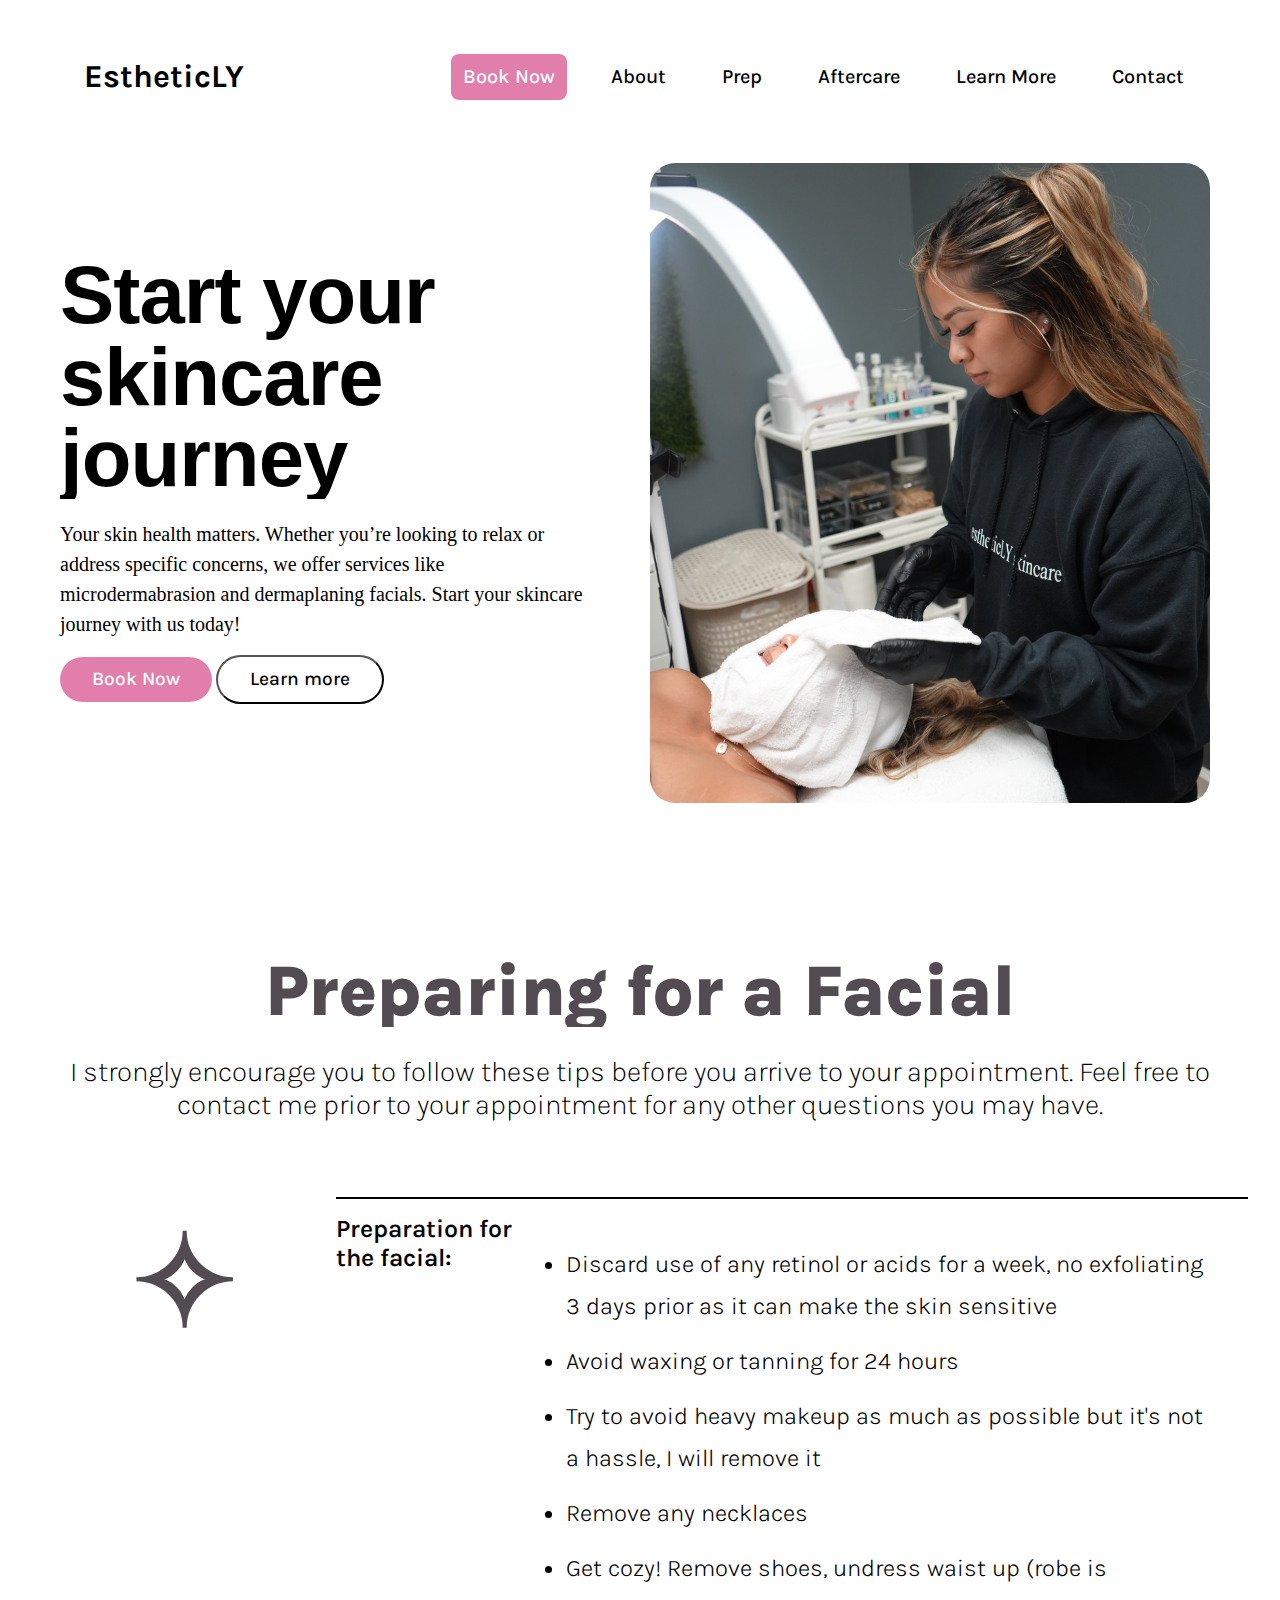
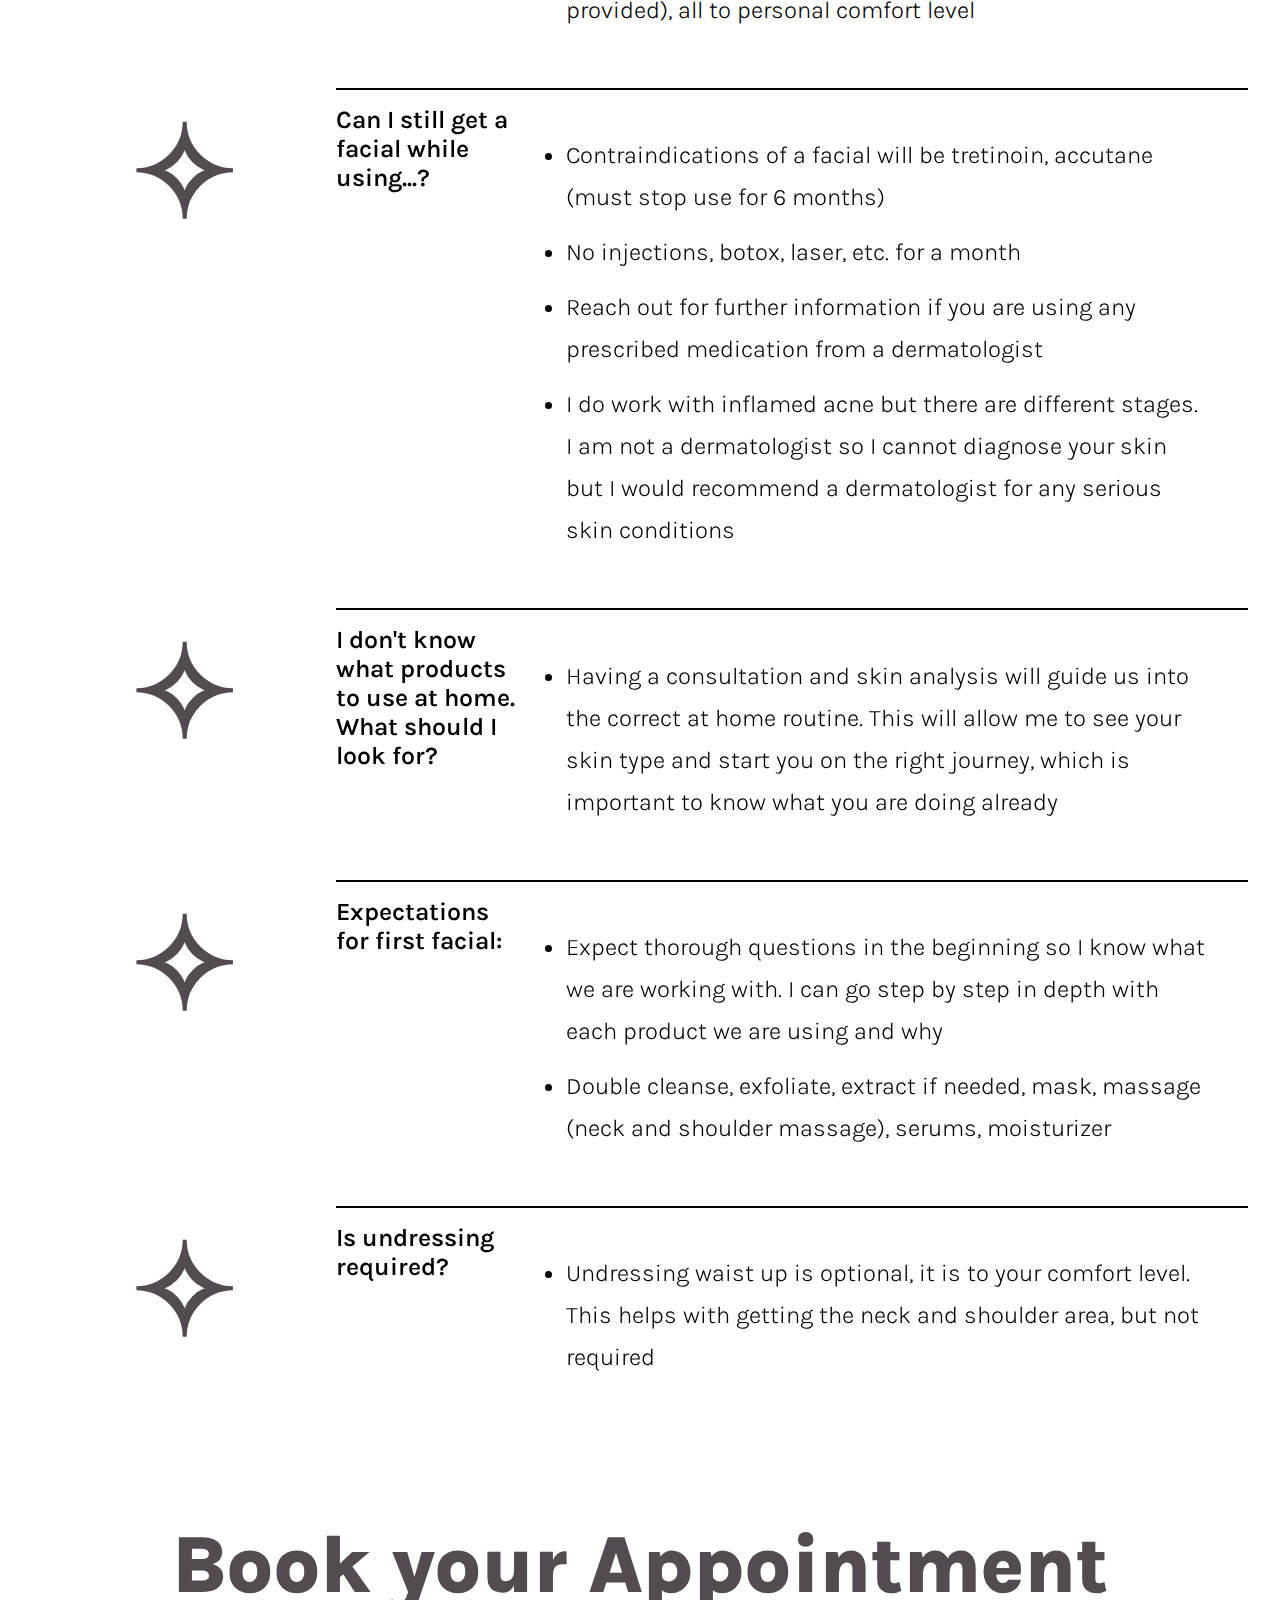
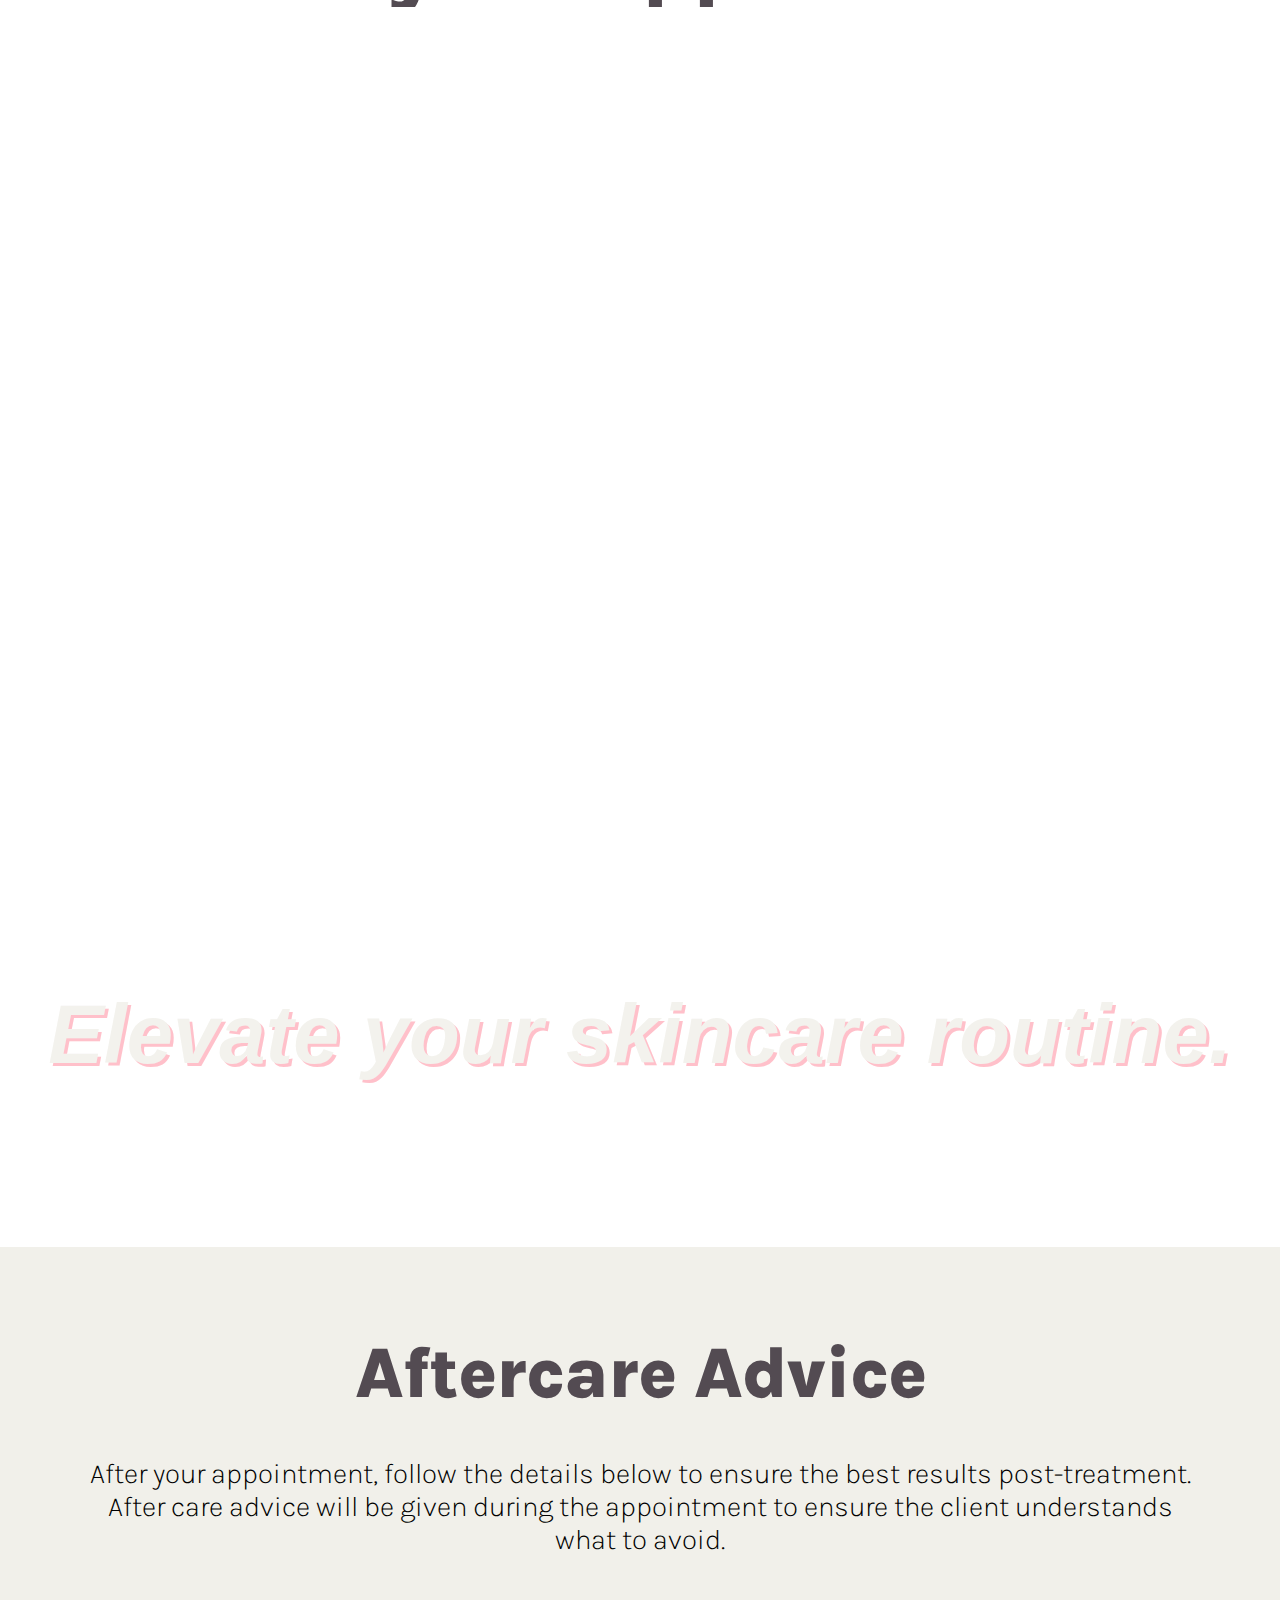
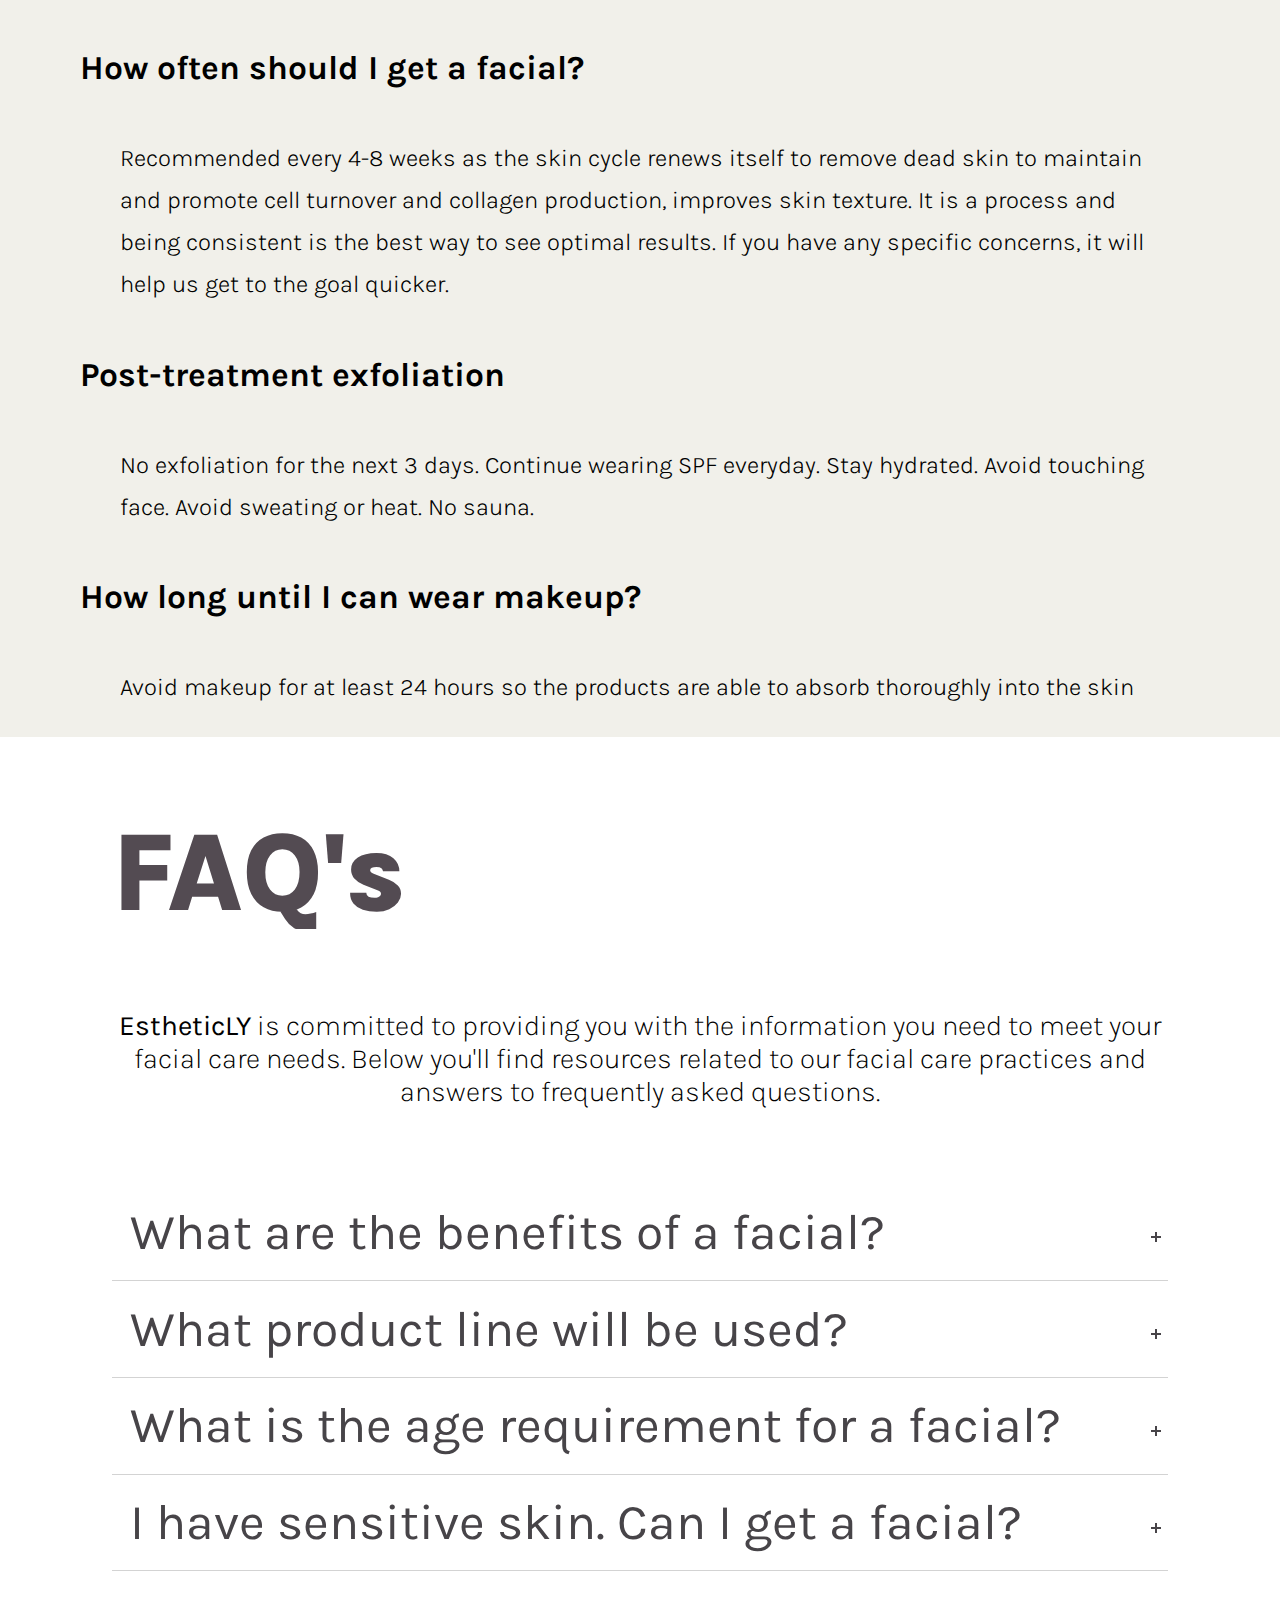
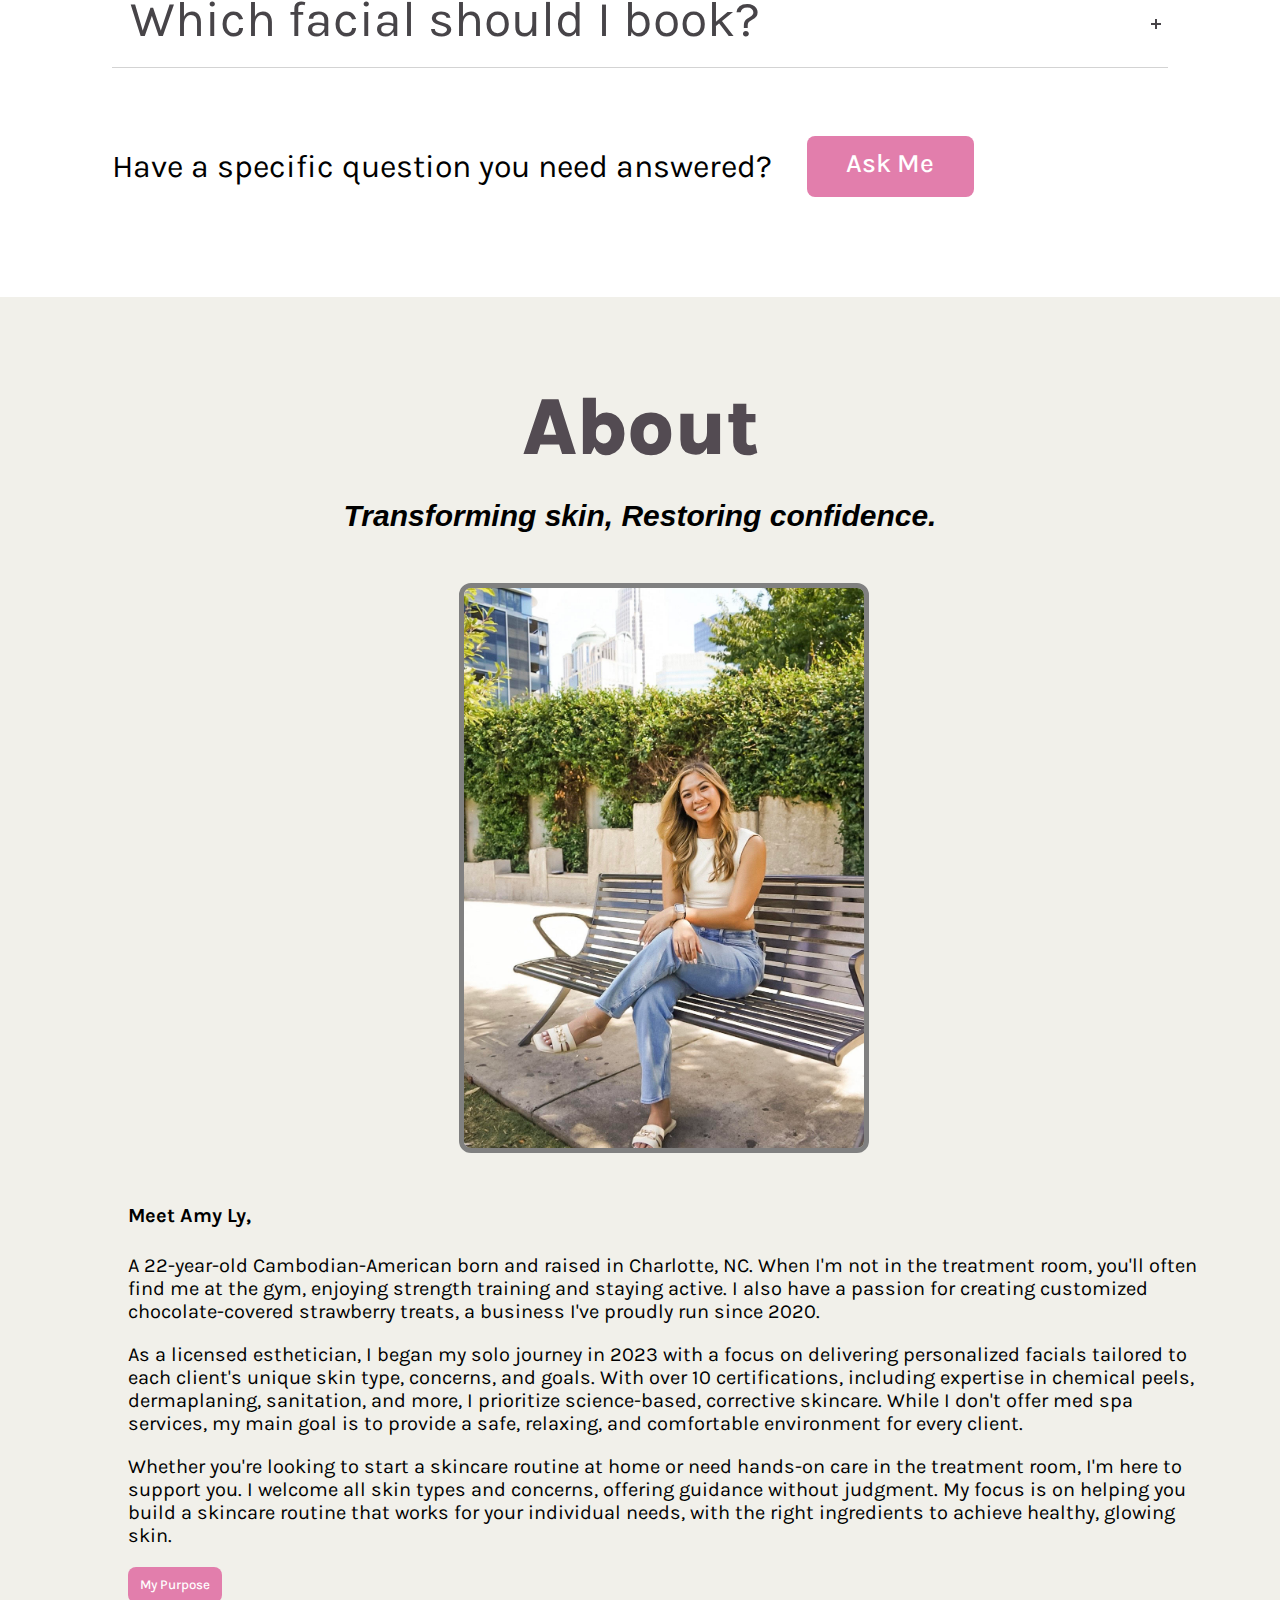
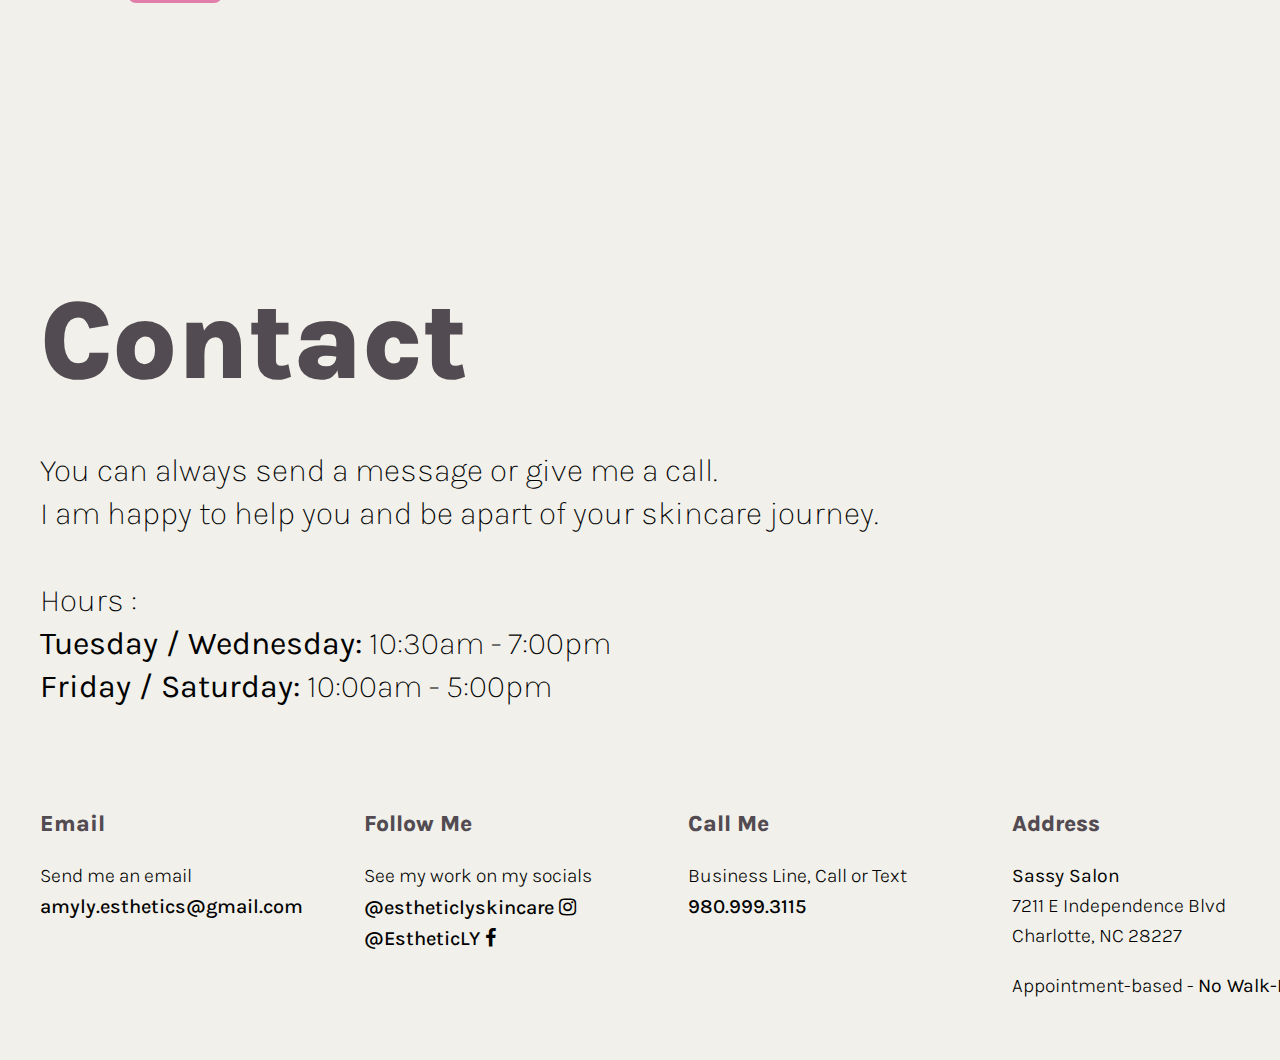
==== commit edbca3f1: "css update for bottom img" ====
--- a/index.html
+++ b/index.html
@@ -164,10 +164,18 @@
 
     </div>
     
-    <div class="cd-section cd-section--bg-fixed">
+    <!-- <div class="cd-section cd-section--bg-fixed">
         <h2>Elevate your skincare routine.</h2>
         <div class="cd-section">
-            <!-- img cover appears here -->
+            
+        </div>
+    </div> -->
+
+    <div class="lower-img">
+        <div class="caption">
+        <span class="lower-img-text">
+            Elevate your skincare routine.
+        </span>
         </div>
     </div>
 
--- a/styles.css
+++ b/styles.css
@@ -473,7 +473,7 @@
 
 
 /* img mid section  */
-  .cd-section {
+  /* .cd-section {
     background-size: cover;
     background-repeat: no-repeat;
     background-position: center center;
@@ -494,11 +494,49 @@
   .cd-section--bg-fixed {
     min-height: 55vh;
     background-attachment: fixed;
-  }
-  
- /* backgrounds img */
+
+    background-size: cover;
+    background-repeat: no-repeat;
+    background-position: center;
+    position: relative;
+    opacity: .85;
+  }
+  
+ 
   .cd-section {
     background-image: url(./Images/handsOn2.jpg);
+  } */
+
+  /* ---------------------------------------------------------- */
+
+  .lower-img {
+    background-image: url(./Images/handsOn2.jpg);
+    min-height: 400px;
+  }
+  .lower-img {
+    position: relative;
+    opacity: 0.85;
+    background-attachment: fixed;
+    background-position: center;
+    background-repeat: no-repeat;
+    background-size: cover;
+  }
+
+  .caption {
+    position: absolute;
+    left: 0;
+    top: 35%;
+    width: 100%;
+    text-align: center;
+  }
+  .lower-img-text {
+    background-color: transparent;
+    color: #F1F0EA;
+    font-size: 5.2rem;
+    font-family: 'Blanvad', sans-serif;
+    font-style: italic;
+    font-weight: 900;
+    text-shadow: 3px 3px lightpink;
   }
 
 
@@ -683,6 +721,12 @@
     }
 
 
+  @media only screen and (max-width 1024px){
+    .lower-img {
+        background-attachment: scroll;
+    }
+  }
+
   @media screen and (max-width: 1454px) { 
 
      .about-container {
@@ -690,7 +734,7 @@
         flex-direction: column;
     }
 
-    .cd-section {
+    /* .cd-section {
         h2 {
             padding-top: 7rem;
             padding-right: 1.2rem;
@@ -699,7 +743,7 @@
 
     .cd-section--bg-fixed {
         min-height: 53vh;
-    }
+    } */
 }
 
 @media screen and (max-width:770px) {
@@ -872,7 +916,7 @@
 
  /* Hero IMG Mid-Section */
 
-    .cd-section {
+    /* .cd-section {
         margin-left: -8px;
 
         h2 {
@@ -886,6 +930,15 @@
 
   .cd-section--bg-fixed {
     min-height: 48vh;
+  } */
+
+
+  .caption {
+    top: 27%;
+  }
+
+  .lower-img-text {
+    font-size: 3.5rem;
   }
 
     /* FAQ Section */
@@ -963,8 +1016,8 @@
     }
 }
 
-@media only screen and (min-width : 320px) and (max-width : 480px) {
+/* @media only screen and (min-width : 320px) and (max-width : 480px) {
     .cd-section {
 	    background: url(./Images/handsOn2.jpg) no-repeat center center fixed;
     }
-}+} */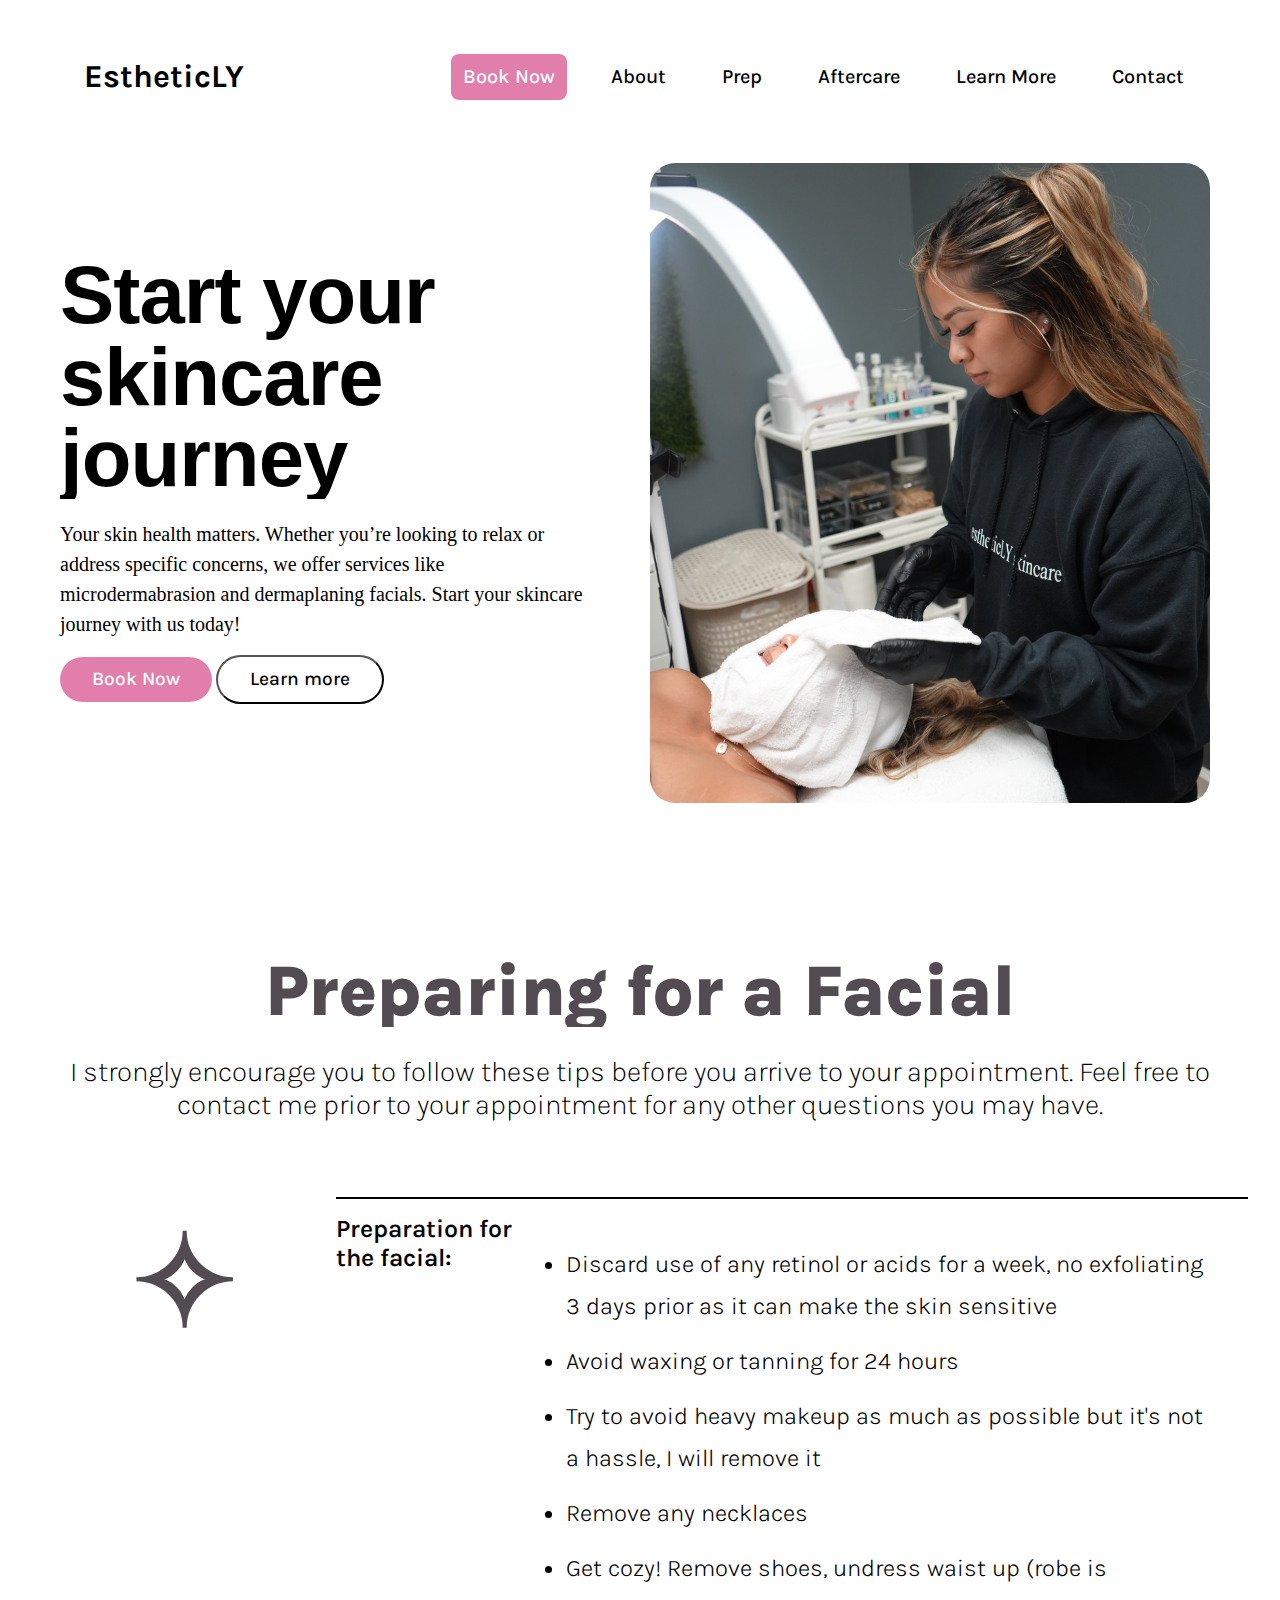
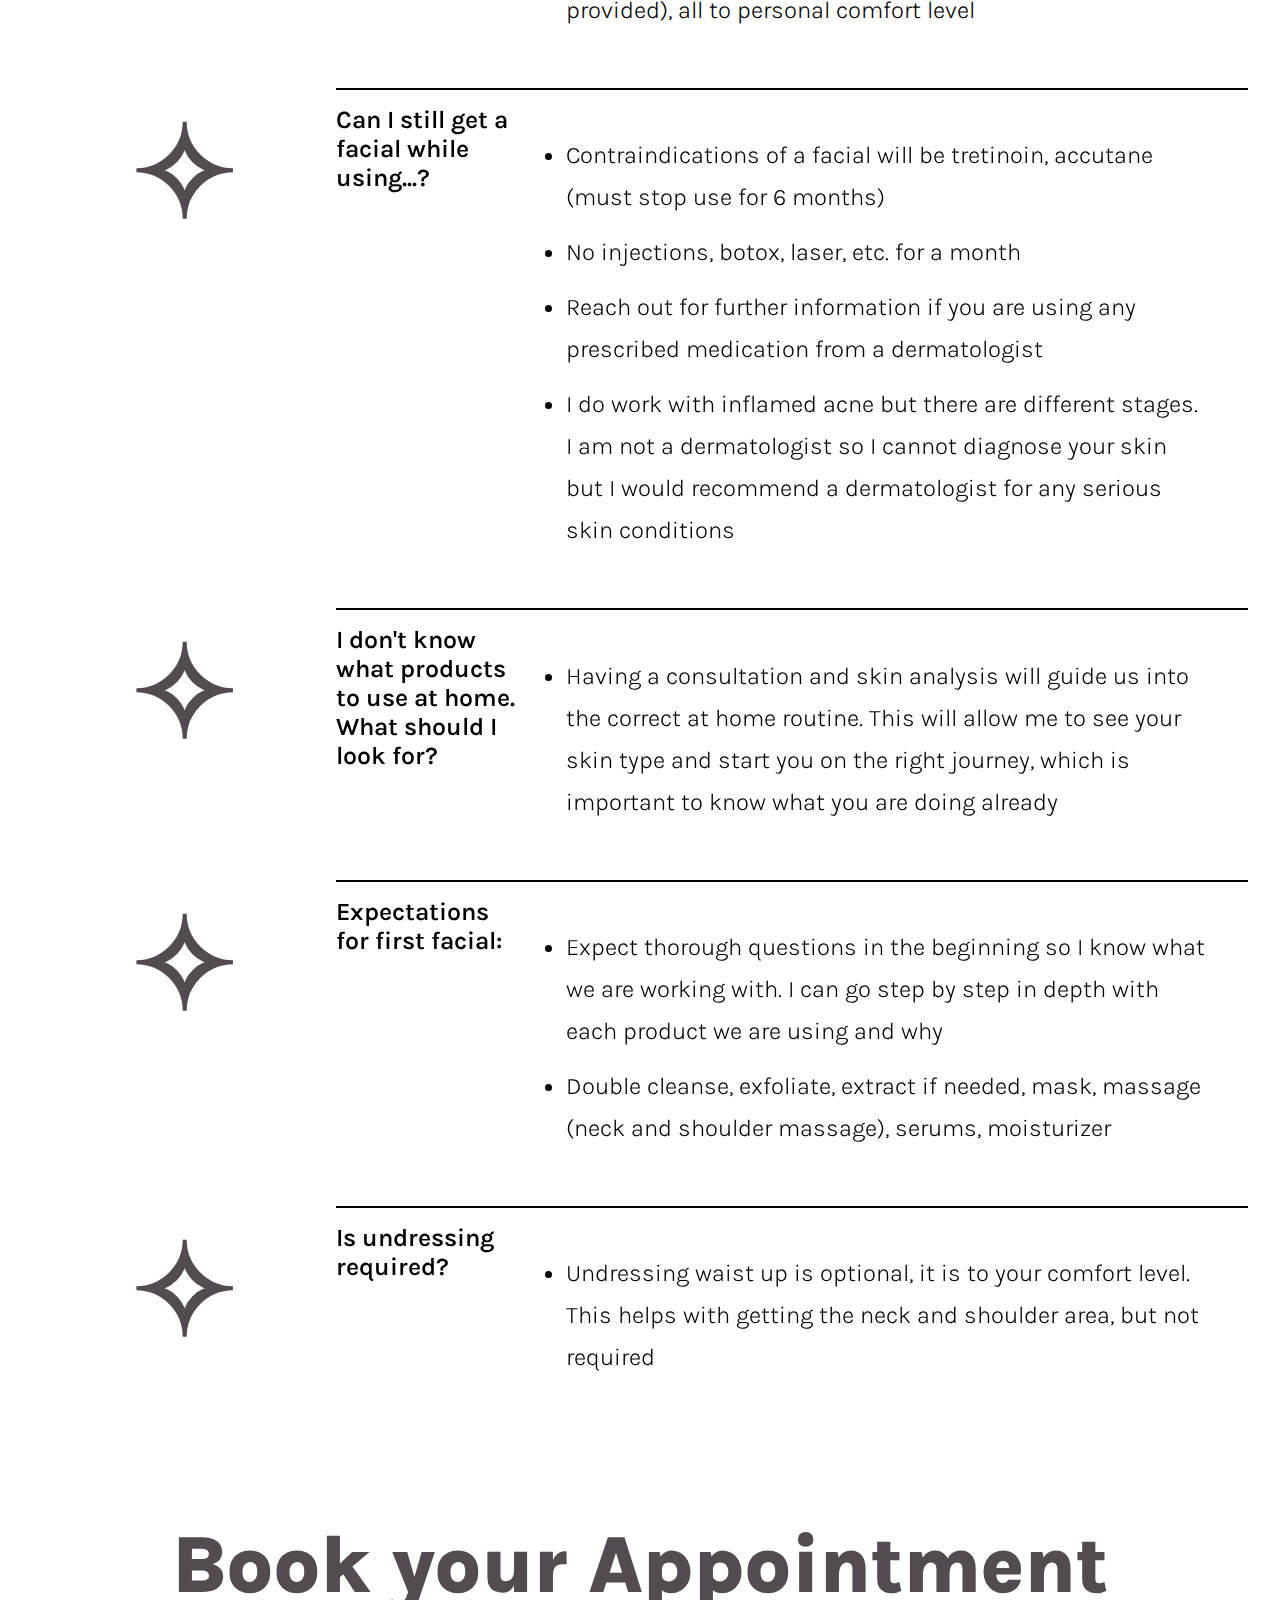
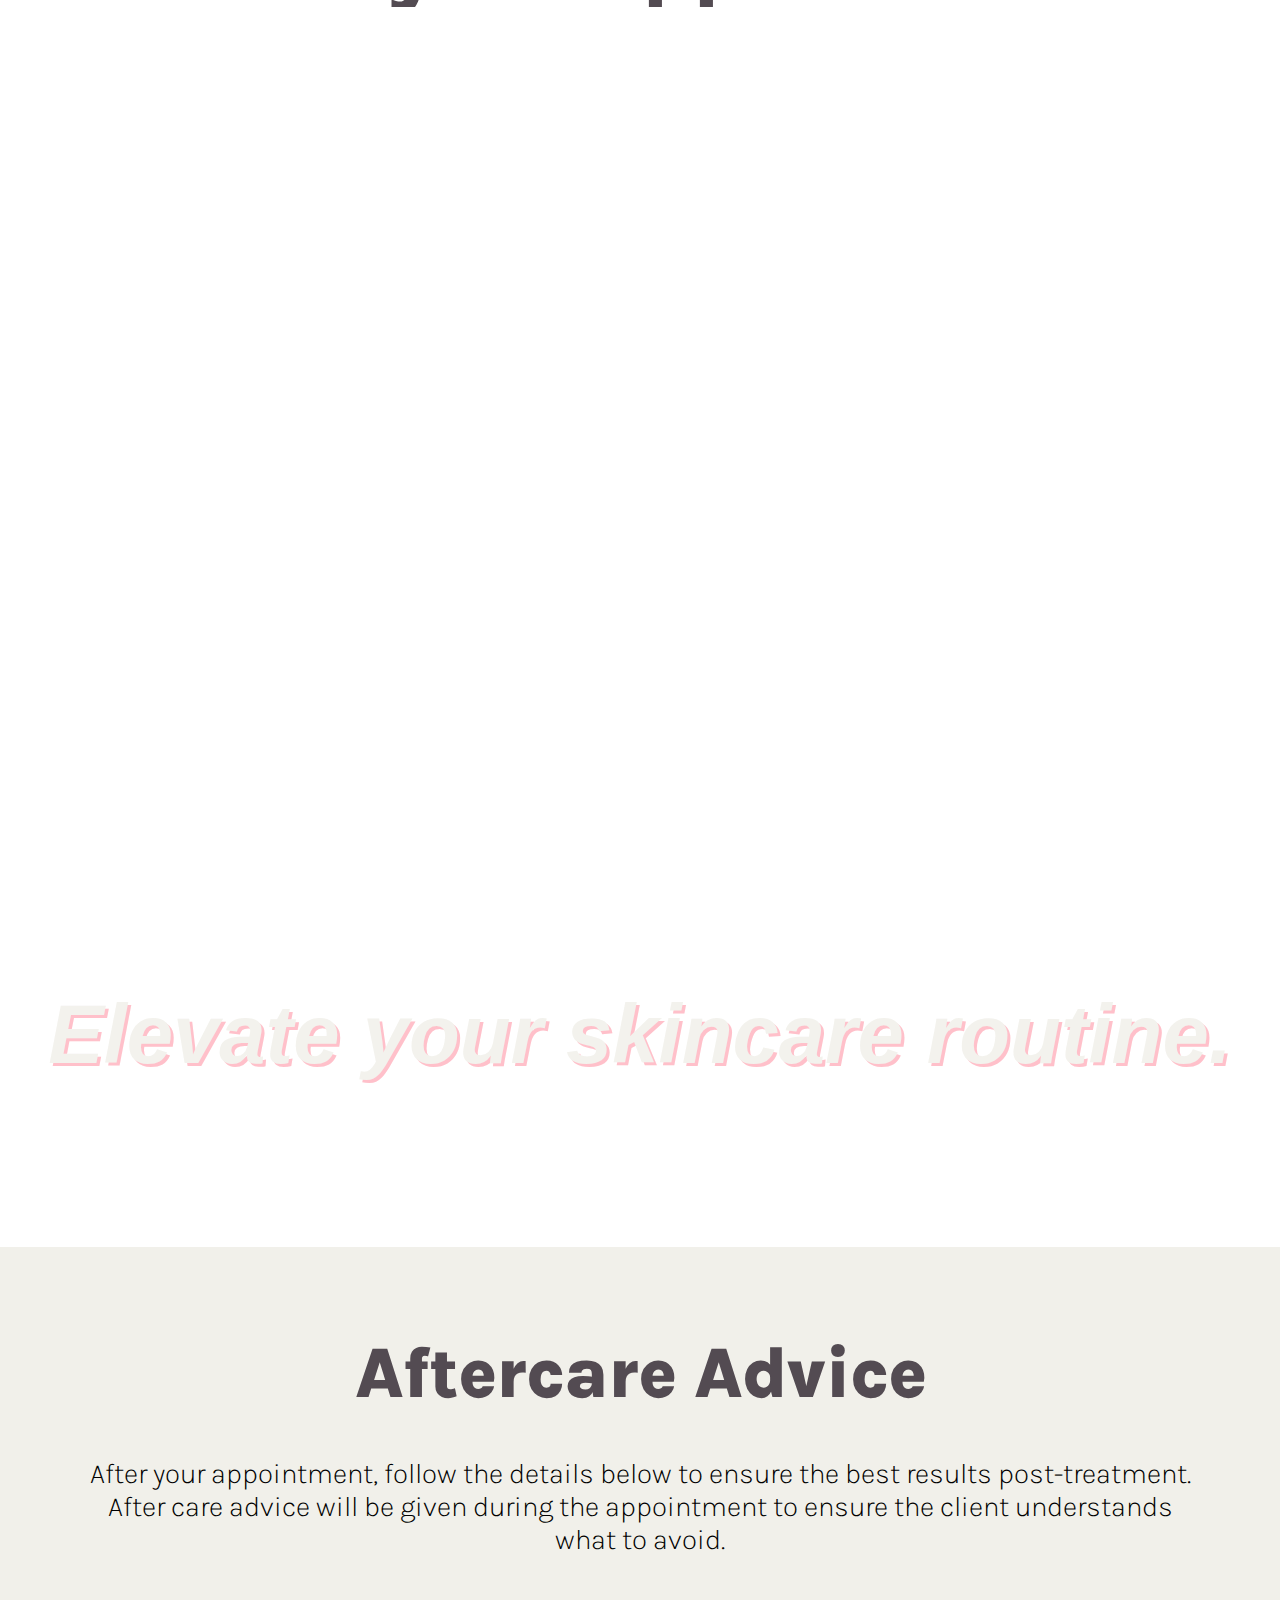
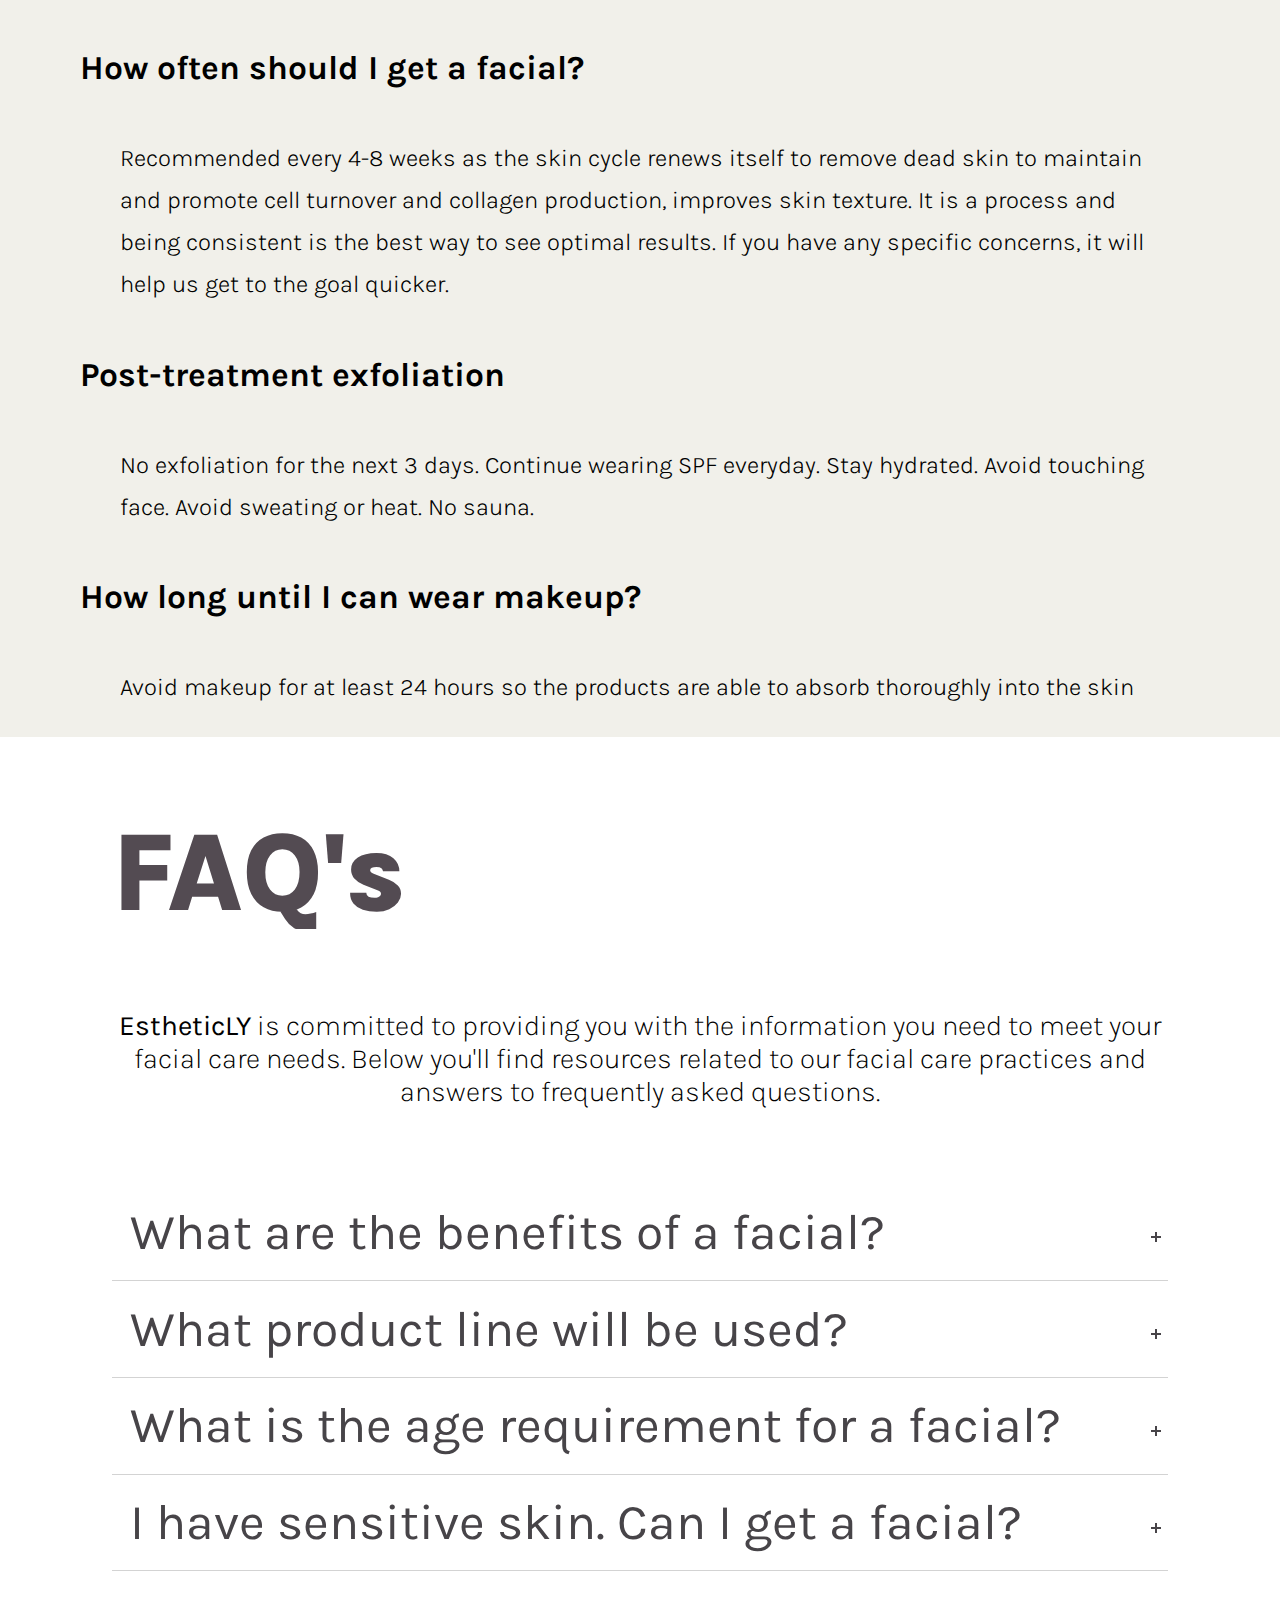
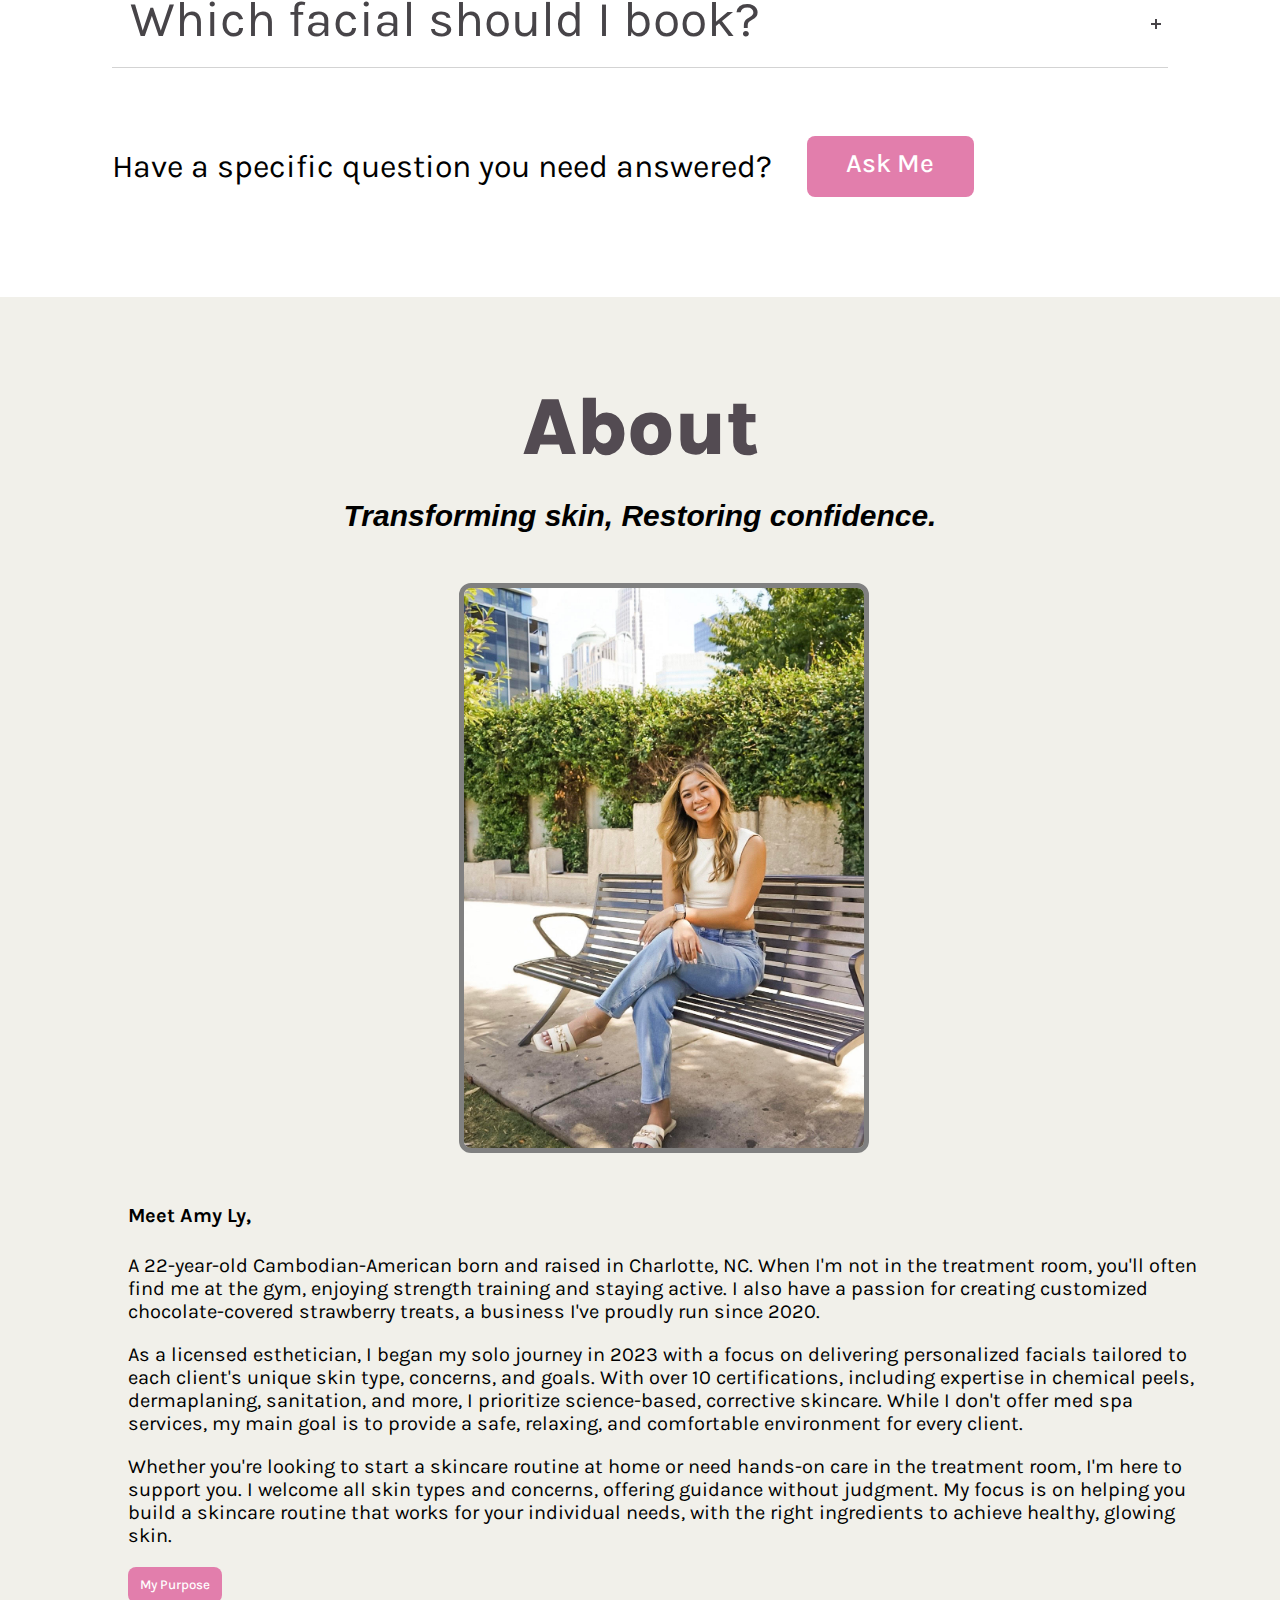
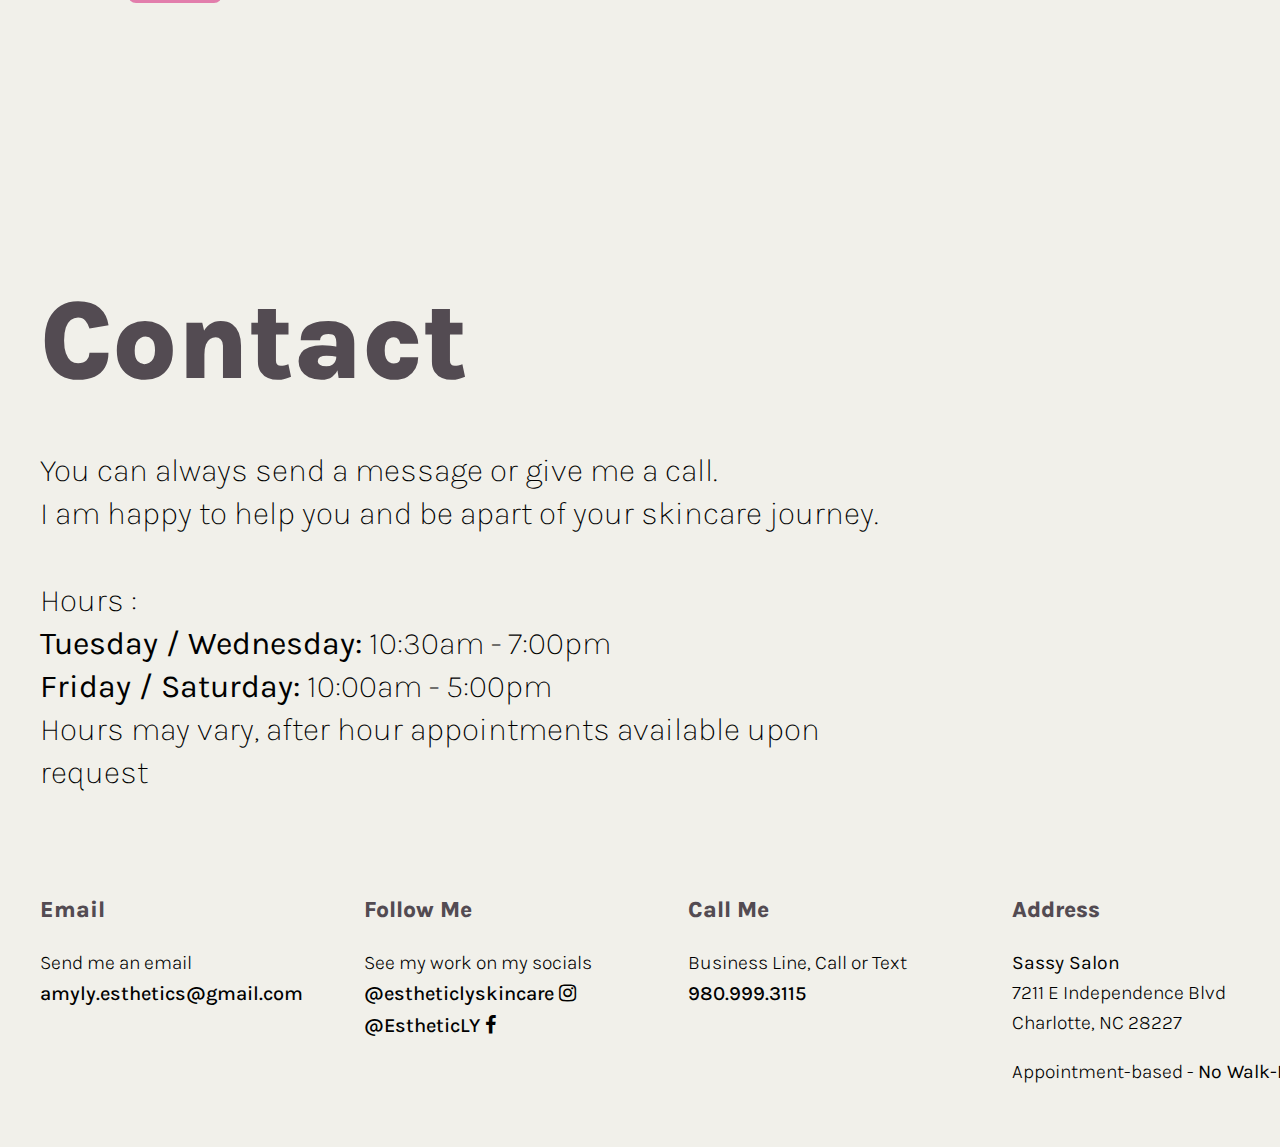
==== commit 3a3f58e4: "added hours may vary text" ====
--- a/index.html
+++ b/index.html
@@ -32,9 +32,9 @@
             <ul class="nav-links">
                 <li><a class="bookingBtn" href="#book" id="navBookNowBtn">Book Now</a></li>
                 <li><a href="#about">About</a></li>
-                <li><a href="#before">Prep</a></li>
+                <li><a href="#prep">Prep</a></li>
                 <li><a href="#aftercare">Aftercare</a></li>
-                <li><a href="#questions">Learn More</a></li>
+                <li><a href="#learnMore">Learn More</a></li>
                 <li><a href="#contact">Contact</a></li>
             </ul>
         </div>
@@ -54,9 +54,9 @@
             <div class="menu-links">
                 <li><a class="bookingBtn" href="#book" onclick="toggleMenu()" id="hamBookNowBtn">Book Now</a></li>
                 <li><a href="#about" onclick="toggleMenu()">About</a></li>
-                <li><a href="#before" onclick="toggleMenu()">Prep</a></li>
+                <li><a href="#prep" onclick="toggleMenu()">Prep</a></li>
                 <li><a href="#aftercare" onclick="toggleMenu()">Aftercare</a></li>
-                <li><a href="#questions" onclick="toggleMenu()">Learn More</a></li>
+                <li><a href="#learnMore" onclick="toggleMenu()">Learn More</a></li>
                 <li><a href="#contact" onclick="toggleMenu()">Contact</a></li>
             </div>
         </div>
@@ -293,7 +293,8 @@
                             <br>
                             Hours :<br>
                             <Strong>Tuesday / Wednesday:</Strong>  10:30am - 7:00pm <br>
-                            <Strong> Friday / Saturday:</Strong>  10:00am - 5:00pm 
+                            <Strong> Friday / Saturday:</Strong>  10:00am - 5:00pm <br>
+                            Hours may vary, after hour appointments available upon request
                             </p>
                     </div>
                 </div>
--- a/styles.css
+++ b/styles.css
@@ -3,6 +3,7 @@
     margin: 0; */
     scroll-behavior: smooth;
 
+    -webkit-overflow-scrolling: touch;
 }
 
 body{
@@ -721,7 +722,7 @@
     }
 
 
-  @media only screen and (max-width 1024px){
+  @media only screen and (max-width: 1024px) {
     .lower-img {
         background-attachment: scroll;
     }
@@ -933,12 +934,16 @@
   } */
 
 
-  .caption {
+  /* .caption {
     top: 27%;
   }
 
   .lower-img-text {
     font-size: 3.5rem;
+  } */
+
+  .lower-img {
+    display: none;
   }
 
     /* FAQ Section */
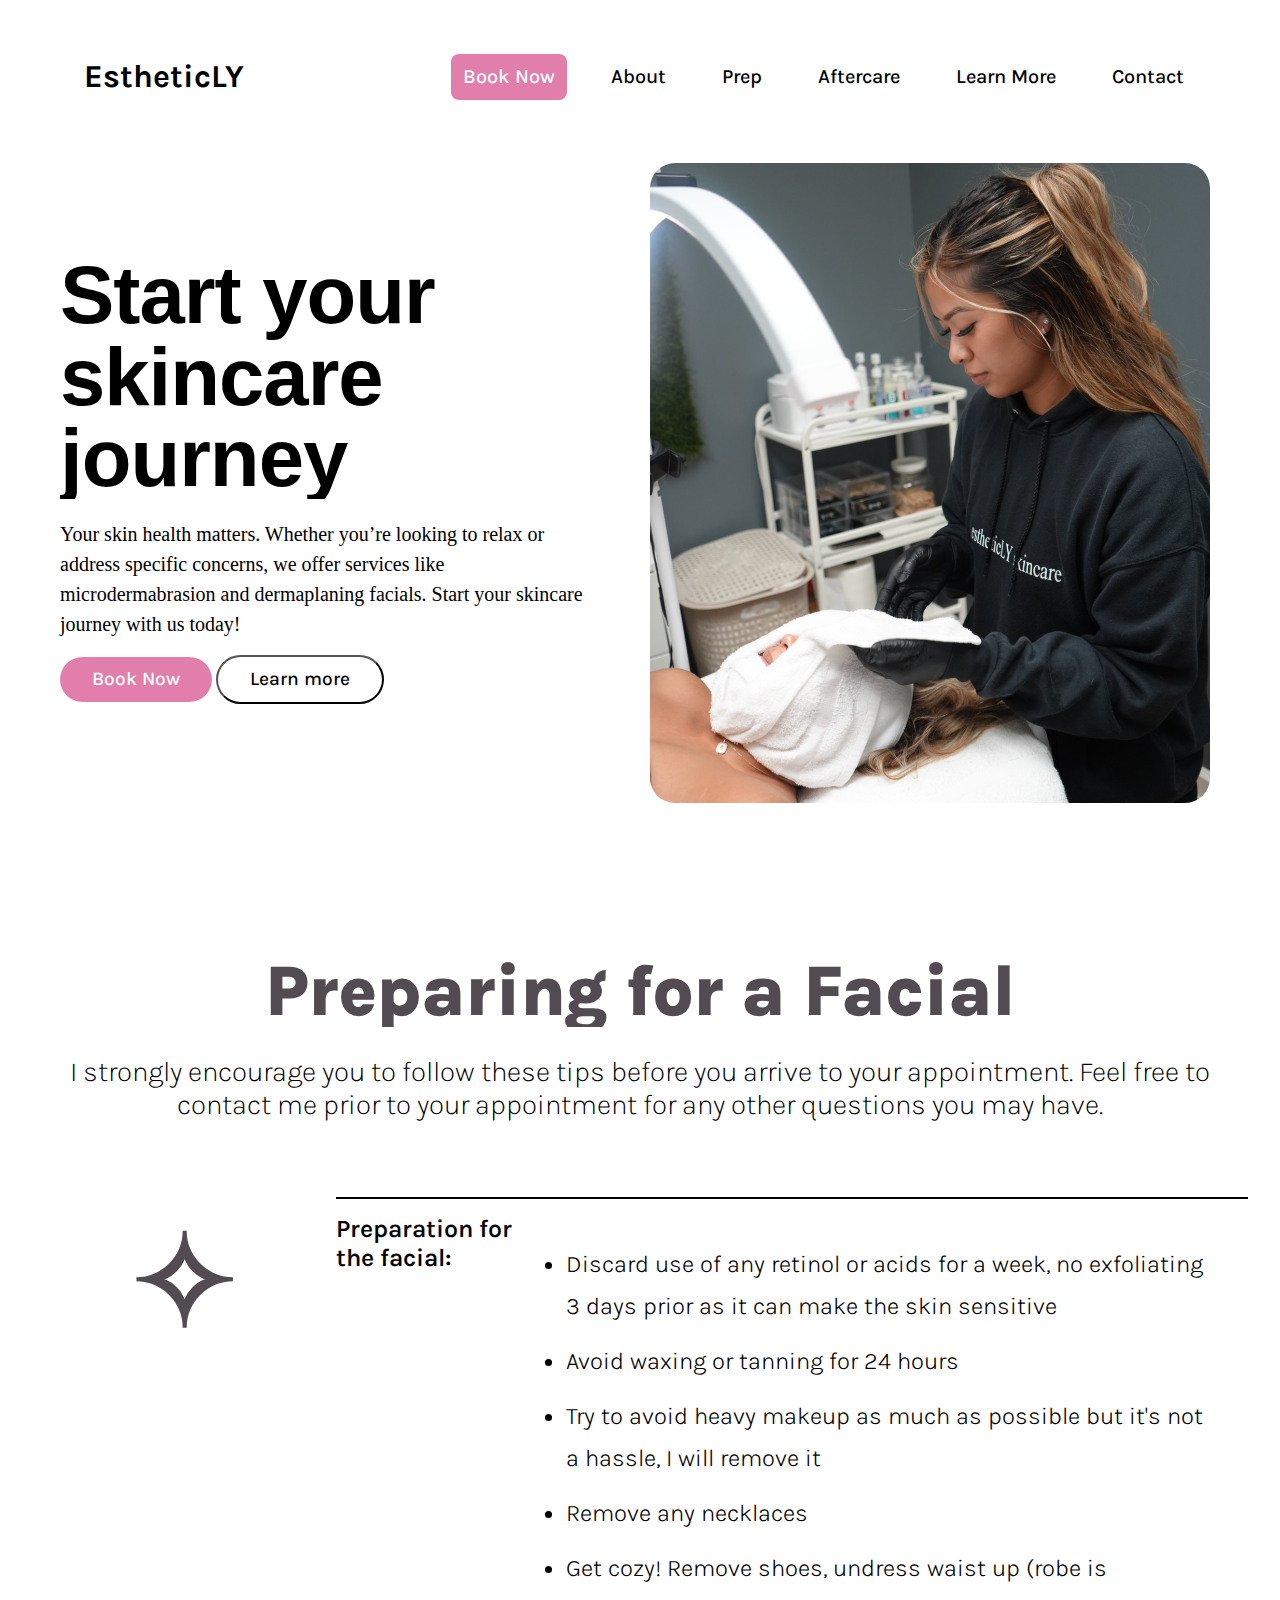
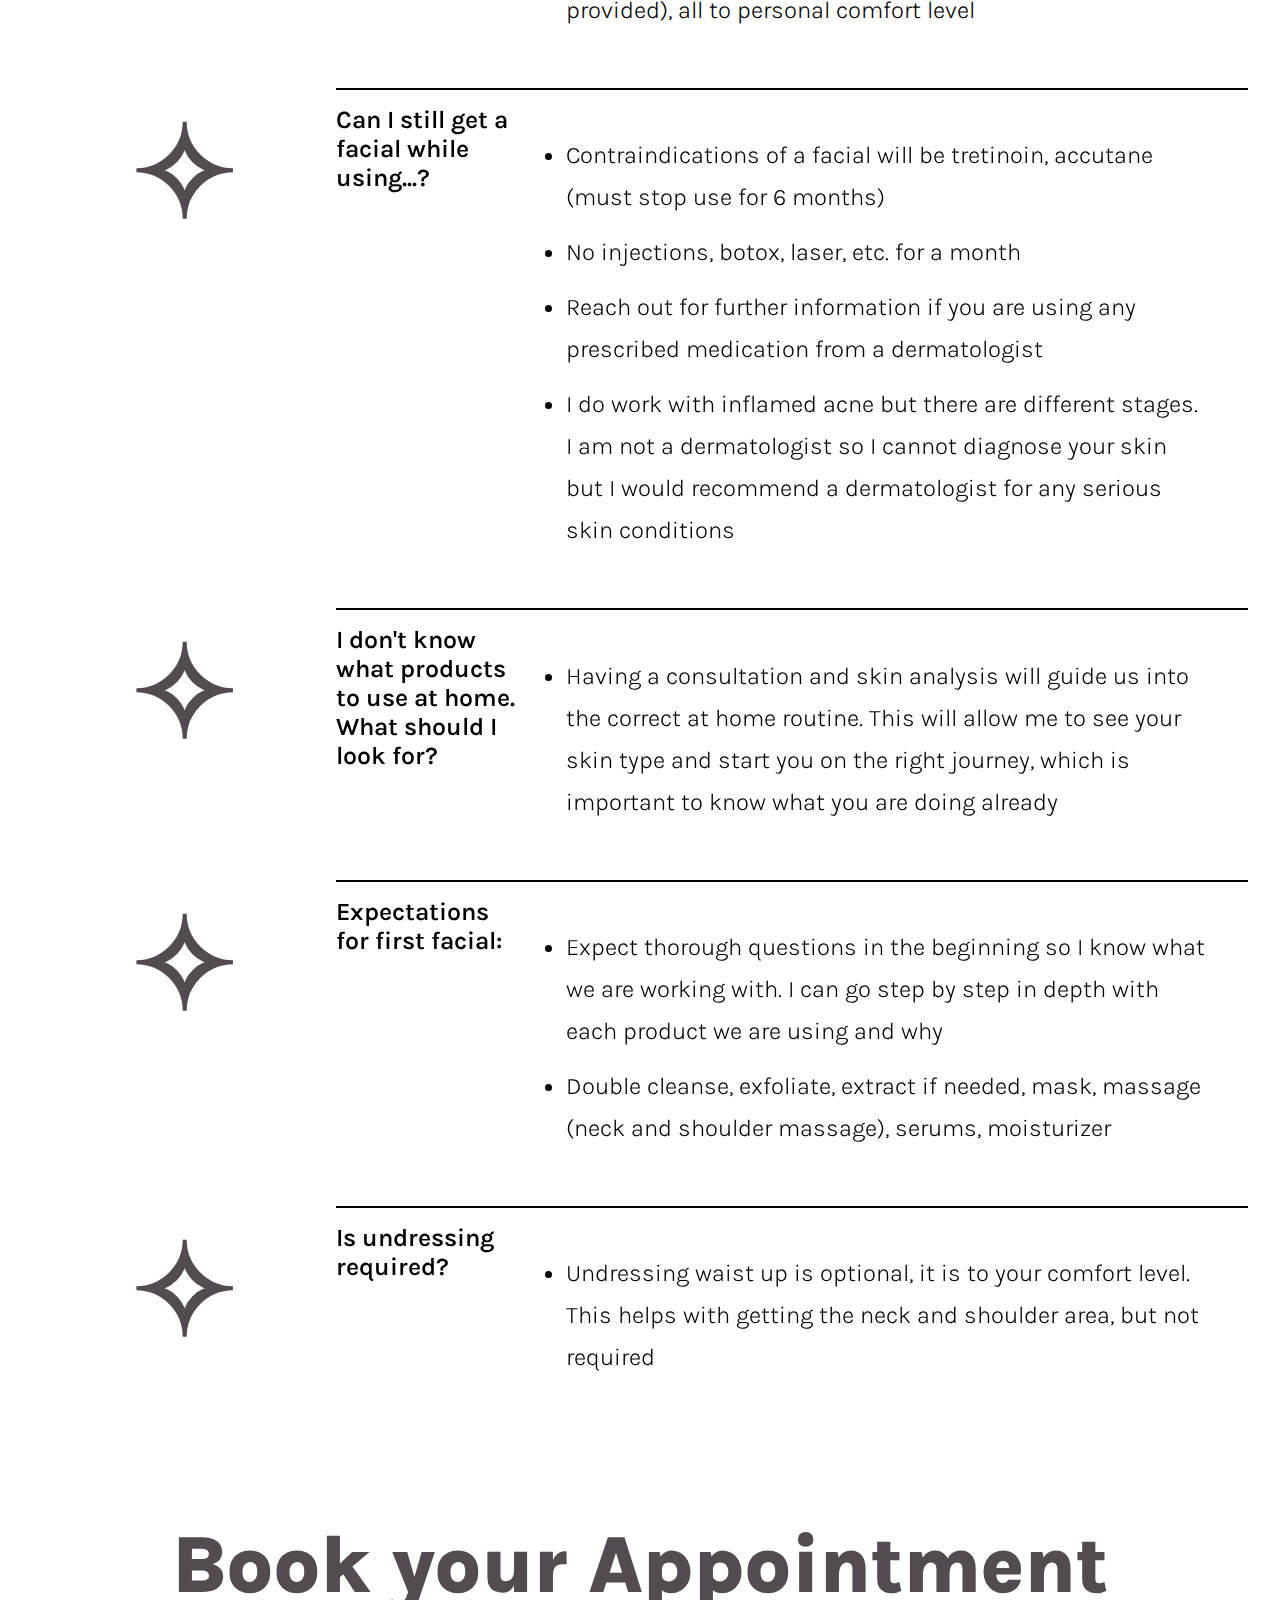
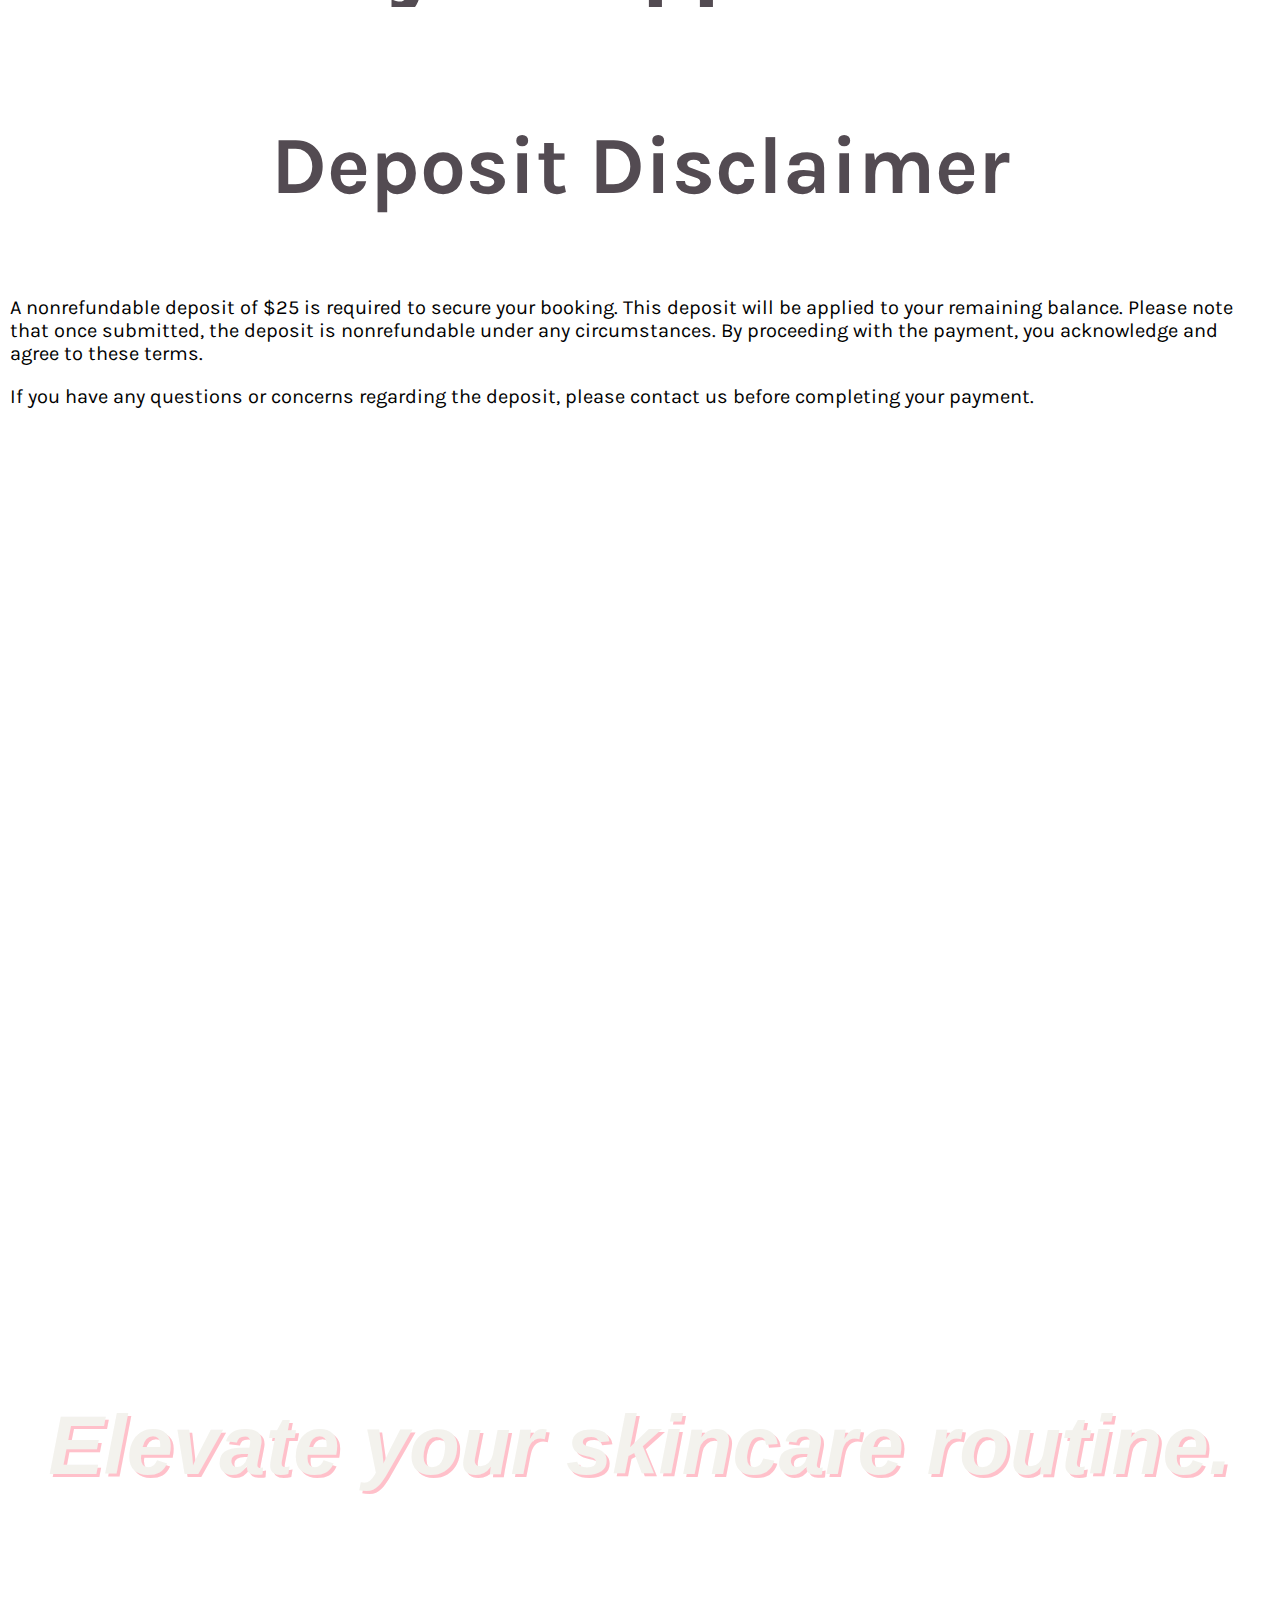
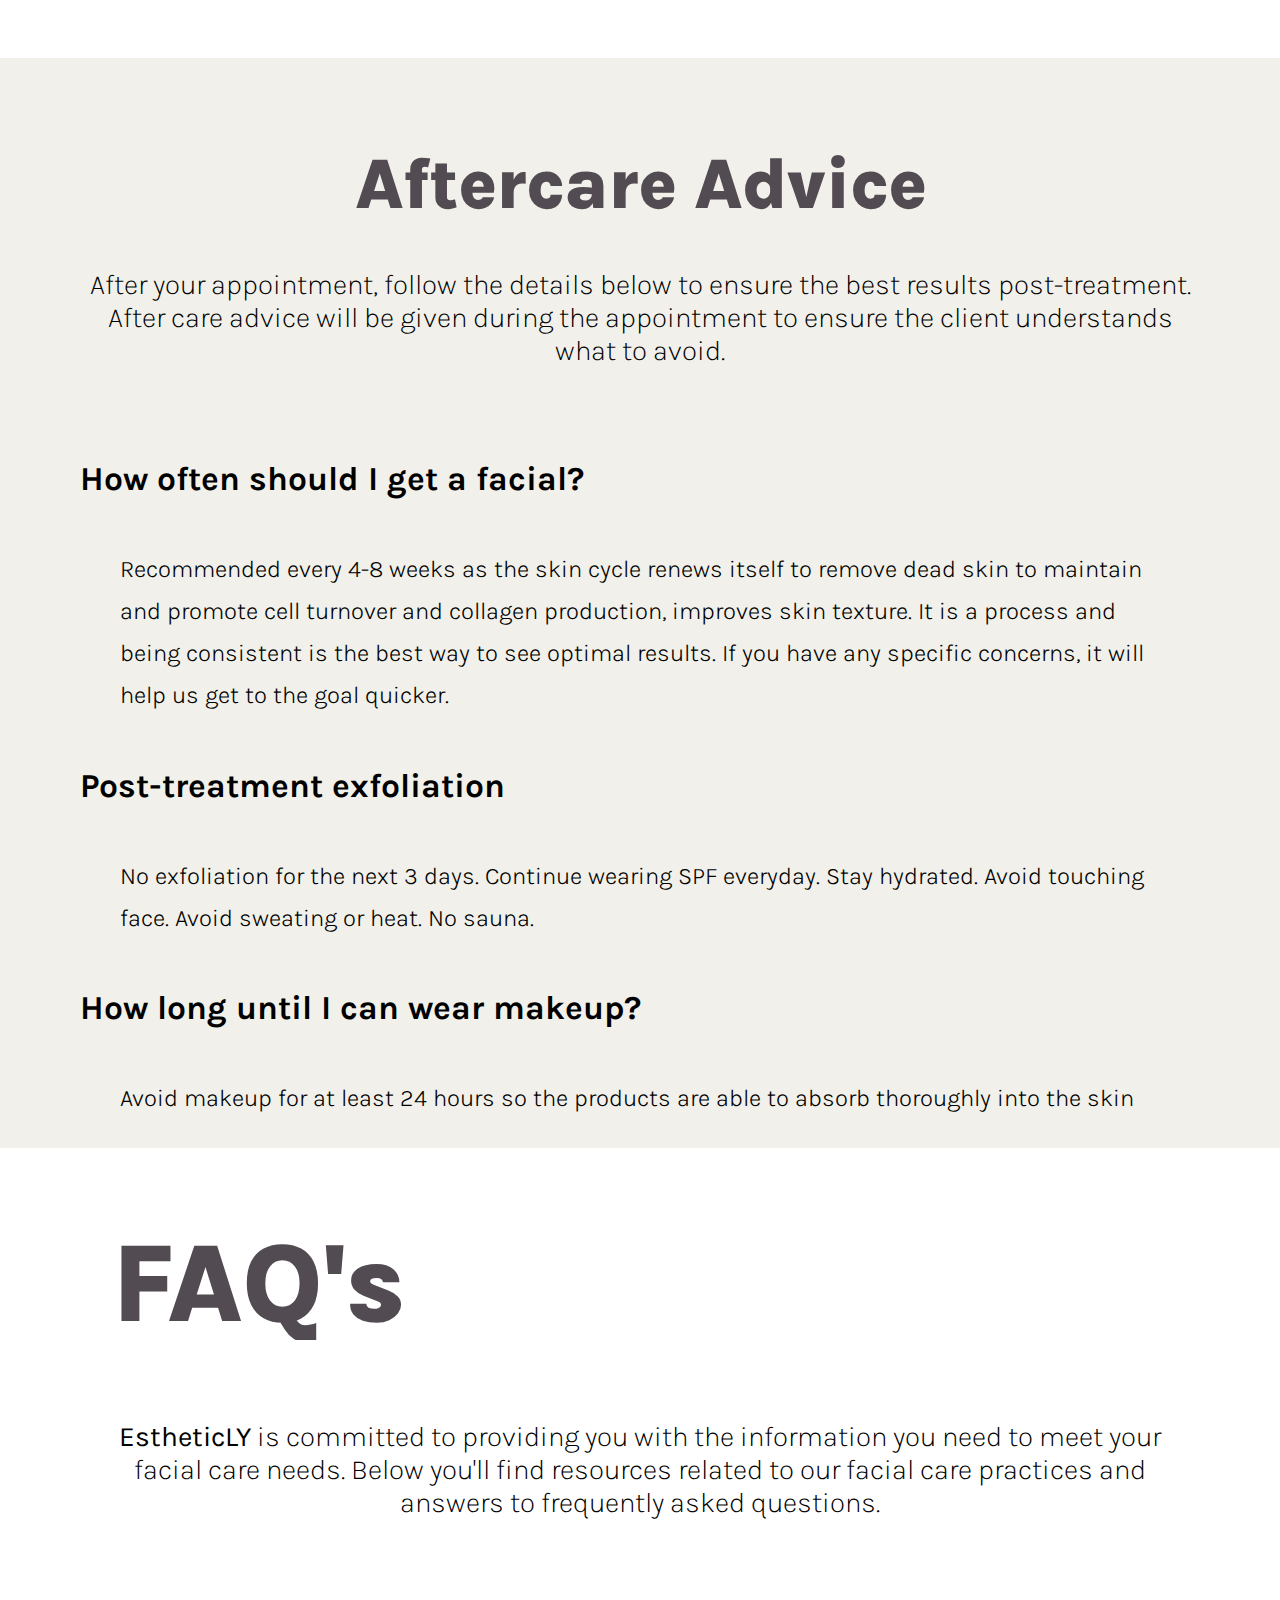
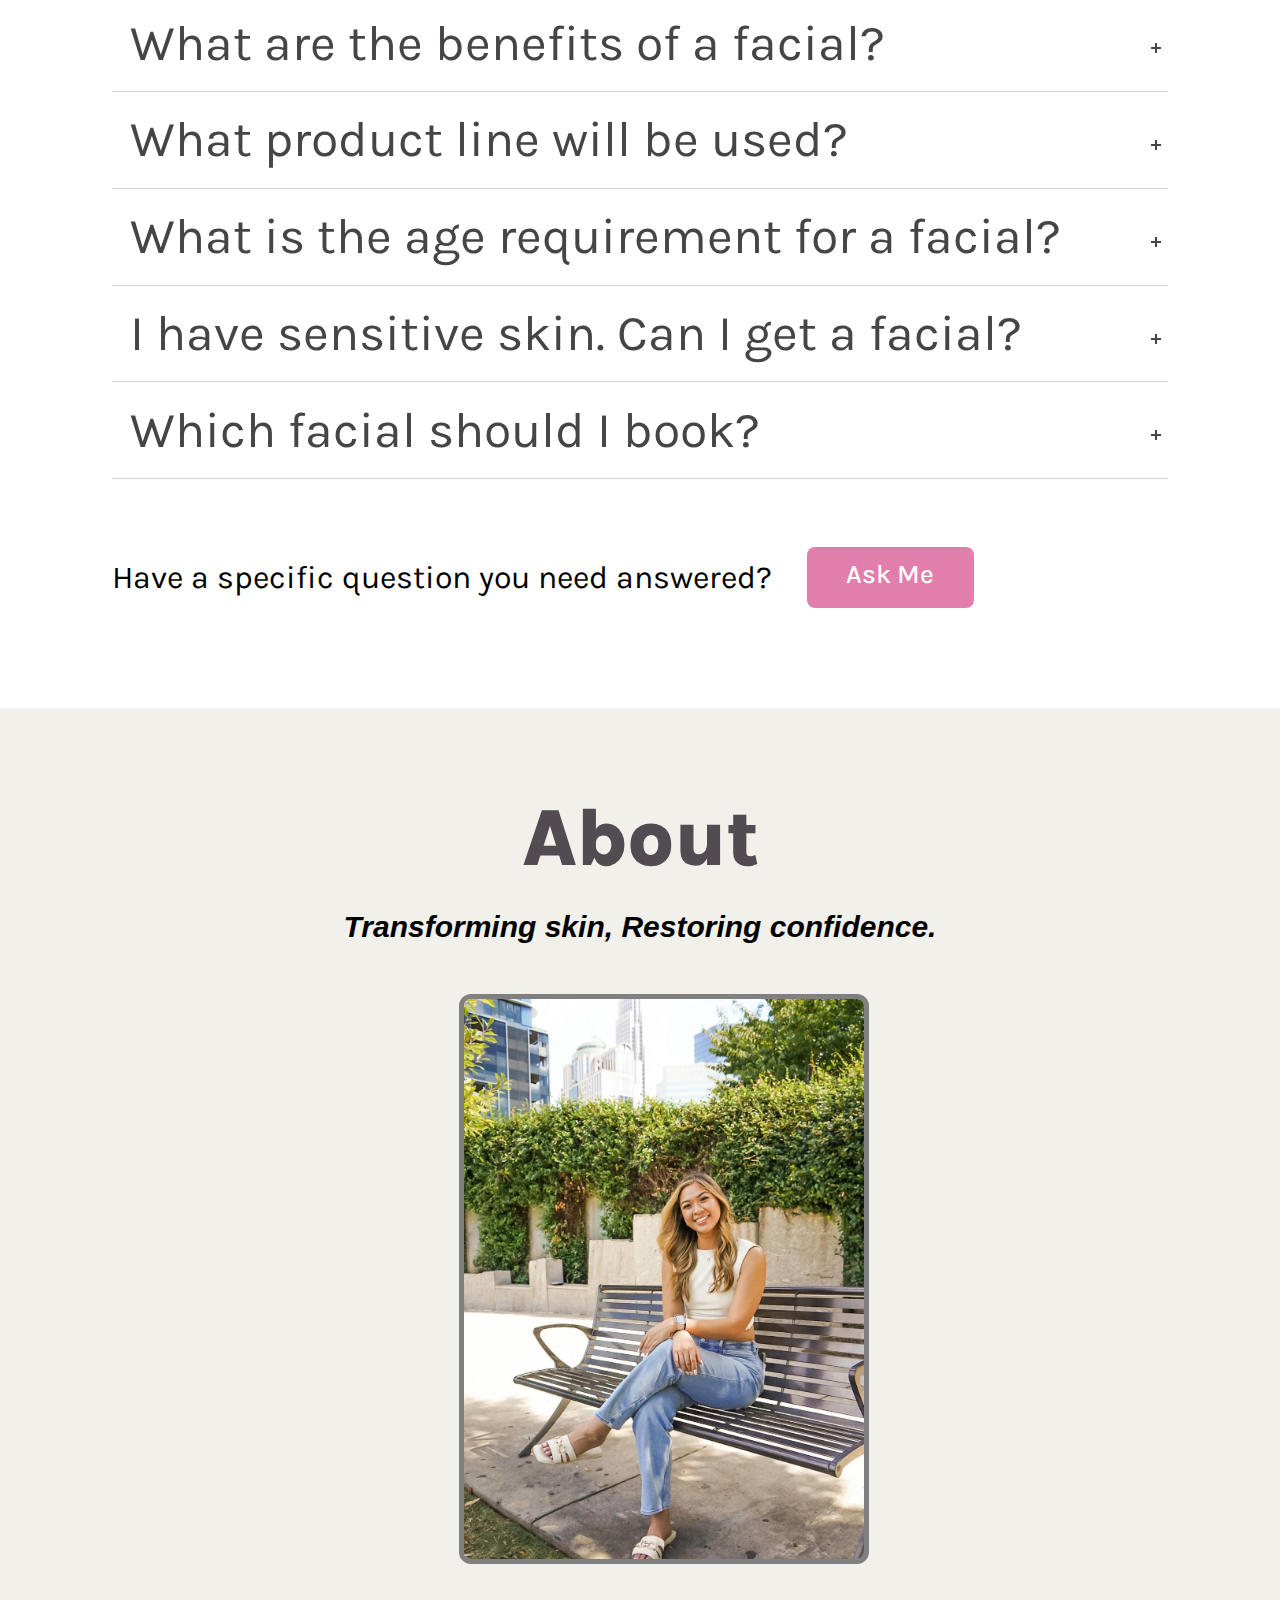
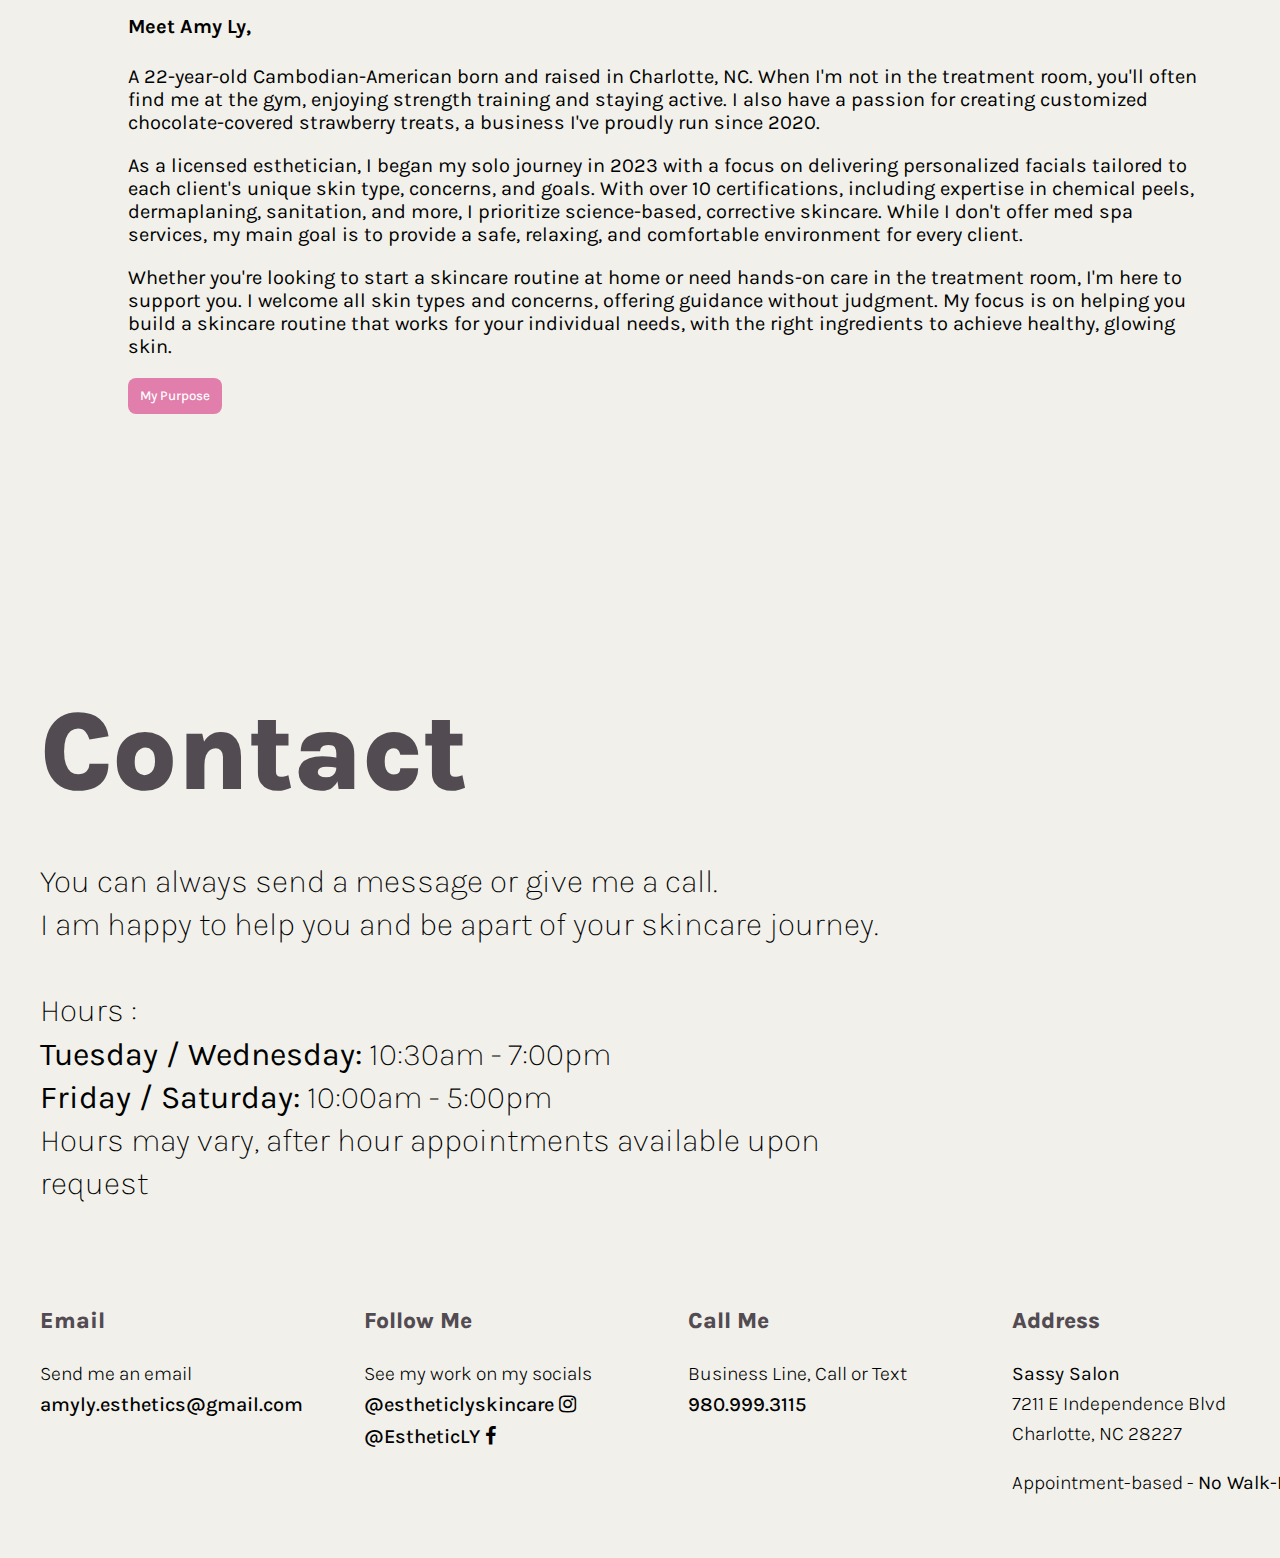
==== commit c5f28988: "added Deposit disclaimer" ====
--- a/index.html
+++ b/index.html
@@ -160,6 +160,13 @@
     <div class="body-headers" id="projects">
 
         <h1 id="bookingHeader">Book your Appointment</h1>
+        <div class="depositContainer">
+            <div>
+                <h3>Deposit Disclaimer</h3>
+                <p>A nonrefundable deposit of $25 is required to secure your booking. This deposit will be applied to your remaining balance. Please note that once submitted, the deposit is nonrefundable under any circumstances. By proceeding with the payment, you acknowledge and agree to these terms.</p>
+                <p>If you have any questions or concerns regarding the deposit, please contact us before completing your payment.</p>
+            </div>
+        </div>
         <iframe src="https://app.acuityscheduling.com/schedule.php?owner=30825696&ref=embedded_csp" title="Schedule Appointment" width="100%" height="800" frameBorder="0"></iframe><script src="https://embed.acuityscheduling.com/js/embed.js" type="text/javascript"></script>
 
     </div>
--- a/styles.css
+++ b/styles.css
@@ -381,6 +381,32 @@
     background-color: #b72569;
     transition: background-color 0.3s ease-in-out;
   }
+/* Disclaimer Conrainer CSS */
+
+.depositContainer {
+  border-radius: 20px;
+  padding: 10px;
+  background-color: #fff;
+}
+
+.depositContainer > div > p {
+  font-size: 1.25rem;
+  font-size: "Karla" sans-serif;
+}
+
+.depositContainer > div > h3 {
+  font-size: calc(1.6125rem + 4.35vw);
+  text-align: center;
+  font-family: "Karla" sans-serif;
+  color: #534B52;
+}
+
+
+
+
+
+
+
 
 
   /* Treatment Prep CSS */
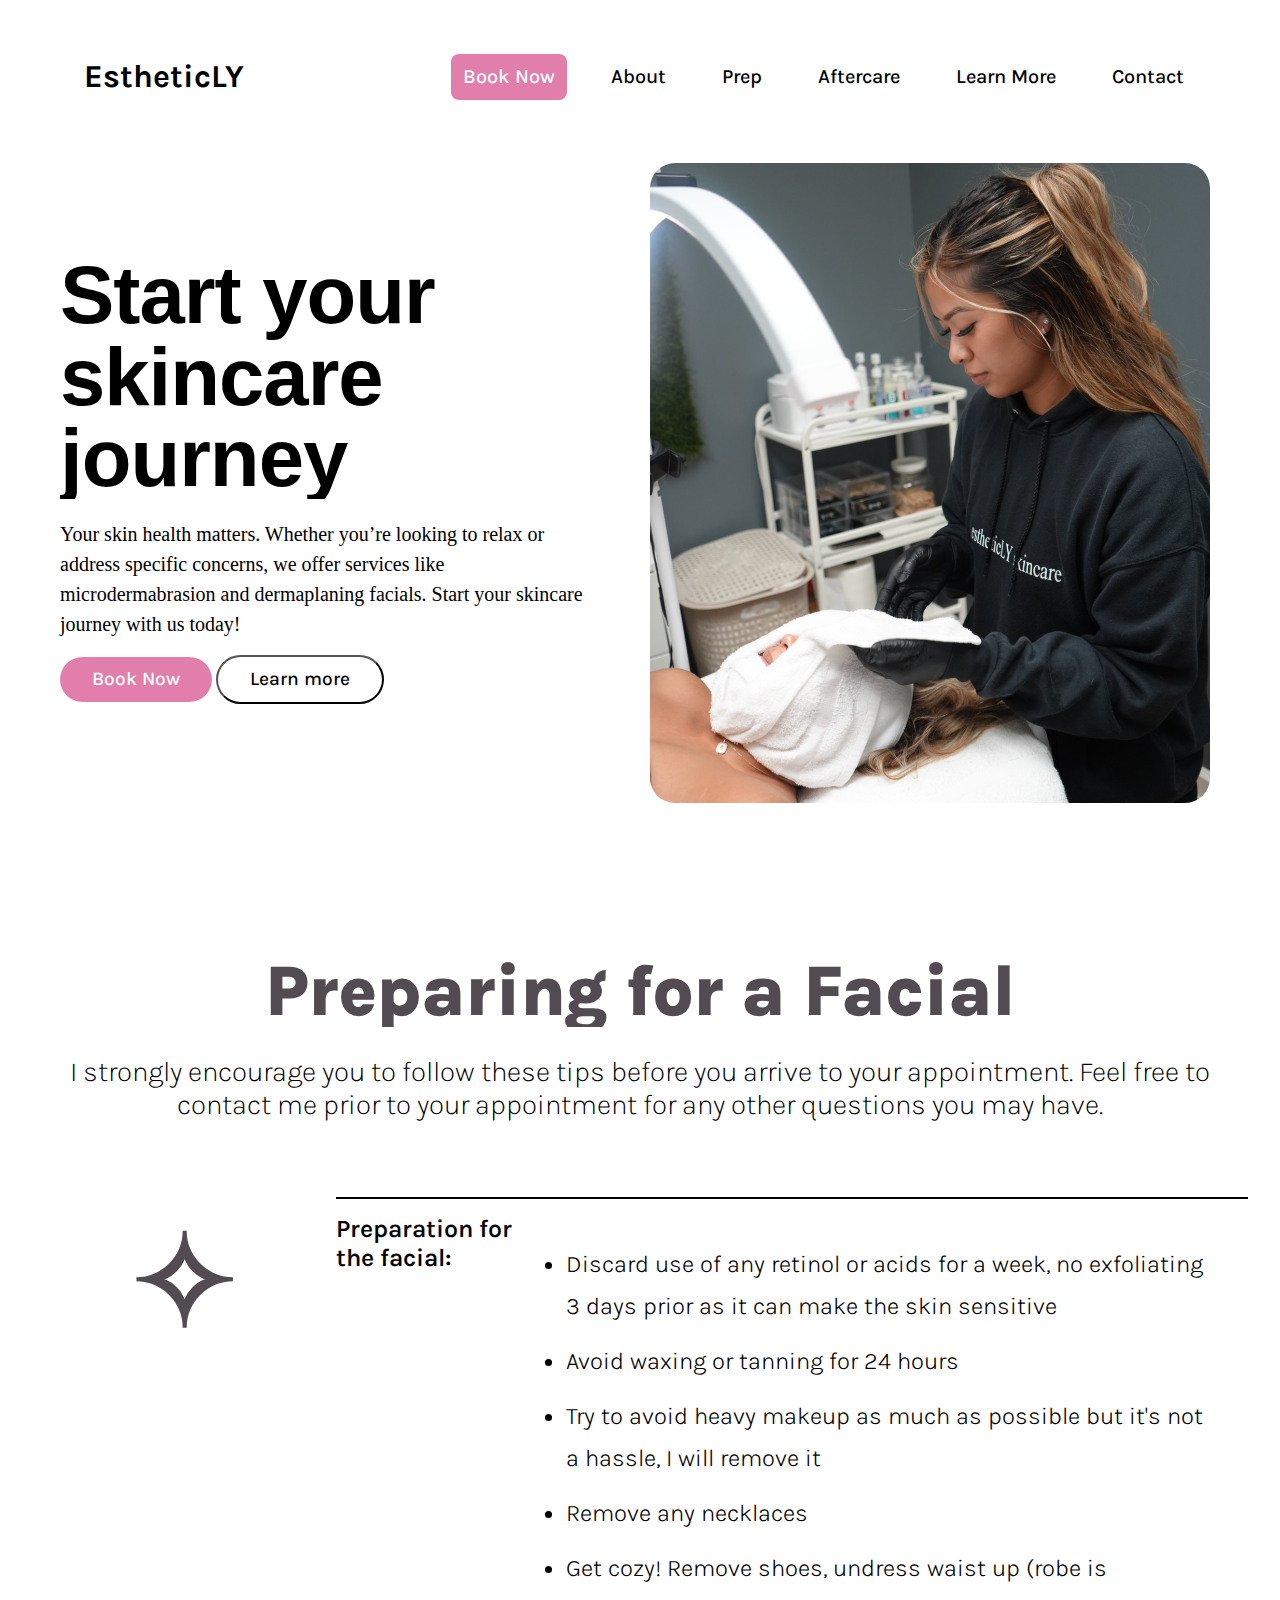
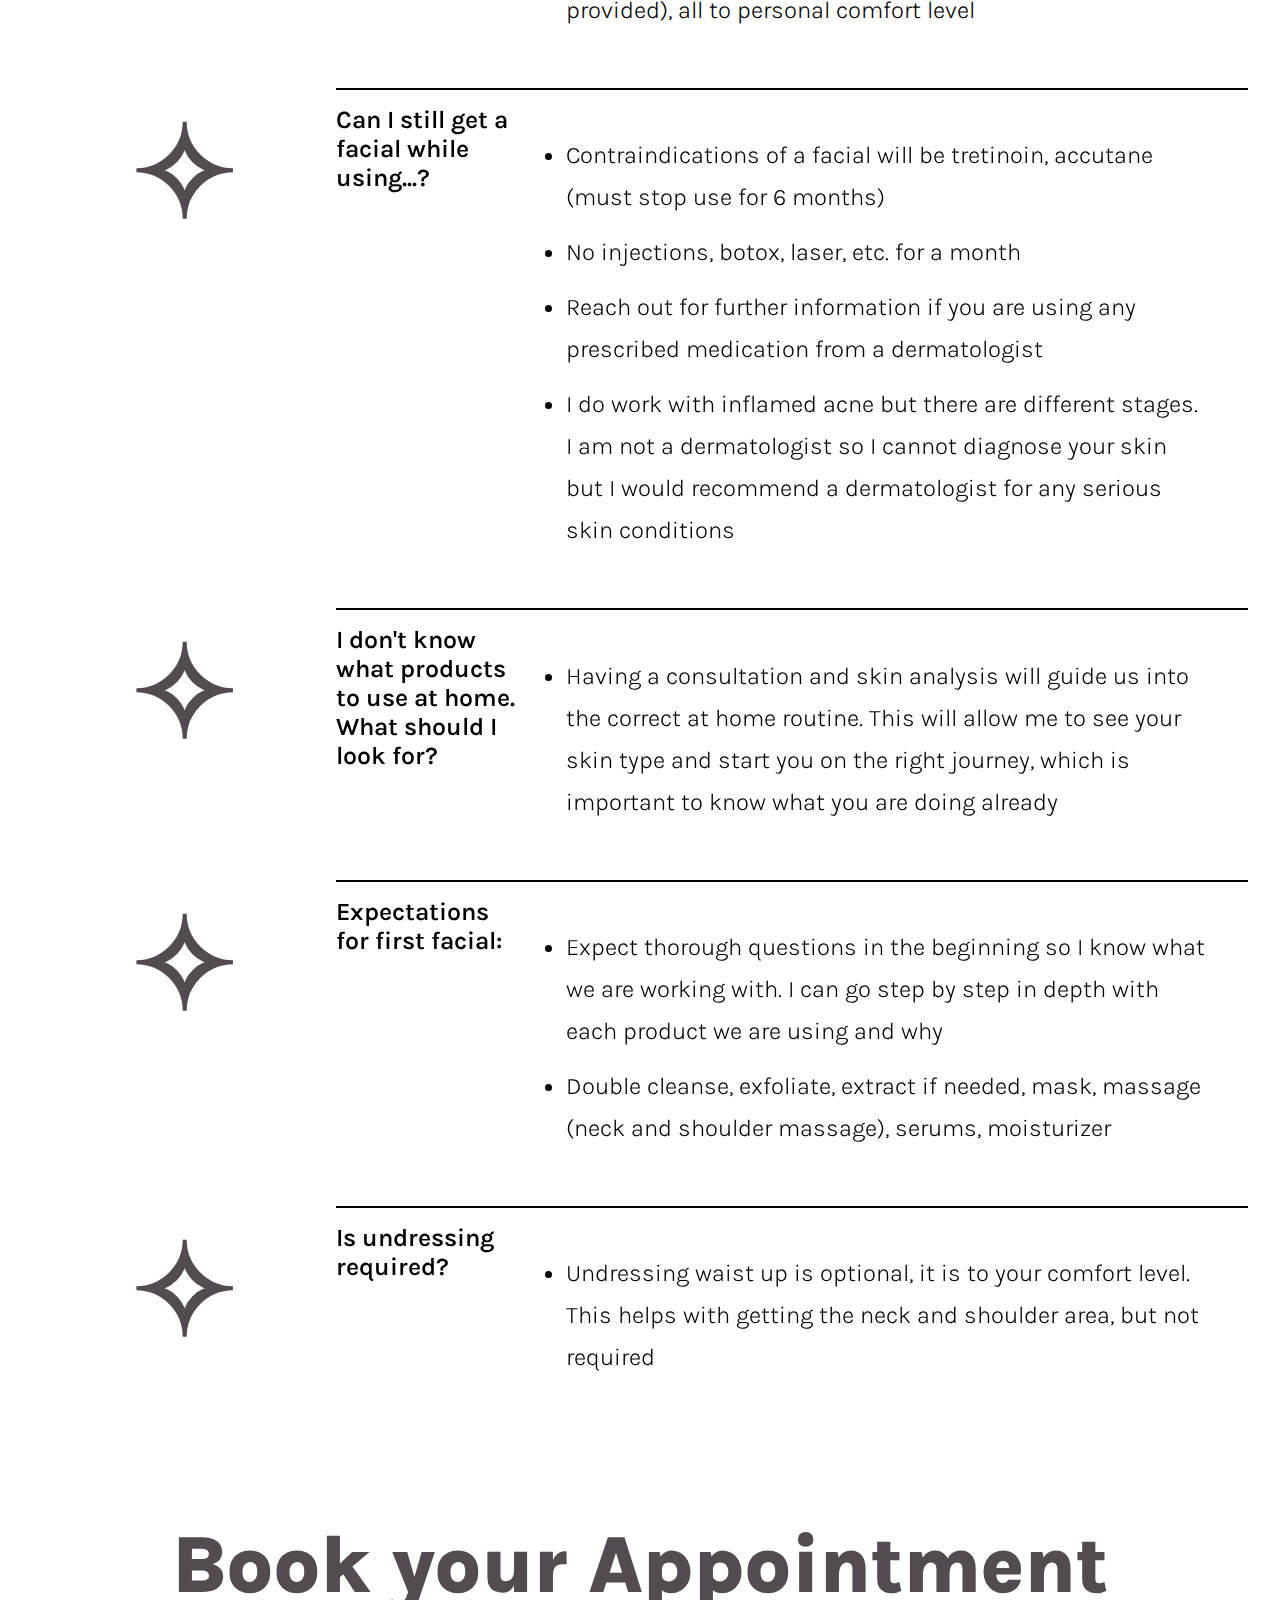
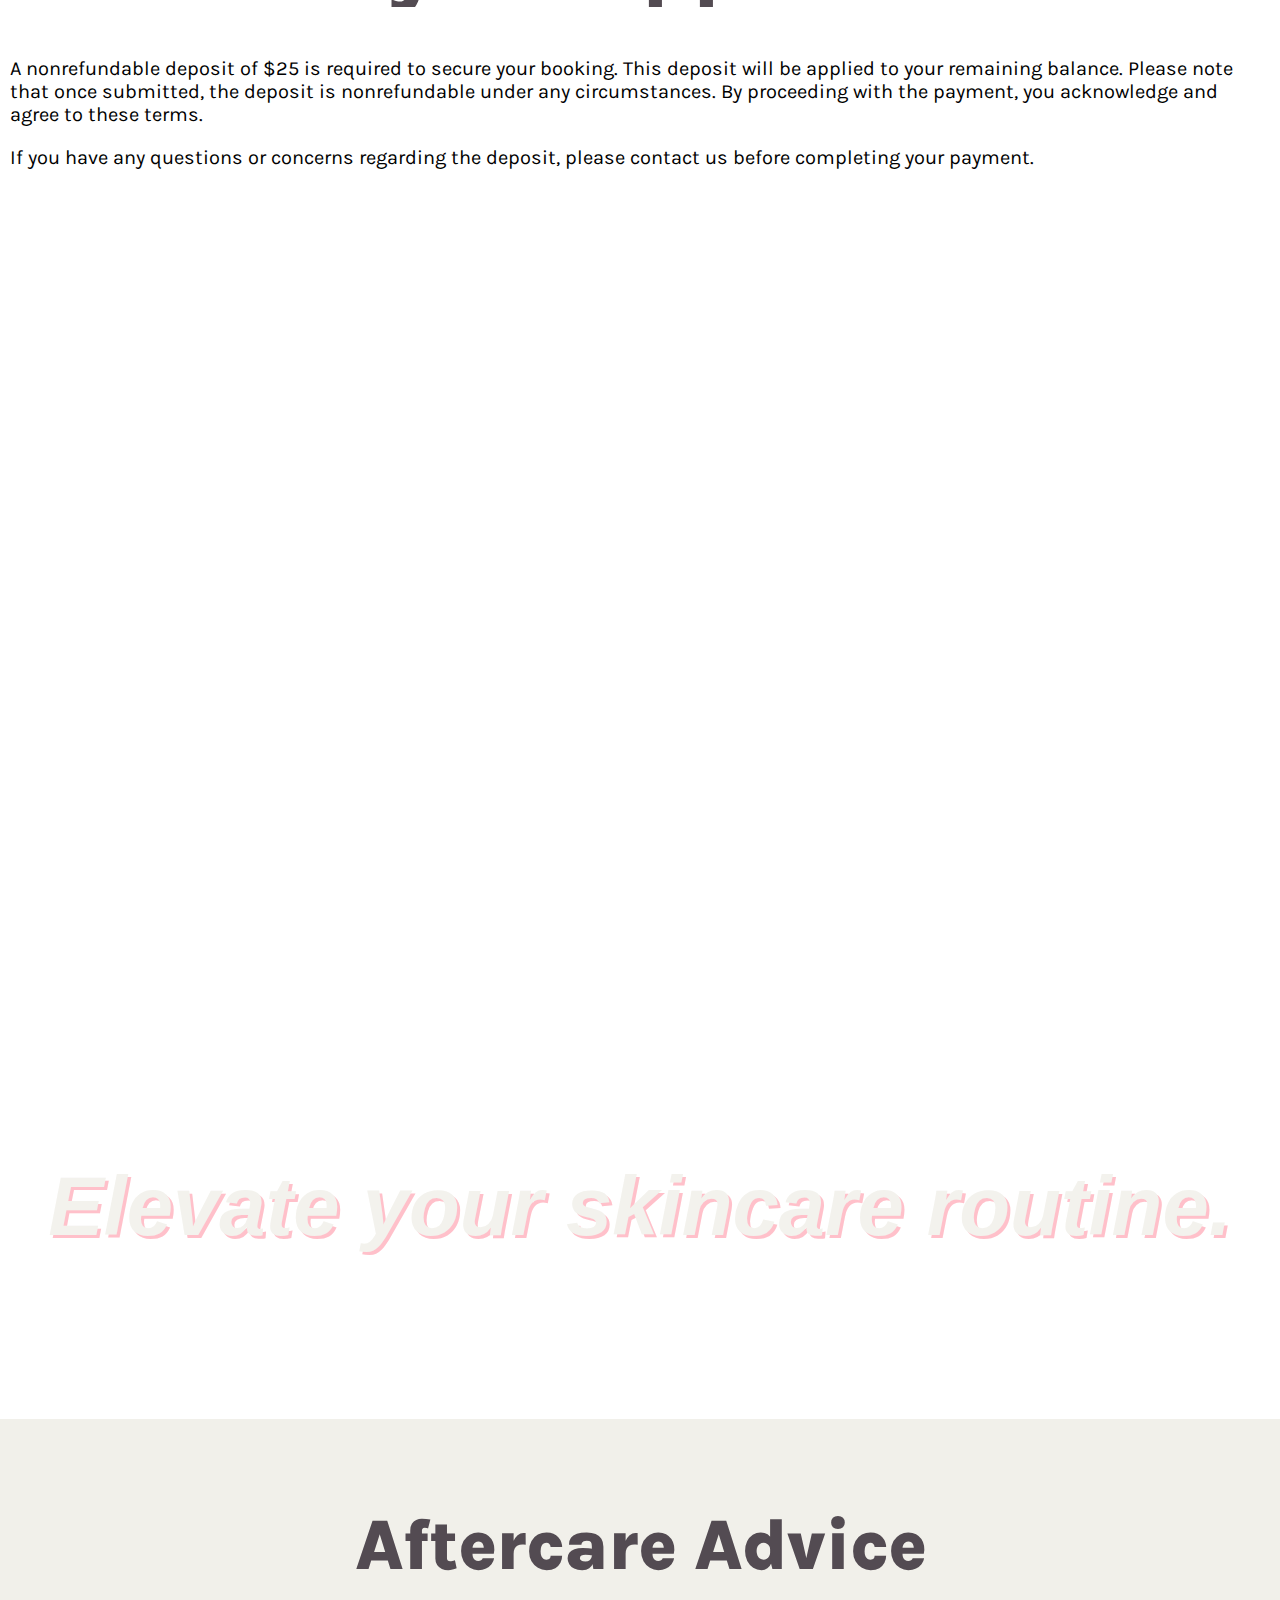
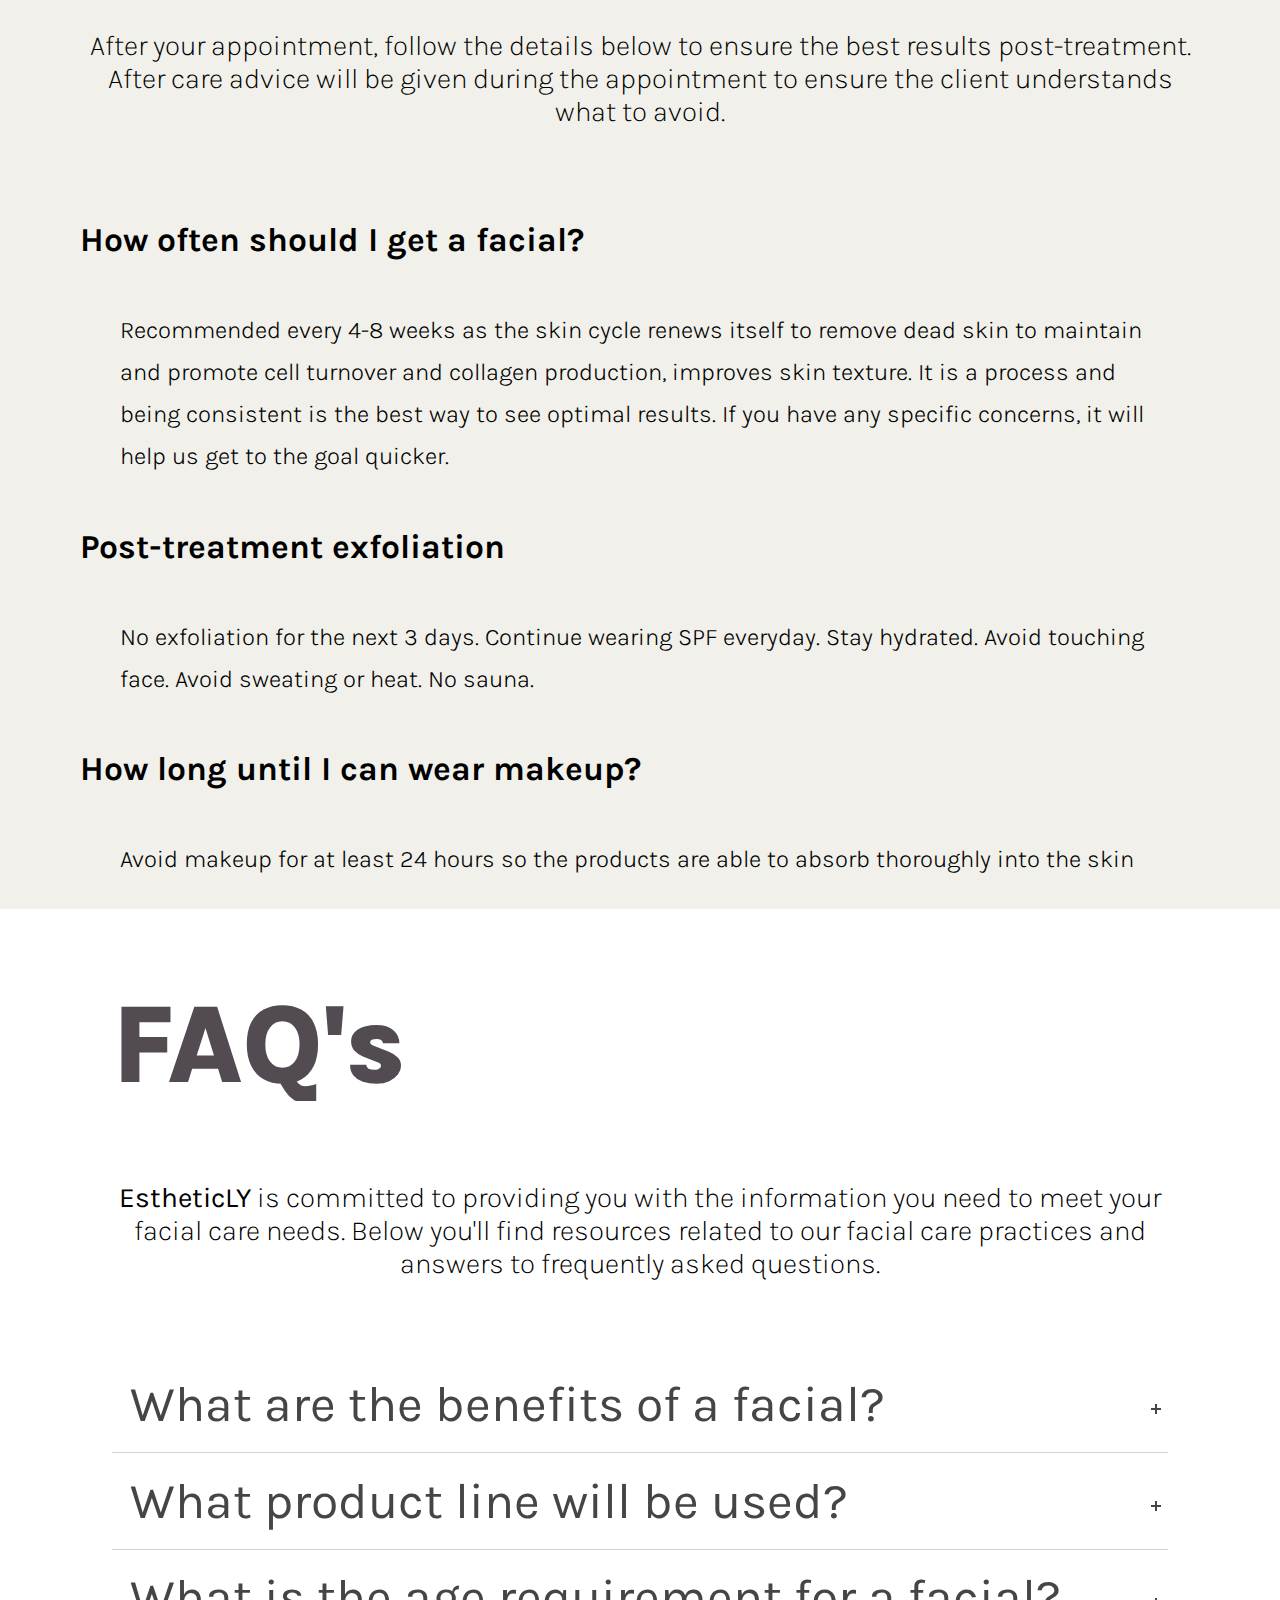
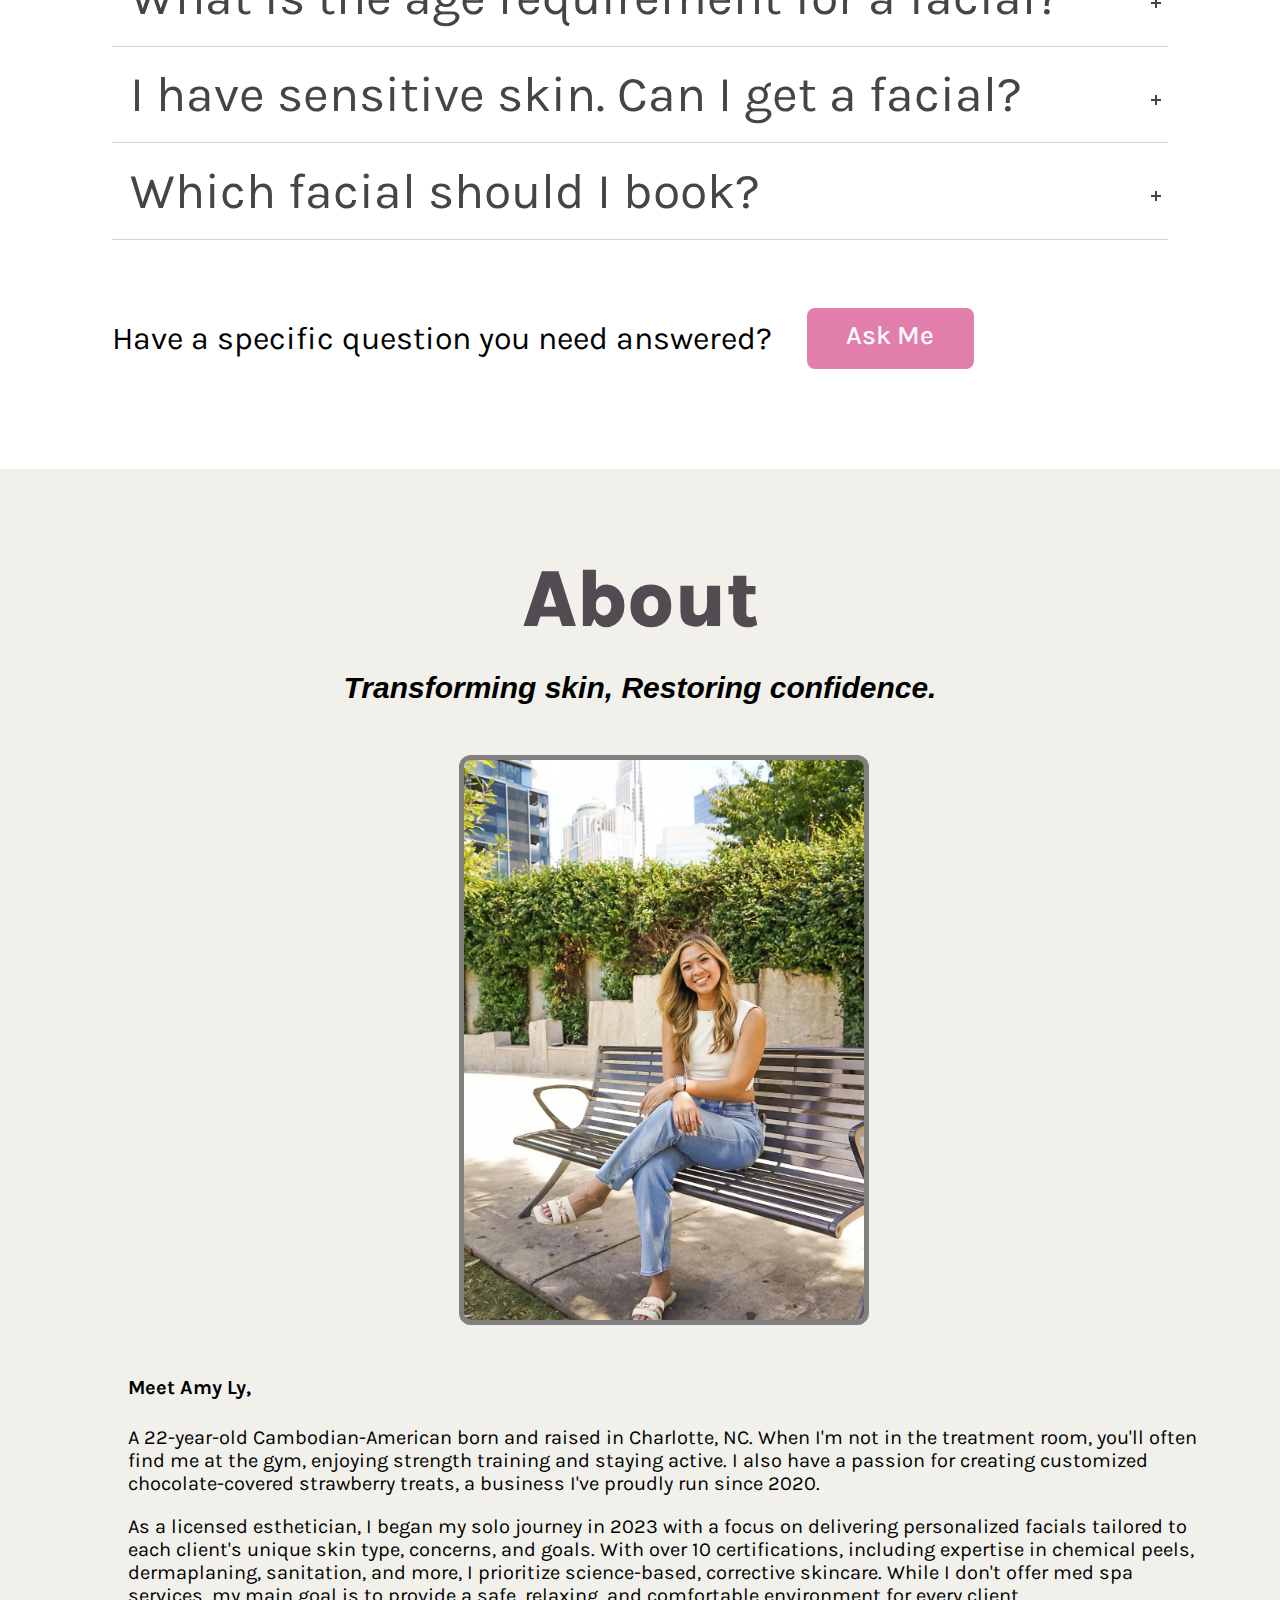
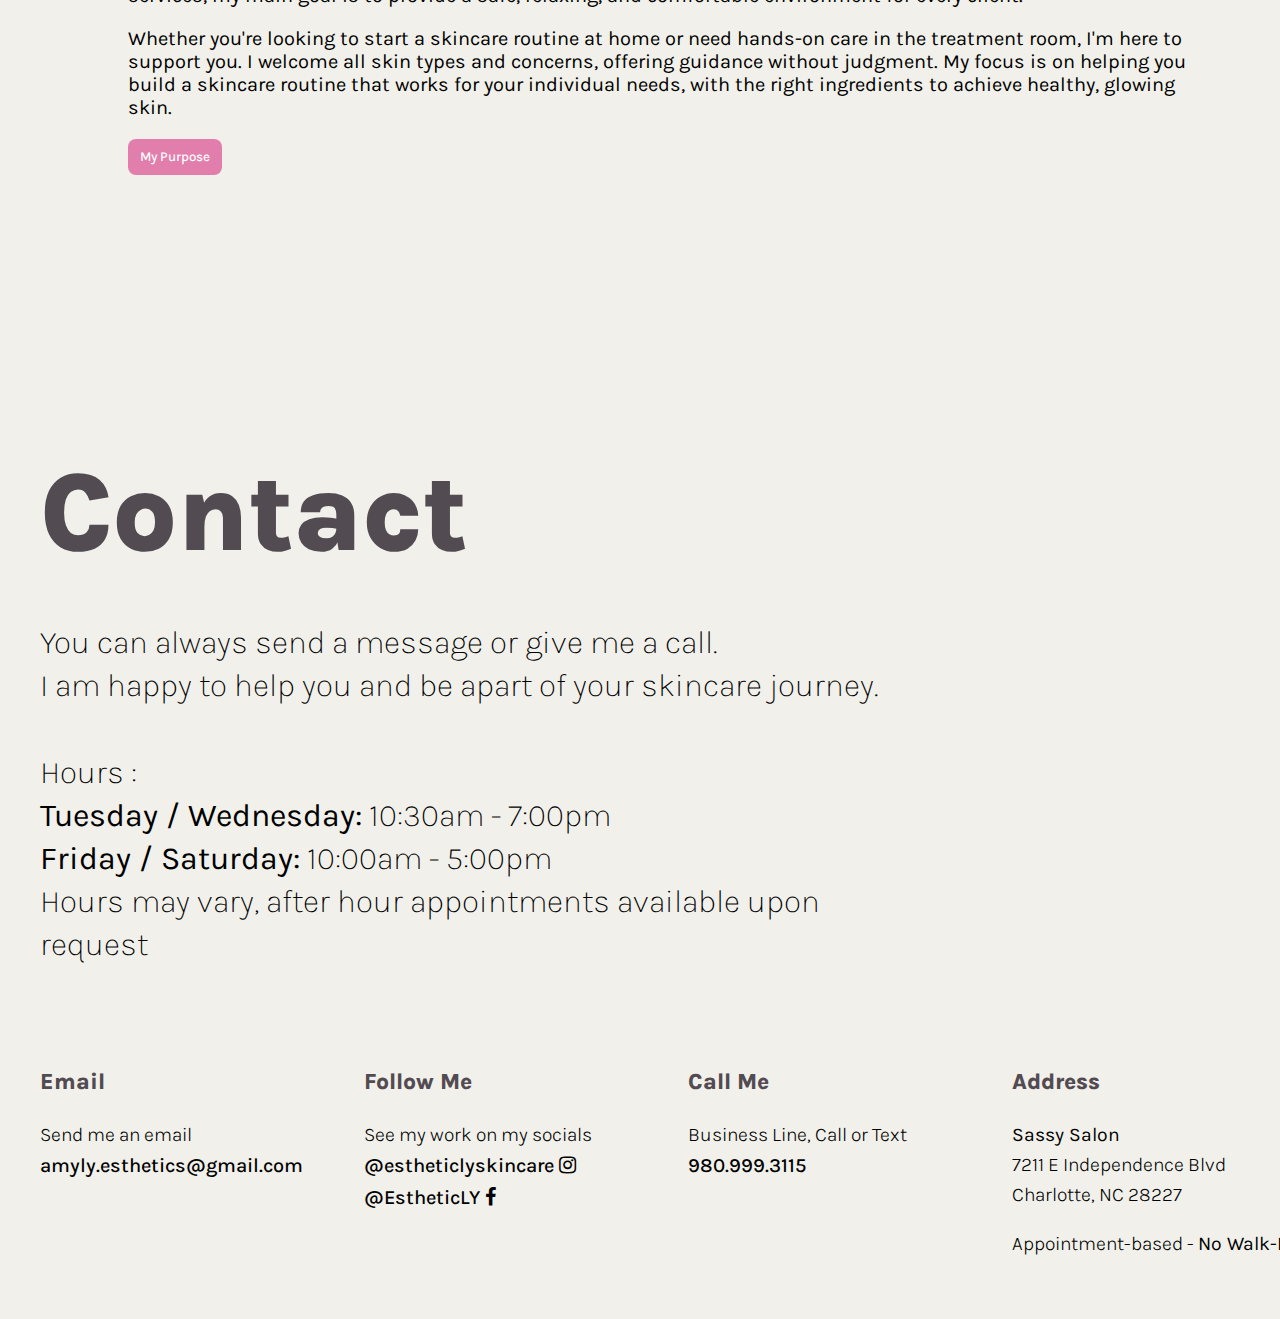
==== commit 0852cb3f: "removed deposit disclaimer heaading" ====
--- a/index.html
+++ b/index.html
@@ -162,7 +162,6 @@
         <h1 id="bookingHeader">Book your Appointment</h1>
         <div class="depositContainer">
             <div>
-                <h3>Deposit Disclaimer</h3>
                 <p>A nonrefundable deposit of $25 is required to secure your booking. This deposit will be applied to your remaining balance. Please note that once submitted, the deposit is nonrefundable under any circumstances. By proceeding with the payment, you acknowledge and agree to these terms.</p>
                 <p>If you have any questions or concerns regarding the deposit, please contact us before completing your payment.</p>
             </div>
